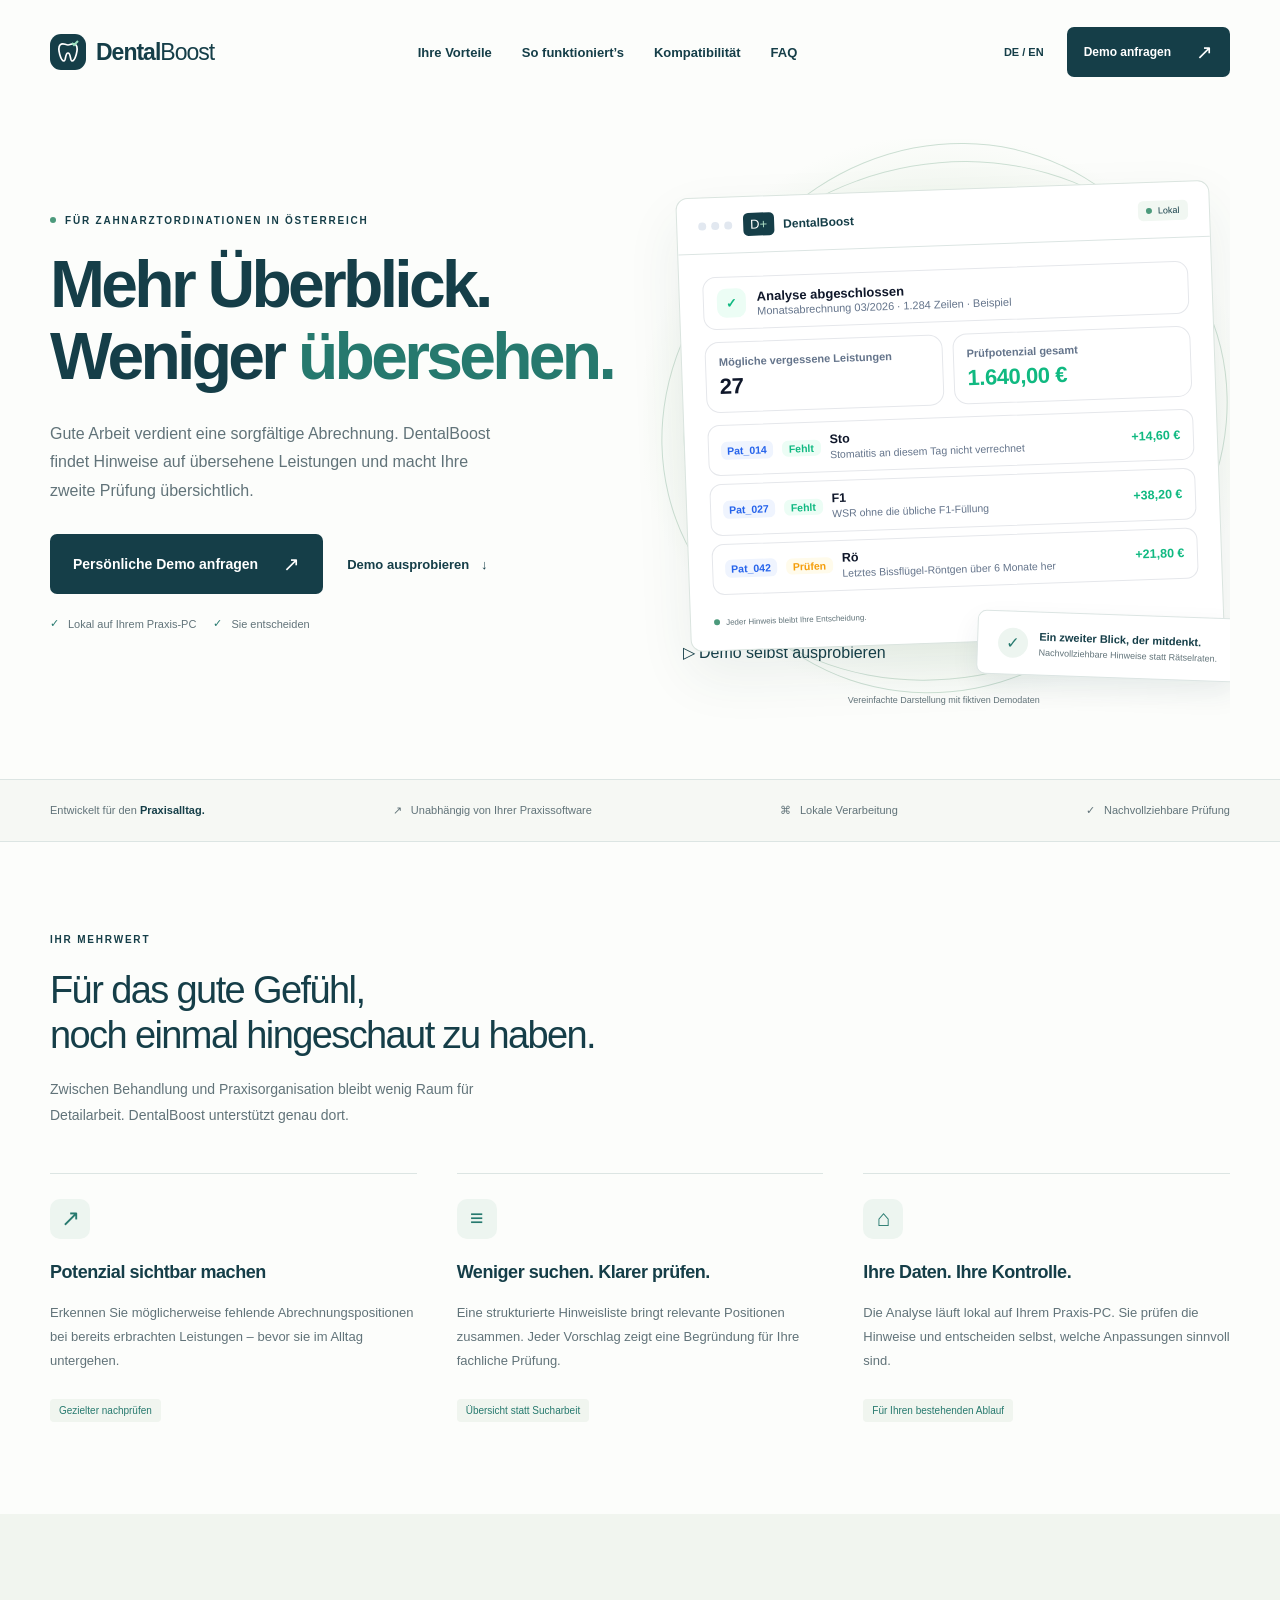
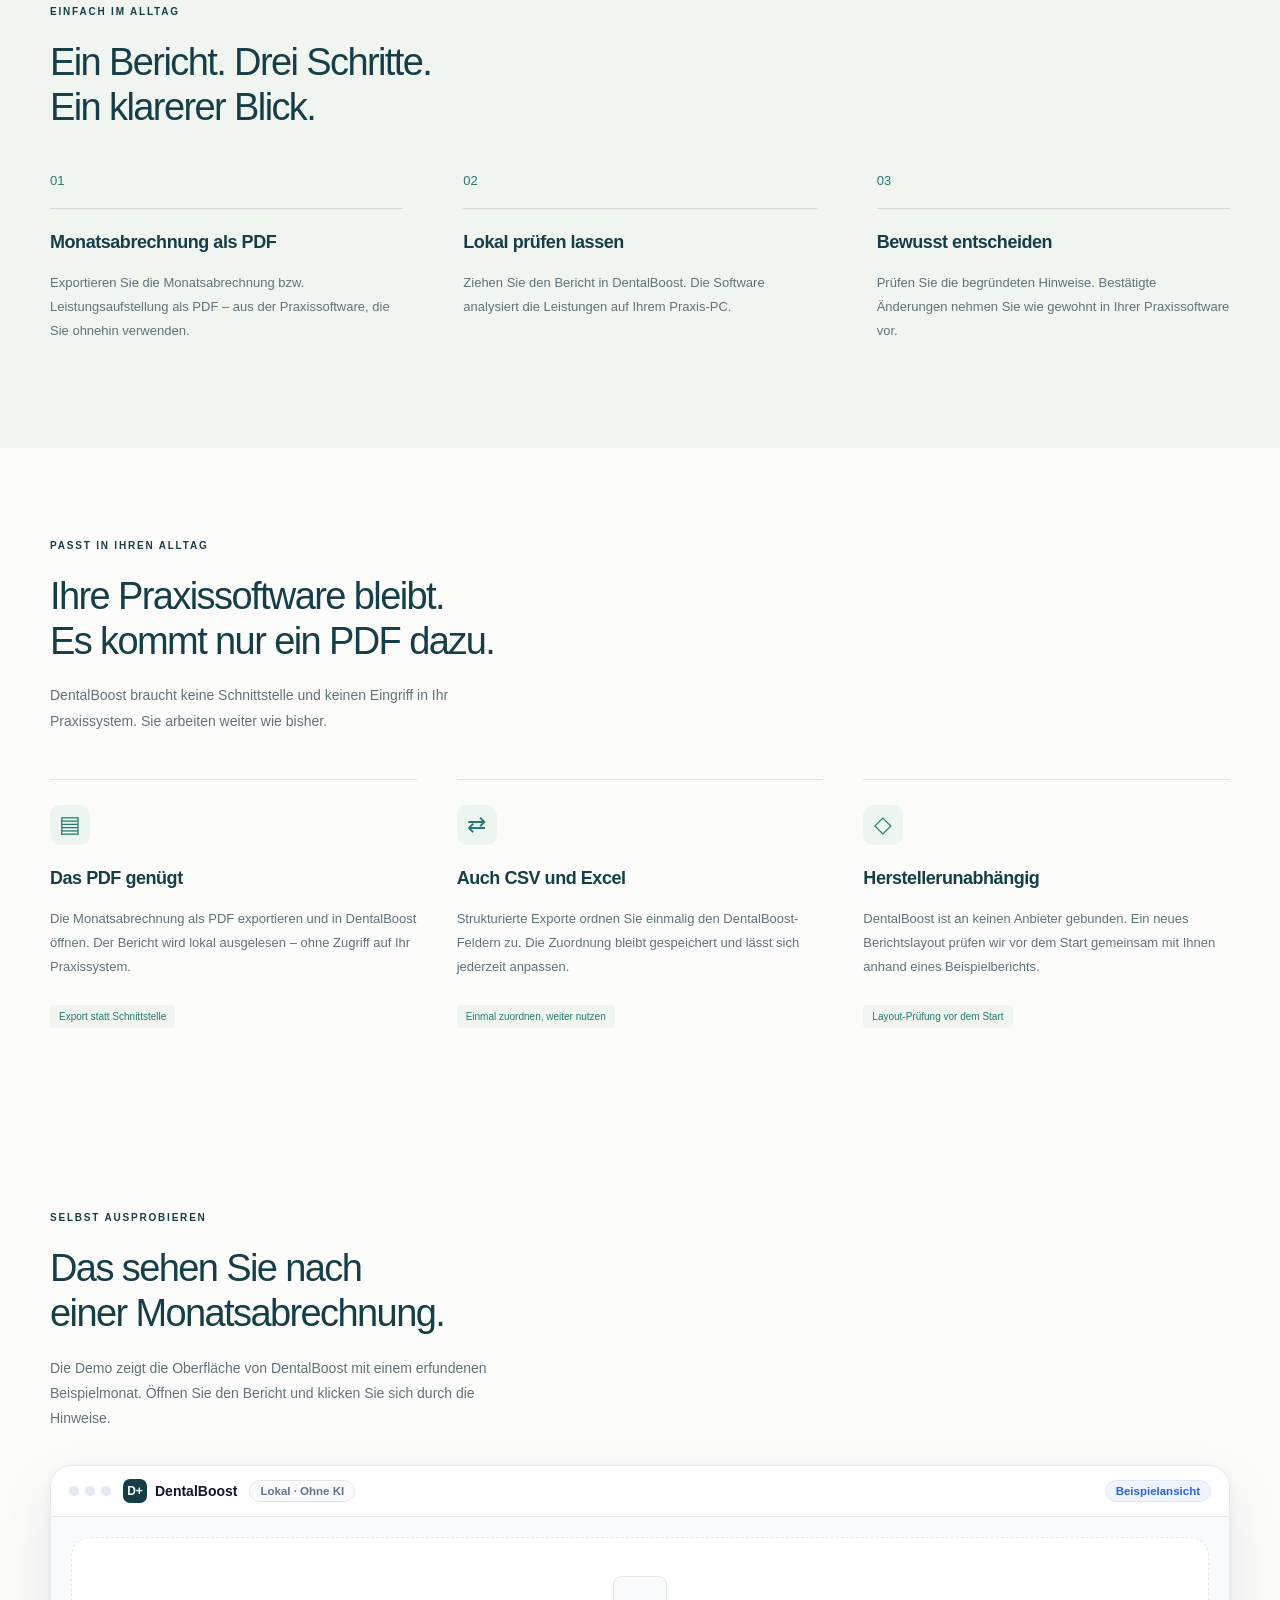
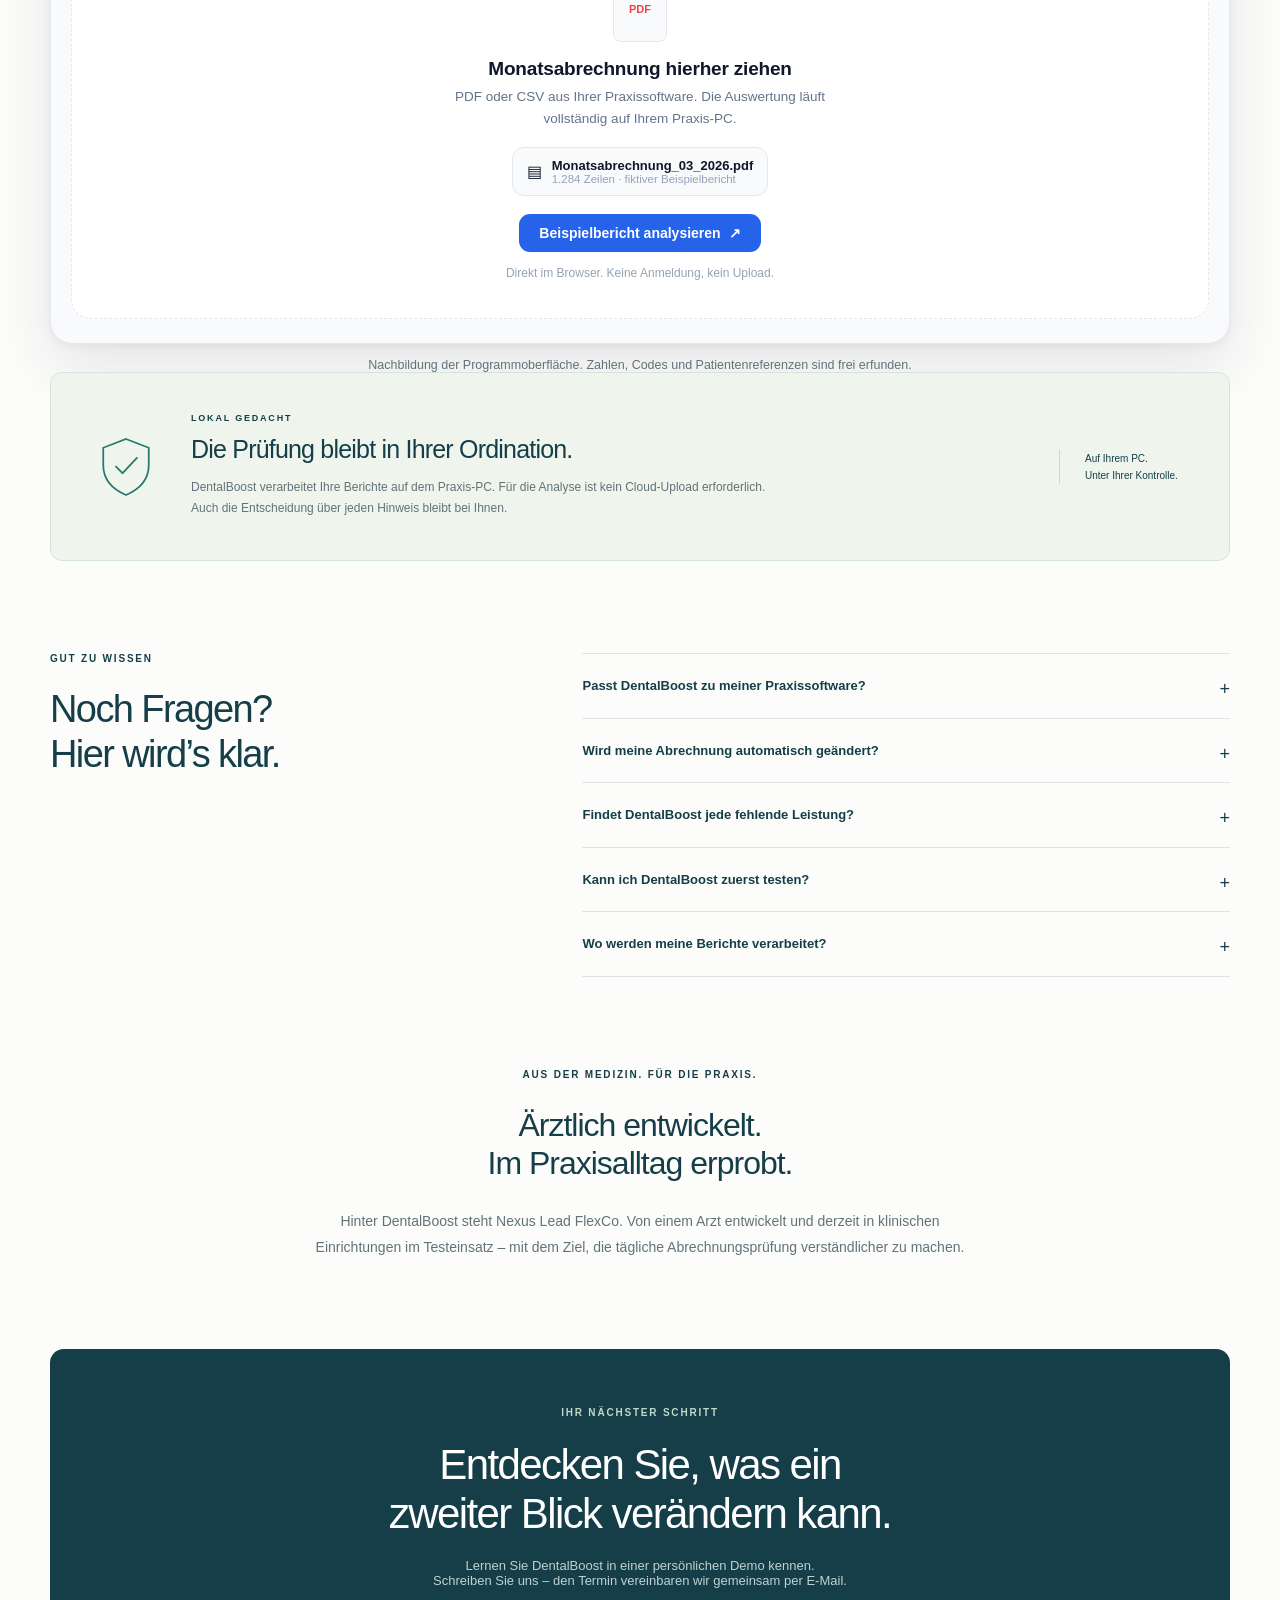
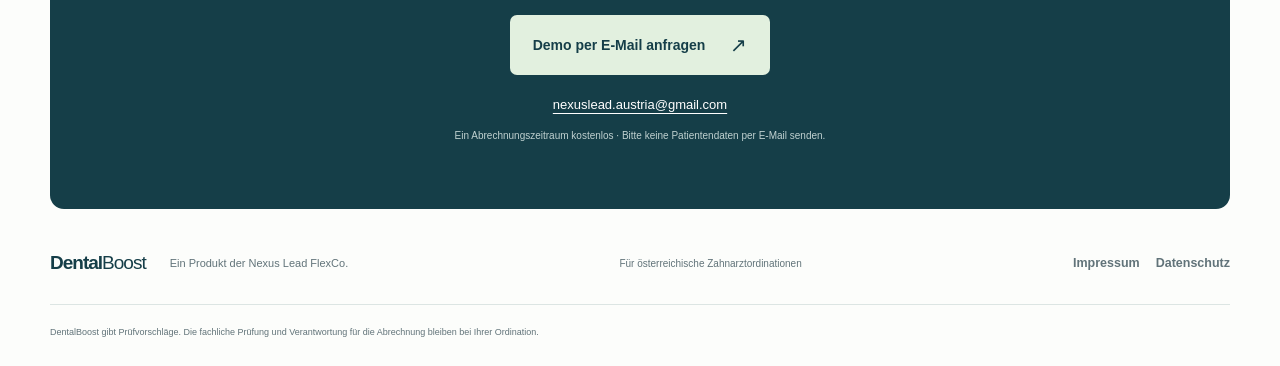
==== index.html @ be567d79 "DentalBoost website: one-pager, app-style demo, legal pages Co-Authored-By: Claude Opus 5 <noreply@a" ====
<!doctype html>
<html lang="de-AT">
<head>
  <meta charset="utf-8">
  <meta name="viewport" content="width=device-width, initial-scale=1">
  <meta name="description" content="DentalBoost unterstützt österreichische Zahnarztordinationen bei der Abrechnungsprüfung: mögliche fehlende Positionen erkennen, Hinweise verstehen und lokal prüfen.">
  <meta name="theme-color" content="#123e48">
  <title>DentalBoost — Mehr Überblick. Weniger übersehen.</title>
  <link rel="icon" href="favicon.svg" type="image/svg+xml">
  <link rel="stylesheet" href="styles.css">
  <link rel="stylesheet" href="languages.css">
  <link rel="stylesheet" href="demo.css">
  <script src="script.js" defer></script>
  <script src="demo.js" defer></script>
</head>
<body>
  <a class="skip-link" href="#main">Zum Inhalt</a>
  <header class="header wrap">
    <a class="brand" href="#" aria-label="DentalBoost Startseite"><svg viewBox="0 0 36 36" aria-hidden="true"><rect width="36" height="36" rx="11" fill="currentColor"/><path d="M10 11c3-3 5 0 8 0s5-3 8 0c3 4-1 16-4 16-2 0-1-8-4-8s-2 8-4 8c-3 0-7-12-4-16Z" fill="none" stroke="white" stroke-width="1.7"/><path d="m22 9 2 2 4-4" fill="none" stroke="#9be0c0" stroke-width="2"/></svg>Dental<span>Boost</span></a>
    <nav aria-label="Hauptnavigation"><a href="#vorteile">Ihre Vorteile</a><a href="#ablauf">So funktioniert’s</a><a href="#kompatibilitaet">Kompatibilität</a><a href="#fragen">FAQ</a></nav>
    <div class="header-actions"><button class="language-switch" type="button" aria-label="Switch to English">DE / EN</button><a class="button small" href="#kontakt">Demo anfragen <span aria-hidden="true">↗</span></a></div>
  </header>
  <main id="main">
    <section class="hero wrap">
      <div class="hero-copy"><p class="eyebrow"><span class="dot"></span> Für Zahnarztordinationen in Österreich</p>
        <h1>Mehr Überblick.<br>Weniger <span class="accent">übersehen.</span></h1>
        <p class="intro">Gute Arbeit verdient eine sorgfältige Abrechnung. DentalBoost findet Hinweise auf übersehene Leistungen und macht Ihre zweite Prüfung übersichtlich.</p>
        <div class="actions"><a class="button" href="#kontakt">Persönliche Demo anfragen <span aria-hidden="true">↗</span></a><a class="text-link" href="#demo">Demo ausprobieren <span aria-hidden="true">↓</span></a></div>
        <p class="hero-note"><span aria-hidden="true">✓</span> Lokal auf Ihrem Praxis-PC <span aria-hidden="true">✓</span> Sie entscheiden</p>
      </div>
      <div class="hero-visual" aria-label="Illustrative Produktvorschau mit erfundenen Beispielen">
        <div class="orbit orbit-one"></div><div class="orbit orbit-two"></div>
        <div class="app-window">
          <div class="app-top"><span class="win-dots" aria-hidden="true"><i></i><i></i><i></i></span><span class="mini-logo">D<span>+</span></span><strong>DentalBoost</strong><span class="local"><span class="dot"></span> Lokal</span></div>
          <div class="app-body">
          <div class="hero-banner"><span class="tick" aria-hidden="true">✓</span><div><strong>Analyse abgeschlossen</strong><small>Monatsabrechnung 03/2026 · 1.284 Zeilen · Beispiel</small></div></div>
          <div class="metrics"><div><small class="k">Mögliche vergessene Leistungen</small><strong>27</strong></div><div><small class="k">Prüfpotenzial gesamt</small><strong class="money">1.640,00 €</strong></div></div>
          <div class="mock-row"><span class="patnr">Pat_014</span><span class="verb FEHLT">Fehlt</span><span class="mock-check"><b>Sto</b><small>Stomatitis an diesem Tag nicht verrechnet</small></span><span class="amt">+14,60 €</span></div>
          <div class="mock-row"><span class="patnr">Pat_027</span><span class="verb FEHLT">Fehlt</span><span class="mock-check"><b>F1</b><small>WSR ohne die übliche F1-Füllung</small></span><span class="amt">+38,20 €</span></div>
          <div class="mock-row"><span class="patnr">Pat_042</span><span class="verb HINWEIS">Prüfen</span><span class="mock-check"><b>Rö</b><small>Letztes Bissflügel-Röntgen über 6 Monate her</small></span><span class="amt">+21,80 €</span></div>
          <div class="app-bottom"><span class="dot"></span> Jeder Hinweis bleibt Ihre Entscheidung.</div>
        </div></div>
        <div class="floating-note"><span class="note-icon">✓</span><div><strong>Ein zweiter Blick, der mitdenkt.</strong><small>Nachvollziehbare Hinweise statt Rätselraten.</small></div></div>
        <a class="preview-play" href="#demo"><span aria-hidden="true">▷</span> <span>Demo selbst ausprobieren</span></a>
        <p class="visual-caption">Vereinfachte Darstellung mit fiktiven Demodaten</p>
      </div>
    </section>
    <div class="trust-strip"><div class="wrap trust-items"><span>Entwickelt für den <strong>Praxisalltag.</strong></span><span>↗ &nbsp; Unabhängig von Ihrer Praxissoftware</span><span>⌘ &nbsp; Lokale Verarbeitung</span><span>✓ &nbsp; Nachvollziehbare Prüfung</span></div></div>
    <section id="vorteile" class="section wrap"><div class="section-heading"><p class="eyebrow">Ihr Mehrwert</p><h2>Für das gute Gefühl,<br>noch einmal hingeschaut zu haben.</h2><p>Zwischen Behandlung und Praxisorganisation bleibt wenig Raum für Detailarbeit. DentalBoost unterstützt genau dort.</p></div>
      <div class="benefits"><article><span class="feature-icon">↗</span><h3>Potenzial sichtbar machen</h3><p>Erkennen Sie möglicherweise fehlende Abrechnungspositionen bei bereits erbrachten Leistungen – bevor sie im Alltag untergehen.</p><span class="feature-tag">Gezielter nachprüfen</span></article><article><span class="feature-icon">≡</span><h3>Weniger suchen. Klarer prüfen.</h3><p>Eine strukturierte Hinweisliste bringt relevante Positionen zusammen. Jeder Vorschlag zeigt eine Begründung für Ihre fachliche Prüfung.</p><span class="feature-tag">Übersicht statt Sucharbeit</span></article><article><span class="feature-icon">⌂</span><h3>Ihre Daten. Ihre Kontrolle.</h3><p>Die Analyse läuft lokal auf Ihrem Praxis-PC. Sie prüfen die Hinweise und entscheiden selbst, welche Anpassungen sinnvoll sind.</p><span class="feature-tag">Für Ihren bestehenden Ablauf</span></article></div>
    </section>
    <section id="ablauf" class="workflow section"><div class="wrap"><div class="section-heading"><p class="eyebrow">Einfach im Alltag</p><h2>Ein Bericht. Drei Schritte.<br>Ein klarerer Blick.</h2></div><div class="steps"><article><span>01</span><h3>Monatsabrechnung als PDF</h3><p>Exportieren Sie die Monatsabrechnung bzw. Leistungsaufstellung als PDF – aus der Praxissoftware, die Sie ohnehin verwenden.</p></article><article><span>02</span><h3>Lokal prüfen lassen</h3><p>Ziehen Sie den Bericht in DentalBoost. Die Software analysiert die Leistungen auf Ihrem Praxis-PC.</p></article><article><span>03</span><h3>Bewusst entscheiden</h3><p>Prüfen Sie die begründeten Hinweise. Bestätigte Änderungen nehmen Sie wie gewohnt in Ihrer Praxissoftware vor.</p></article></div></div></section>
    <section id="kompatibilitaet" class="section wrap"><div class="section-heading"><p class="eyebrow">Passt in Ihren Alltag</p><h2>Ihre Praxissoftware bleibt.<br>Es kommt nur ein PDF dazu.</h2><p>DentalBoost braucht keine Schnittstelle und keinen Eingriff in Ihr Praxissystem. Sie arbeiten weiter wie bisher.</p></div>
      <div class="benefits"><article><span class="feature-icon">▤</span><h3>Das PDF genügt</h3><p>Die Monatsabrechnung als PDF exportieren und in DentalBoost öffnen. Der Bericht wird lokal ausgelesen – ohne Zugriff auf Ihr Praxissystem.</p><span class="feature-tag">Export statt Schnittstelle</span></article><article><span class="feature-icon">⇄</span><h3>Auch CSV und Excel</h3><p>Strukturierte Exporte ordnen Sie einmalig den DentalBoost-Feldern zu. Die Zuordnung bleibt gespeichert und lässt sich jederzeit anpassen.</p><span class="feature-tag">Einmal zuordnen, weiter nutzen</span></article><article><span class="feature-icon">◇</span><h3>Herstellerunabhängig</h3><p>DentalBoost ist an keinen Anbieter gebunden. Ein neues Berichtslayout prüfen wir vor dem Start gemeinsam mit Ihnen anhand eines Beispielberichts.</p><span class="feature-tag">Layout-Prüfung vor dem Start</span></article></div>
    </section>
    <section id="demo" class="section wrap software-demo" aria-label="Interaktive DentalBoost-Demo">
      <div id="software-demo"><div class="section-heading"><p class="eyebrow">Selbst ausprobieren</p><h2>Ihr erster Prüfbericht.<br>Nur einen Klick entfernt.</h2><p>Starten Sie die interaktive Demo mit fiktiven Beispieldaten.</p></div><noscript><p>Bitte aktivieren Sie JavaScript für die klickbare Demo. Sie können auch eine persönliche Demo per E-Mail anfragen.</p><a class="button" href="#kontakt">Persönliche Demo anfragen</a></noscript></div>
    </section>
    <section class="privacy wrap"><div class="privacy-mark" aria-hidden="true"><svg viewBox="0 0 80 80"><path d="M40 8 66 18v20c0 17-12 28-26 34C26 66 14 55 14 38V18Z"/><path d="m28 39 8 8 17-18"/></svg></div><div><p class="eyebrow">Lokal gedacht</p><h2>Die Prüfung bleibt in Ihrer Ordination.</h2><p>DentalBoost verarbeitet Ihre Berichte auf dem Praxis-PC. Für die Analyse ist kein Cloud-Upload erforderlich. Auch die Entscheidung über jeden Hinweis bleibt bei Ihnen.</p></div><span class="privacy-pill">Auf Ihrem PC.<br>Unter Ihrer Kontrolle.</span></section>
    <section id="fragen" class="section wrap faq-section"><div><p class="eyebrow">Gut zu wissen</p><h2>Noch Fragen?<br>Hier wird’s klar.</h2></div><div class="faq-list"><details><summary>Passt DentalBoost zu meiner Praxissoftware?</summary><p>DentalBoost arbeitet mit dem, was Ihre Praxissoftware ohnehin ausgibt: der Monatsabrechnung als PDF. Strukturierte CSV- oder Excel-Exporte lassen sich über eine einmalige Spaltenzuordnung einlesen. Eine Schnittstelle oder Freigabe des Herstellers ist nicht nötig. Ein uns noch unbekanntes Berichtslayout prüfen wir vor dem Start anhand eines Beispielberichts.</p></details><details><summary>Wird meine Abrechnung automatisch geändert?</summary><p>Nein. DentalBoost zeigt Prüfvorschläge. Sie beurteilen jeden Hinweis fachlich und übernehmen passende Änderungen selbst in Ihre Praxissoftware. Die Verantwortung für die Abrechnung bleibt bei Ihrer Ordination.</p></details><details><summary>Findet DentalBoost jede fehlende Leistung?</summary><p>DentalBoost unterstützt eine zweite Prüfung anhand hinterlegter Regeln und verfügbarer Daten. Die Hinweise sind keine Garantie für Vollständigkeit, Richtigkeit oder Erstattung. Bei unzureichender Historie können zeitabhängige Vorschläge ausbleiben.</p></details><details><summary>Kann ich DentalBoost zuerst testen?</summary><p>Ja. In der Testversion ist ein vollständiger Abrechnungszeitraum freigeschaltet – mit allen Hinweisen und Begründungen. Weitere Zeiträume werden ebenfalls ausgewertet: Sie sehen Anzahl und Prüfpotenzial, die Begründungen werden mit der Jahreslizenz sichtbar.</p></details><details><summary>Wo werden meine Berichte verarbeitet?</summary><p>Die Auswertung und die Analysehistorie liegen lokal auf dem Praxis-PC. Die Website-Demo verwendet ausschließlich fiktive Beispiele und benötigt keinen Leistungsbericht.</p></details></div></section>
    <section class="founder wrap"><p class="eyebrow">Aus der Medizin. Für die Praxis.</p><h2>Ärztlich entwickelt.<br>Im Praxisalltag erprobt.</h2><p>Hinter DentalBoost steht Nexus Lead FlexCo. Von einem Arzt entwickelt und derzeit in klinischen Einrichtungen im Testeinsatz – mit dem Ziel, die tägliche Abrechnungsprüfung verständlicher zu machen.</p></section>
    <section id="kontakt" class="closing wrap"><p class="eyebrow">Ihr nächster Schritt</p><h2>Entdecken Sie, was ein<br>zweiter Blick verändern kann.</h2><p>Lernen Sie DentalBoost in einer persönlichen Demo kennen.<br>Schreiben Sie uns – den Termin vereinbaren wir gemeinsam per E-Mail.</p><a class="button light" id="contact-cta" href="mailto:nexuslead.austria@gmail.com?subject=DentalBoost%20Demo-Anfrage&amp;body=Guten%20Tag%2C%0A%0Aich%20interessiere%20mich%20f%C3%BCr%20eine%20DentalBoost-Demo.%0A%0AOrdination%3A%20%0APraxissoftware%3A%20%0AM%C3%B6gliche%20Termine%3A%20%0A%0AFreundliche%20Gr%C3%BC%C3%9Fe">Demo per E-Mail anfragen <span aria-hidden="true">↗</span></a><a class="contact-email" href="mailto:nexuslead.austria@gmail.com">nexuslead.austria@gmail.com</a><p class="closing-note">Ein Abrechnungszeitraum kostenlos · Bitte keine Patientendaten per E-Mail senden.</p></section>
  </main>
  <footer class="wrap footer"><a class="brand" href="#">Dental<span>Boost</span></a><p>Ein Produkt der Nexus Lead FlexCo.</p><span>Für österreichische Zahnarztordinationen</span><nav class="legal-links" aria-label="Rechtliches"><a href="impressum.html">Impressum</a><a href="datenschutz.html">Datenschutz</a></nav><p class="disclaimer">DentalBoost gibt Prüfvorschläge. Die fachliche Prüfung und Verantwortung für die Abrechnung bleiben bei Ihrer Ordination.</p></footer>
</body>
</html>
---- styles.css ----
:root{--ink:#153e48;--teal:#26796e;--muted:#617379;--line:#dce5e3;--pale:#edf5f0;--paper:#fcfdfb}*{box-sizing:border-box}html{scroll-behavior:smooth;scroll-padding-top:30px}body{margin:0;background:var(--paper);color:var(--ink);font-family:Inter,-apple-system,BlinkMacSystemFont,"Segoe UI",sans-serif;-webkit-font-smoothing:antialiased}a{color:inherit;text-decoration:none}button{font:inherit}svg{display:block}button,a,summary{-webkit-tap-highlight-color:transparent}:focus-visible{outline:3px solid #b17b24;outline-offset:5px}.wrap{max-width:1180px;width:calc(100% - 80px);margin-inline:auto}.skip-link{position:absolute;top:-80px;left:20px;padding:15px;background:white;z-index:5}.skip-link:focus{top:12px}.header{height:104px;display:flex;align-items:center;justify-content:space-between;gap:28px}.brand{display:flex;align-items:center;font-size:23px;font-weight:730;letter-spacing:-1px}.brand>span{font-weight:420}.brand svg{height:36px;width:36px;margin-right:10px}.header nav{display:flex;gap:30px;font-size:13px;font-weight:550}.header nav a:hover,.text-link:hover{color:var(--teal)}.button{display:inline-flex;align-items:center;justify-content:center;gap:25px;padding:18px 23px;border-radius:7px;background:var(--ink);color:white;font-size:14px;font-weight:600;transition:background .2s,transform .2s}.button:hover{background:var(--teal);transform:translateY(-2px)}.button.small{padding:13px 17px;font-size:12px}.button span{font-size:20px;font-weight:400}.hero{display:grid;grid-template-columns:1fr 1fr;align-items:center;gap:35px;padding-block:65px 92px;overflow-x:clip}.eyebrow{text-transform:uppercase;font-size:10px;font-weight:700;letter-spacing:1.8px;margin:0 0 23px;display:flex;align-items:center;gap:9px}.dot{display:inline-block;width:6px;height:6px;border-radius:50%;background:#4c9a7c;flex-shrink:0}h1{font-size:clamp(44px,5.2vw,66px);line-height:1.09;letter-spacing:-3.7px;font-weight:550;margin:0 0 27px}.accent{color:var(--teal)}.intro{max-width:465px;font-size:16px;line-height:1.8;color:var(--muted);margin-bottom:28px}.actions{display:flex;align-items:center;gap:24px}.text-link{font-size:13px;font-weight:600;white-space:nowrap}.text-link span{margin-left:8px}.hero-note{font-size:11px;color:var(--muted);margin-top:23px;display:flex;gap:9px;align-items:center}.hero-note span{color:var(--teal);margin-left:8px}.hero-note span:first-child{margin-left:0}.hero-visual{position:relative;padding:20px 14px 25px 25px;isolation:isolate}.hero-visual:before{content:"";position:absolute;inset:-30px -15px -15px;background:radial-gradient(ellipse,#d8e9db 0%,#eef5ec 50%,transparent 72%);z-index:-2}.orbit{position:absolute;border:1px solid #ccdfd3;border-radius:50%;z-index:-1}.orbit-one{inset:-4px 0 10px;transform:rotate(-20deg)}.orbit-two{inset:-30px 30px -10px;transform:rotate(25deg)}.app-window{background:white;border:1px solid #dae4df;border-radius:12px;overflow:hidden;box-shadow:0 24px 55px #284f4014;transform:rotate(-2deg)}.app-top{height:56px;display:flex;align-items:center;gap:9px;padding:0 21px;border-bottom:1px solid var(--line);font-size:12px}.mini-logo{background:var(--ink);color:white;padding:4px 7px;border-radius:5px;font-size:13px}.mini-logo span{color:#b2e3c9}.local{margin-left:auto;font-size:9px;background:#f1f7f2;padding:5px 8px;border-radius:5px;display:flex;gap:6px;align-items:center}.app-body{padding:23px}.app-bottom{display:flex;align-items:center;gap:6px;font-size:8px;color:var(--muted);padding-top:15px}.floating-note{position:absolute;bottom:9px;right:-9px;display:flex;align-items:center;gap:11px;background:white;border:1px solid var(--line);border-radius:9px;padding:16px 20px;box-shadow:0 12px 28px #153e4812;transform:rotate(2deg)}.note-icon{background:var(--pale);color:var(--teal);width:30px;height:30px;display:grid;place-items:center;border-radius:50%}.floating-note strong{display:block;font-size:11px}.floating-note small{display:block;font-size:9px;color:var(--muted);margin-top:5px}.visual-caption{position:absolute;bottom:-27px;width:100%;left:0;text-align:center;font-size:9px;color:var(--muted)}.trust-strip{border-block:1px solid var(--line);background:#f6f8f4}.trust-items{display:flex;justify-content:space-between;align-items:center;gap:20px;padding-block:24px;font-size:11px;color:var(--muted)}.trust-items strong{color:var(--ink)}.section{padding-block:92px}.section-heading{max-width:640px}.section h2,.privacy h2{font-size:38px;line-height:1.18;font-weight:500;letter-spacing:-1.6px;margin:0 0 20px}
.section-heading>p:last-child{color:var(--muted);font-size:14px;line-height:1.8;max-width:480px}.benefits{display:grid;grid-template-columns:repeat(3,1fr);gap:40px;margin-top:45px}.benefits article{border-top:1px solid var(--line);padding-top:25px}.feature-icon{width:40px;height:40px;background:var(--pale);border-radius:10px;display:grid;place-items:center;font-size:23px;color:var(--teal);margin-bottom:23px}h3{font-size:18px;font-weight:550;letter-spacing:-.45px}.benefits p,.steps p{font-size:13px;line-height:1.85;color:var(--muted)}.feature-tag{display:inline-block;font-size:10px;color:var(--teal);margin-top:13px;padding:6px 9px;background:#f0f5ef;border-radius:4px}.workflow{background:#f1f5ef}.steps{display:grid;grid-template-columns:repeat(3,1fr);gap:60px;margin-top:43px}.steps article>span{display:block;font-size:13px;font-weight:500;color:var(--teal);border-bottom:1px solid #cfdbd0;padding-bottom:20px}.steps h3{margin-top:23px}.privacy{padding:40px;border:1px solid #d5e4d8;background:#eff5ed;border-radius:12px;display:flex;align-items:center;gap:30px}.privacy .eyebrow{font-size:9px;margin-bottom:12px}.privacy h2{font-size:25px;letter-spacing:-.8px;margin-bottom:12px}.privacy p:last-child{font-size:12px;line-height:1.8;color:var(--muted);max-width:600px;margin-bottom:0}.privacy-mark{width:70px;flex-shrink:0}.privacy-mark svg{fill:none;stroke:var(--teal);stroke-width:2}.privacy-pill{margin-left:auto;font-size:10px;line-height:1.7;min-width:130px;border-left:1px solid #cadbce;padding-left:25px}.faq-section{display:grid;grid-template-columns:1fr 1.4fr;gap:70px}.faq-list details{border-bottom:1px solid var(--line)}.faq-list details:first-child{border-top:1px solid var(--line)}summary{cursor:pointer;list-style:none;font-size:13px;font-weight:550;padding:22px 25px 22px 0;position:relative;line-height:1.5}summary::-webkit-details-marker{display:none}summary:after{content:"+";position:absolute;right:0;font-size:18px;font-weight:400}details[open] summary:after{content:"−"}.faq-list p{font-size:12px;line-height:1.9;color:var(--muted);margin:0 25px 22px 0}.closing{position:relative;overflow:hidden;text-align:center;background:var(--ink);color:white;border-radius:14px;padding:58px 25px}.closing .eyebrow{justify-content:center;color:#c0d8c9}.closing h2{font-size:42px;font-weight:450;line-height:1.16;letter-spacing:-1.6px;margin:0 0 20px}.closing>p:not(.eyebrow){font-size:13px;color:#c0d1d0}.closing .button{margin-top:14px}.button.light{background:#e2f0df;color:var(--ink)}.button.light:hover{background:white}.closing .closing-note{font-size:10px!important;margin-top:18px}.footer{padding-block:37px 25px;display:flex;flex-wrap:wrap;align-items:center;gap:24px}.footer .brand{font-size:19px}.footer>p{font-size:11px;color:var(--muted)}.footer>span{margin-left:auto;font-size:10px;color:var(--muted)}.footer .disclaimer{width:100%;font-size:9px;border-top:1px solid var(--line);padding-top:20px;margin:0;line-height:1.7}
@media(min-width:1400px){.hero{padding-block:90px 115px}.hero-visual{margin-left:15px}}@media(max-width:1000px){.wrap{width:calc(100% - 48px)}.hero{gap:15px}h1{font-size:49px;letter-spacing:-2.8px}.actions{align-items:flex-start;flex-direction:column;gap:18px}.hero-note{font-size:9px}.header nav{gap:18px}.app-body{padding:17px}.floating-note{right:0;padding:12px}.benefits{gap:25px}.privacy-pill{display:none}.trust-items{font-size:10px}}@media(max-width:900px){.wrap{width:calc(100% - 40px)}.header{height:82px;gap:12px}.header nav{display:none}.brand{font-size:21px}.brand svg{width:30px;height:30px}.button.small{font-size:10px;padding:10px 12px;gap:10px}.hero{grid-template-columns:1fr;gap:45px;padding-block:36px 65px}.hero-copy{max-width:540px}h1{font-size:clamp(43px,9vw,62px);letter-spacing:-2.7px}.eyebrow{font-size:9px;letter-spacing:1.4px}.intro{font-size:15px}.actions{flex-direction:row;align-items:center;gap:20px}.actions .button{font-size:12px;padding:16px;gap:12px}.text-link{font-size:11px}.hero-note{font-size:10px}.hero-visual{max-width:490px;width:100%;margin:auto;padding-inline:14px}.app-body{padding:23px}.floating-note{right:0}.trust-items{display:grid;grid-template-columns:1fr 1fr;gap:18px;padding-block:23px;font-size:10px}.section{padding-block:60px}.section h2{font-size:32px;letter-spacing:-1.3px}.benefits{grid-template-columns:1fr;gap:30px;margin-top:32px}.benefits article{position:relative;padding-left:57px}.feature-icon{position:absolute;left:0;top:25px;width:36px;height:36px}.benefits h3{margin-top:0}.feature-tag{margin-top:5px}.steps{grid-template-columns:1fr;gap:23px;margin-top:30px}.steps article{position:relative;padding-left:53px}.steps article>span{position:absolute;left:0;top:4px;border:none}.steps h3{margin-top:0}.privacy{padding:28px 23px;gap:15px;align-items:flex-start}.privacy-mark{width:40px;margin-top:25px}.privacy h2{font-size:23px}.privacy p:last-child{font-size:11px}.faq-section{grid-template-columns:1fr;gap:18px}.closing{padding:43px 20px}.closing h2{font-size:32px;letter-spacing:-1px}.closing>p{line-height:1.8}.footer{gap:12px}.footer>span{margin-left:0;width:100%}.footer>p:not(.disclaimer){margin-left:auto;font-size:9px}.footer .disclaimer{margin-top:7px}}@media(max-width:370px){.actions{align-items:flex-start;flex-direction:column}.hero-note{flex-wrap:wrap}.trust-items{font-size:9px}.header .button{font-size:9px}.brand{font-size:18px}}@media(prefers-reduced-motion:reduce){html{scroll-behavior:auto}*,*:before,*:after{transition:none!important}}

.app-window .win-dots{display:flex;gap:5px;margin-right:2px}
.app-window .win-dots i{width:8px;height:8px;border-radius:50%;background:#e2e8f0}
.hero-banner{display:flex;align-items:center;gap:11px;border:1px solid #e5e7eb;border-radius:13px;
  background:#fff;padding:11px 13px;margin-bottom:12px}
.hero-banner .tick{width:29px;height:29px;flex:none;border-radius:9px;background:#ecfdf5;color:#10b981;
  display:grid;place-items:center;font-weight:800;font-size:13px}
.hero-banner strong{display:block;font-size:13px;color:#0f172a}
.hero-banner small{display:block;font-size:11px;color:#64748b;margin-top:1px}
.metrics{display:grid;grid-template-columns:1fr 1fr;gap:10px;margin-bottom:12px}
.metrics>div{border:1px solid #e5e7eb;border-radius:14px;background:#fff;padding:12px 13px}
.metrics .k{display:block;font-size:11px;color:#64748b;font-weight:600;line-height:1.3}
.metrics strong{display:block;font-size:22px;font-weight:750;letter-spacing:-.02em;color:#0f172a;margin-top:5px}
.metrics strong.money{color:#10b981}
.mock-row{display:grid;grid-template-columns:auto auto 1fr auto;align-items:center;gap:9px;
  border:1px solid #e5e7eb;border-radius:12px;background:#fff;padding:10px 12px;margin-bottom:8px}
.mock-row .patnr{font-size:10.5px;font-weight:700;color:#2563eb;background:#eff4fe;padding:3px 6px;border-radius:6px}
.mock-row .verb{font-size:10.5px;font-weight:650;padding:2px 7px;border-radius:6px}
.mock-row .verb.FEHLT{background:#ecfdf5;color:#10b981}
.mock-row .verb.HINWEIS{background:#fffbeb;color:#f59e0b}
.mock-row .mock-check{min-width:0;display:flex;flex-direction:column;gap:1px}
.mock-row .mock-check b{font-size:12.5px;color:#0f172a}
.mock-row .mock-check small{font-size:10.5px;color:#64748b;line-height:1.35;
  display:-webkit-box;-webkit-line-clamp:1;-webkit-box-orient:vertical;overflow:hidden}
.mock-row .amt{font-size:12.5px;font-weight:750;color:#10b981;white-space:nowrap}
.legal-links{display:flex;gap:16px;margin-left:auto}
.legal-links a{font-size:12.5px;color:var(--muted);text-decoration:none;font-weight:600}
.legal-links a:hover{color:var(--ink);text-decoration:underline}
@media(max-width:700px){.legal-links{margin-left:0;width:100%}}
---- languages.css ----
.header-actions{display:flex;align-items:center;gap:20px}.language-switch{border:0;background:transparent;color:var(--ink);font-size:11px;font-weight:600;white-space:nowrap;cursor:pointer;padding:12px 3px}.language-switch:hover{color:var(--teal)}.contact-email{display:block;font-size:13px;margin-top:22px;text-decoration:underline;text-underline-offset:4px;overflow-wrap:anywhere}.founder{text-align:center;padding:0 30px 75px;max-width:720px}.founder .eyebrow{justify-content:center}.founder h2{font-size:32px;letter-spacing:-1px;font-weight:500;line-height:1.2}.founder>p:last-child{font-size:14px;line-height:1.8;color:var(--muted)}
@media(max-width:1000px){.header-actions{gap:12px}.header nav{gap:13px;font-size:12px}}
@media(max-width:900px){.header-actions{gap:13px}.header-actions>.button{display:none}.language-switch{border:1px solid var(--line);border-radius:5px;padding:10px}html[lang="en"] h1{font-size:clamp(40px,8.6vw,60px)}html[lang="en"] .hero-note{font-size:9px}}

@media(max-width:900px){.hero-visual .orbit{display:none}.actions{flex-wrap:wrap}.hero-copy{min-width:0}}

@media(max-width:900px){.hero{grid-template-columns:minmax(0,1fr)}.hero-visual{min-width:0}}
@media(max-width:370px){.app-body{padding:16px}.metrics{gap:8px}.metrics>div{padding:10px}.metrics strong span{margin-left:5px}.floating-note{padding:10px}.hero-visual{padding-inline:8px}}
---- demo.css ----
/* Die Demo bildet die echte DentalBoost-Oberflaeche nach: gleiche Farben,
   gleiche Spalten, gleiche Karten. Inhalte sind frei erfunden. */
.software-demo{padding-bottom:0}
.app-demo{
  --app-bg:#F8FAFC;--app-card:#FFFFFF;--app-line:#E5E7EB;--app-line-soft:#EEF1F5;
  --app-text:#0F172A;--app-muted:#64748B;--app-muted-soft:#94A3B8;
  --app-primary:#2563EB;--app-primary-soft:#EFF4FE;--app-success:#10B981;
  --app-success-soft:#ECFDF5;--app-warning:#F59E0B;--app-warning-soft:#FFFBEB;
  --app-danger:#EF4444;--app-danger-soft:#FEF2F2;
  background:var(--app-bg);border:1px solid var(--app-line);border-radius:22px;
  box-shadow:0 24px 60px rgba(15,23,42,.10),0 2px 8px rgba(15,23,42,.05);
  overflow:hidden;color:var(--app-text);
  font-variant-numeric:tabular-nums;margin-top:34px
}
.app-demo *{box-sizing:border-box}
.app-chrome{display:flex;align-items:center;gap:12px;padding:13px 18px;
  background:var(--app-card);border-bottom:1px solid var(--app-line)}
.app-chrome .dots{display:flex;gap:6px}
.app-chrome .dots i{width:10px;height:10px;border-radius:50%;background:#E2E8F0}
.app-chrome .name{display:flex;align-items:center;gap:8px;font-weight:700;font-size:14px}
.app-chrome .logo{width:24px;height:24px;border-radius:7px;background:var(--ink);
  color:#fff;display:grid;place-items:center;font-size:12px;font-weight:800}
.app-chrome .chip{font-size:11.5px;color:var(--app-muted);background:var(--app-bg);
  border:1px solid var(--app-line);padding:4px 10px;border-radius:999px;font-weight:600}
.app-chrome .chip.demo{margin-left:auto;color:var(--app-primary);
  background:var(--app-primary-soft);border-color:#DBE7FE}
.app-screen{padding:20px 20px 24px}

/* Startzustand: Ablagebereich wie im Programm */
.app-drop{border:1.5px dashed var(--app-line);border-radius:20px;background:var(--app-card);
  padding:38px 26px;text-align:center}
.app-drop .file-icon{width:54px;height:66px;margin:0 auto 16px;border-radius:8px;
  border:1px solid var(--app-line);background:var(--app-bg);position:relative;
  display:grid;place-items:center;font-size:11px;font-weight:800;color:var(--app-danger)}
.app-drop h3{margin:0 0 6px;font-size:19px;letter-spacing:-.01em}
.app-drop p{margin:0 auto 18px;max-width:430px;font-size:13.5px;color:var(--app-muted);line-height:1.6}
.app-file{display:inline-flex;align-items:center;gap:10px;text-align:left;
  border:1px solid var(--app-line);background:var(--app-bg);border-radius:12px;
  padding:10px 14px;margin-bottom:18px}
.app-file strong{display:block;font-size:13px}
.app-file small{display:block;font-size:11.5px;color:var(--app-muted-soft)}
.app-btn{border:0;border-radius:11px;background:var(--app-primary);color:#fff;
  font:inherit;font-size:14px;font-weight:650;padding:11px 20px;cursor:pointer;
  display:inline-flex;align-items:center;gap:8px}
.app-btn:hover{filter:brightness(1.05)}
.app-btn.ghost{background:var(--app-card);color:var(--app-text);border:1px solid var(--app-line)}
.app-drop .hint{display:block;margin-top:14px;font-size:12px;color:var(--app-muted-soft)}

/* Ergebniszustand */
.app-banner{display:flex;align-items:center;gap:14px;background:var(--app-card);
  border:1px solid var(--app-line);border-radius:16px;padding:14px 18px;margin-bottom:16px}
.app-banner .tick{width:34px;height:34px;border-radius:10px;flex:none;
  background:var(--app-success-soft);color:var(--app-success);display:grid;
  place-items:center;font-weight:800}
.app-banner strong{display:block;font-size:14px}
.app-banner small{display:block;font-size:12.5px;color:var(--app-muted);margin-top:2px}
.app-banner .app-btn{margin-left:auto;padding:9px 16px;font-size:13px}
.app-cards{display:grid;grid-template-columns:repeat(auto-fit,minmax(150px,1fr));
  gap:12px;margin-bottom:18px}
.app-cards .card{background:var(--app-card);border:1px solid var(--app-line);
  border-radius:18px;padding:16px 17px;box-shadow:0 1px 2px rgba(15,23,42,.04)}
.app-cards .card .k{font-size:12px;color:var(--app-muted);font-weight:600;line-height:1.35}
.app-cards .card .v{font-size:25px;font-weight:750;margin-top:7px;letter-spacing:-.02em}
.app-cards .card.money .v{color:var(--app-success)}
.app-cards .card .sub{font-size:11px;color:var(--app-muted-soft);margin-top:3px}
.app-toolbar{display:flex;flex-wrap:wrap;gap:9px;align-items:center;margin-bottom:14px}
.app-toolbar input,.app-toolbar select{font:inherit;font-size:13px;color:var(--app-text);
  background:var(--app-card);border:1px solid var(--app-line);border-radius:11px;
  padding:9px 12px}
.app-toolbar input{flex:1 1 190px;min-width:0}
.app-toolbar .count{margin-left:auto;font-size:12px;color:var(--app-muted-soft);font-weight:500}
.rows-head{display:none;padding:0 16px 8px;color:var(--app-muted-soft);font-size:10px;
  font-weight:700;text-transform:uppercase;letter-spacing:.05em}
.app-rows{display:flex;flex-direction:column;gap:9px}
.srow{width:100%;text-align:left;font:inherit;color:inherit;background:var(--app-card);
  border:1px solid var(--app-line);border-radius:14px;padding:14px 16px;cursor:pointer;
  display:grid;gap:8px 12px;box-shadow:0 1px 2px rgba(15,23,42,.04);
  transition:border-color .15s,box-shadow .15s}
.srow:hover{border-color:#CBD5E1;box-shadow:0 4px 16px rgba(15,23,42,.07)}
.srow.selected{border-color:var(--app-primary);box-shadow:0 0 0 3px rgba(37,99,235,.10)}
.srow.resolved{opacity:.6}
.patnr{font-size:12px;color:var(--app-primary);font-weight:700;background:var(--app-primary-soft);
  padding:3px 7px;border-radius:6px;justify-self:start}
.cell-date{font-size:12.5px;color:var(--app-muted);font-weight:650}
.cell-rule{display:flex;flex-wrap:wrap;align-items:center;gap:6px}
.verb{font-size:11.5px;font-weight:650;padding:2px 8px;border-radius:6px}
.verb.FEHLT{background:var(--app-success-soft);color:var(--app-success)}
.verb.HINWEIS{background:var(--app-warning-soft);color:var(--app-warning)}
.verb.VERBOT{background:var(--app-danger-soft);color:var(--app-danger)}
.pill{font-size:10.5px;padding:3px 7px;border-radius:999px;font-weight:650}
.pill.FACHREGEL{background:var(--app-primary-soft);color:var(--app-primary)}
.pill.HART{background:var(--app-danger-soft);color:var(--app-danger)}
.pill.GELERNT{background:var(--app-warning-soft);color:var(--app-warning)}
.cell-check{display:flex;align-items:flex-start;gap:8px;min-width:0}
.cell-check .code{font-size:13.5px;font-weight:750;flex:none}
.cell-check .reason{font-size:12.5px;color:var(--app-muted);line-height:1.4;
  display:-webkit-box;-webkit-line-clamp:3;-webkit-box-orient:vertical;overflow:hidden}
.cell-codes{display:flex;flex-wrap:wrap;gap:6px;align-items:center;
  font-size:11.5px;color:var(--app-muted)}
.code-chip{border:1px solid var(--app-line);background:var(--app-bg);border-radius:7px;
  padding:3px 7px;font-size:11.5px;font-weight:700;color:var(--app-text)}
.amt{font-size:14px;font-weight:750;color:var(--app-success)}
.amt.zero{color:var(--app-muted-soft)}
.conf{min-width:74px}
.conf b{font-size:12px;font-weight:700;display:block;text-align:right}
.conf .bar{display:block;height:5px;border-radius:999px;background:var(--app-line-soft);
  margin-top:4px;overflow:hidden}
.conf .bar i{display:block;height:5px;border-radius:999px;background:var(--app-success)}
.conf.mid .bar i{background:var(--app-warning)}
.row-actions{display:flex;gap:7px;align-items:center}
.act-btn{width:32px;height:32px;border-radius:9px;border:1px solid var(--app-line);
  background:var(--app-card);cursor:pointer;font-size:14px;display:grid;place-items:center;
  color:var(--app-muted)}
.act-btn.approve:hover{border-color:var(--app-success);color:var(--app-success);background:var(--app-success-soft)}
.act-btn.ignore:hover{border-color:var(--app-danger);color:var(--app-danger);background:var(--app-danger-soft)}
.fb-mark{font-size:11.5px;font-weight:650;color:var(--app-muted)}
.app-empty{background:var(--app-card);border:1px solid var(--app-line);border-radius:14px;
  padding:34px 20px;text-align:center;color:var(--app-muted);font-size:13.5px}
.app-empty .app-btn{margin-top:14px}

/* Begruendungs-Panel (im Programm die Erklaerungs-Schublade) */
.app-drawer{margin-top:16px;background:var(--app-card);border:1px solid var(--app-line);
  border-radius:18px;padding:18px 20px}
.app-drawer .dw-top{display:flex;align-items:center;gap:10px;flex-wrap:wrap;margin-bottom:12px}
.app-drawer h3{margin:0;font-size:17px;letter-spacing:-.01em}
.app-drawer .dw-sub{font-size:12.5px;color:var(--app-muted-soft);width:100%}
.dw-grid{display:grid;gap:12px}
.dw-block{background:var(--app-bg);border:1px solid var(--app-line-soft);border-radius:12px;padding:12px 14px}
.dw-block .dl{font-size:10.5px;font-weight:700;letter-spacing:.05em;text-transform:uppercase;
  color:var(--app-muted-soft);margin-bottom:5px}
.dw-block .dv{font-size:13px;line-height:1.55;color:var(--app-text)}
.dw-decision{display:flex;flex-wrap:wrap;gap:10px;align-items:center;margin-top:14px}
.dw-note{font-size:12px;color:var(--app-muted);margin:10px 0 0;line-height:1.55}
.app-foot{display:flex;flex-wrap:wrap;gap:8px 16px;align-items:center;margin-top:16px;
  padding-top:14px;border-top:1px solid var(--app-line);font-size:11.5px;color:var(--app-muted-soft)}
.demo-caption{margin:14px 0 0;font-size:12.5px;color:var(--muted);text-align:center}
.sr-only{position:absolute;width:1px;height:1px;padding:0;margin:-1px;overflow:hidden;
  clip:rect(0 0 0 0);white-space:nowrap;border:0}

/* Schmale Bildschirme: gestapelt, wie das Programm auf kleinen Fenstern */
.srow{grid-template-columns:auto 1fr auto}
.srow .cell-rule{grid-column:1/-1}
.srow .cell-check{grid-column:1/-1}
.srow .cell-codes{grid-column:1/-1}
.srow .conf{grid-column:1/2;min-width:0}
.srow .amt{grid-column:2/3;justify-self:end}
.srow .row-actions{grid-column:3/4}
@media(min-width:900px){
  .rows-head{display:grid;grid-template-columns:74px 62px 128px minmax(0,1fr) 104px 88px 80px 74px;
    gap:12px;align-items:end}
  .srow{grid-template-columns:74px 62px 128px minmax(0,1fr) 104px 88px 80px 74px;
    align-items:center;gap:12px}
  .srow .cell-check .reason{-webkit-line-clamp:2}
  .srow .cell-rule,.srow .cell-check,.srow .cell-codes{grid-column:auto}
  .srow .cell-rule{flex-direction:column;align-items:flex-start}
  .srow .conf,.srow .amt,.srow .row-actions{grid-column:auto}
  .srow .amt{justify-self:start}
  .dw-grid{grid-template-columns:1fr 1fr}
  .dw-grid .dw-wide{grid-column:1/-1}
}

/* Telefon: gleiche Optik, kompaktere Abstaende */
@media(max-width:600px){
  .app-demo{border-radius:18px;margin-top:26px}
  .app-screen{padding:14px 14px 18px}
  .app-chrome{gap:9px;padding:11px 14px}
  .app-chrome .chip:not(.demo){display:none}
  .app-chrome .chip.demo{margin-left:auto;font-size:10.5px;padding:3px 9px;white-space:nowrap}
  .app-chrome .name{font-size:13.5px}
  .app-banner{padding:12px 13px;gap:10px;flex-wrap:wrap}
  .app-banner strong{font-size:13.5px}
  .app-banner small{font-size:11.5px}
  .app-banner .app-btn{margin-left:auto;padding:8px 12px;font-size:12px}
  .app-cards{grid-template-columns:1fr 1fr;gap:9px;margin-bottom:14px}
  .app-cards .card{padding:11px 12px;border-radius:14px}
  .app-cards .card .k{font-size:10.5px;line-height:1.3}
  .app-cards .card .v{font-size:19px;margin-top:5px}
  .app-cards .card .sub{font-size:9.5px;margin-top:2px}
  .app-toolbar{gap:8px}
  .app-toolbar input,.app-toolbar select{font-size:12.5px;padding:8px 11px}
  .app-toolbar .count{width:100%;margin-left:0;text-align:right}
  .srow{padding:12px 13px;gap:7px 10px}
  .cell-check .reason{-webkit-line-clamp:3}
  .app-drawer{padding:15px 16px}
  .app-foot{gap:6px 12px;font-size:11px}
  .conf{max-width:120px}
  .conf b{text-align:left}
}
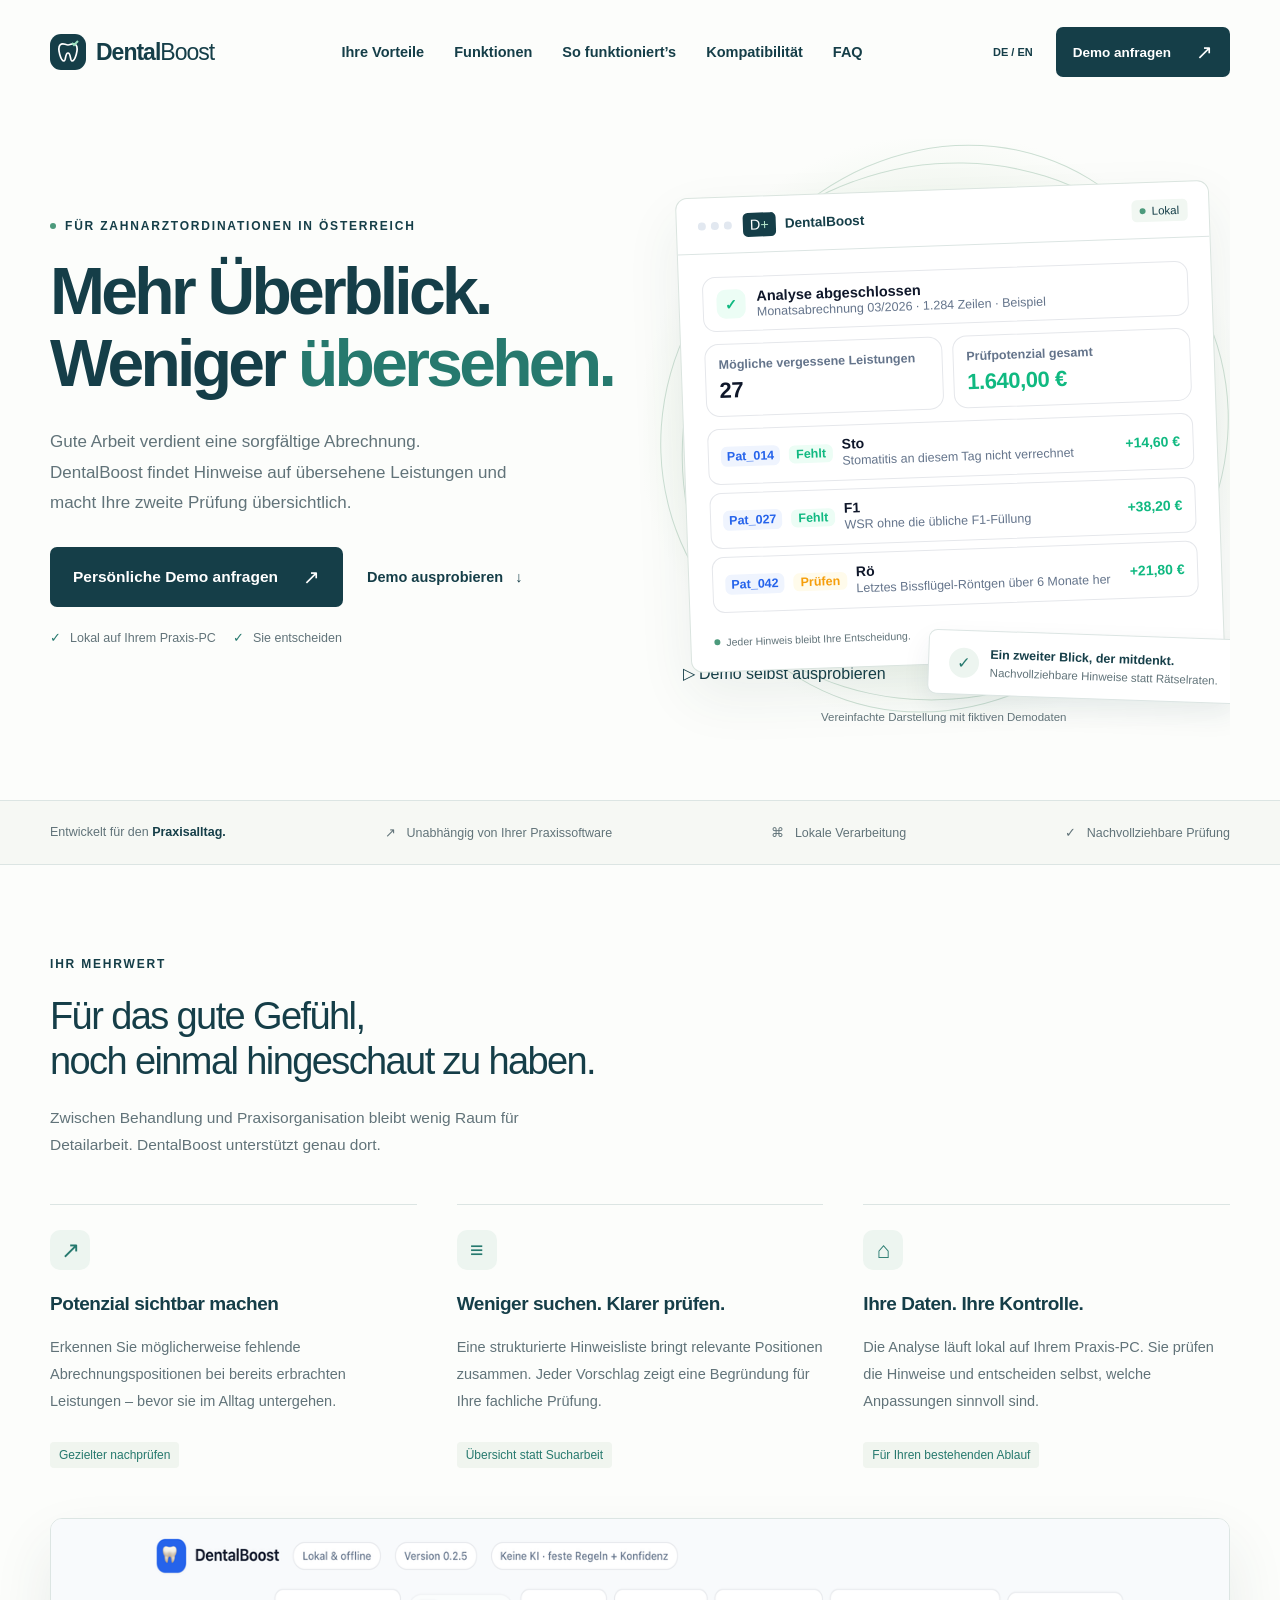
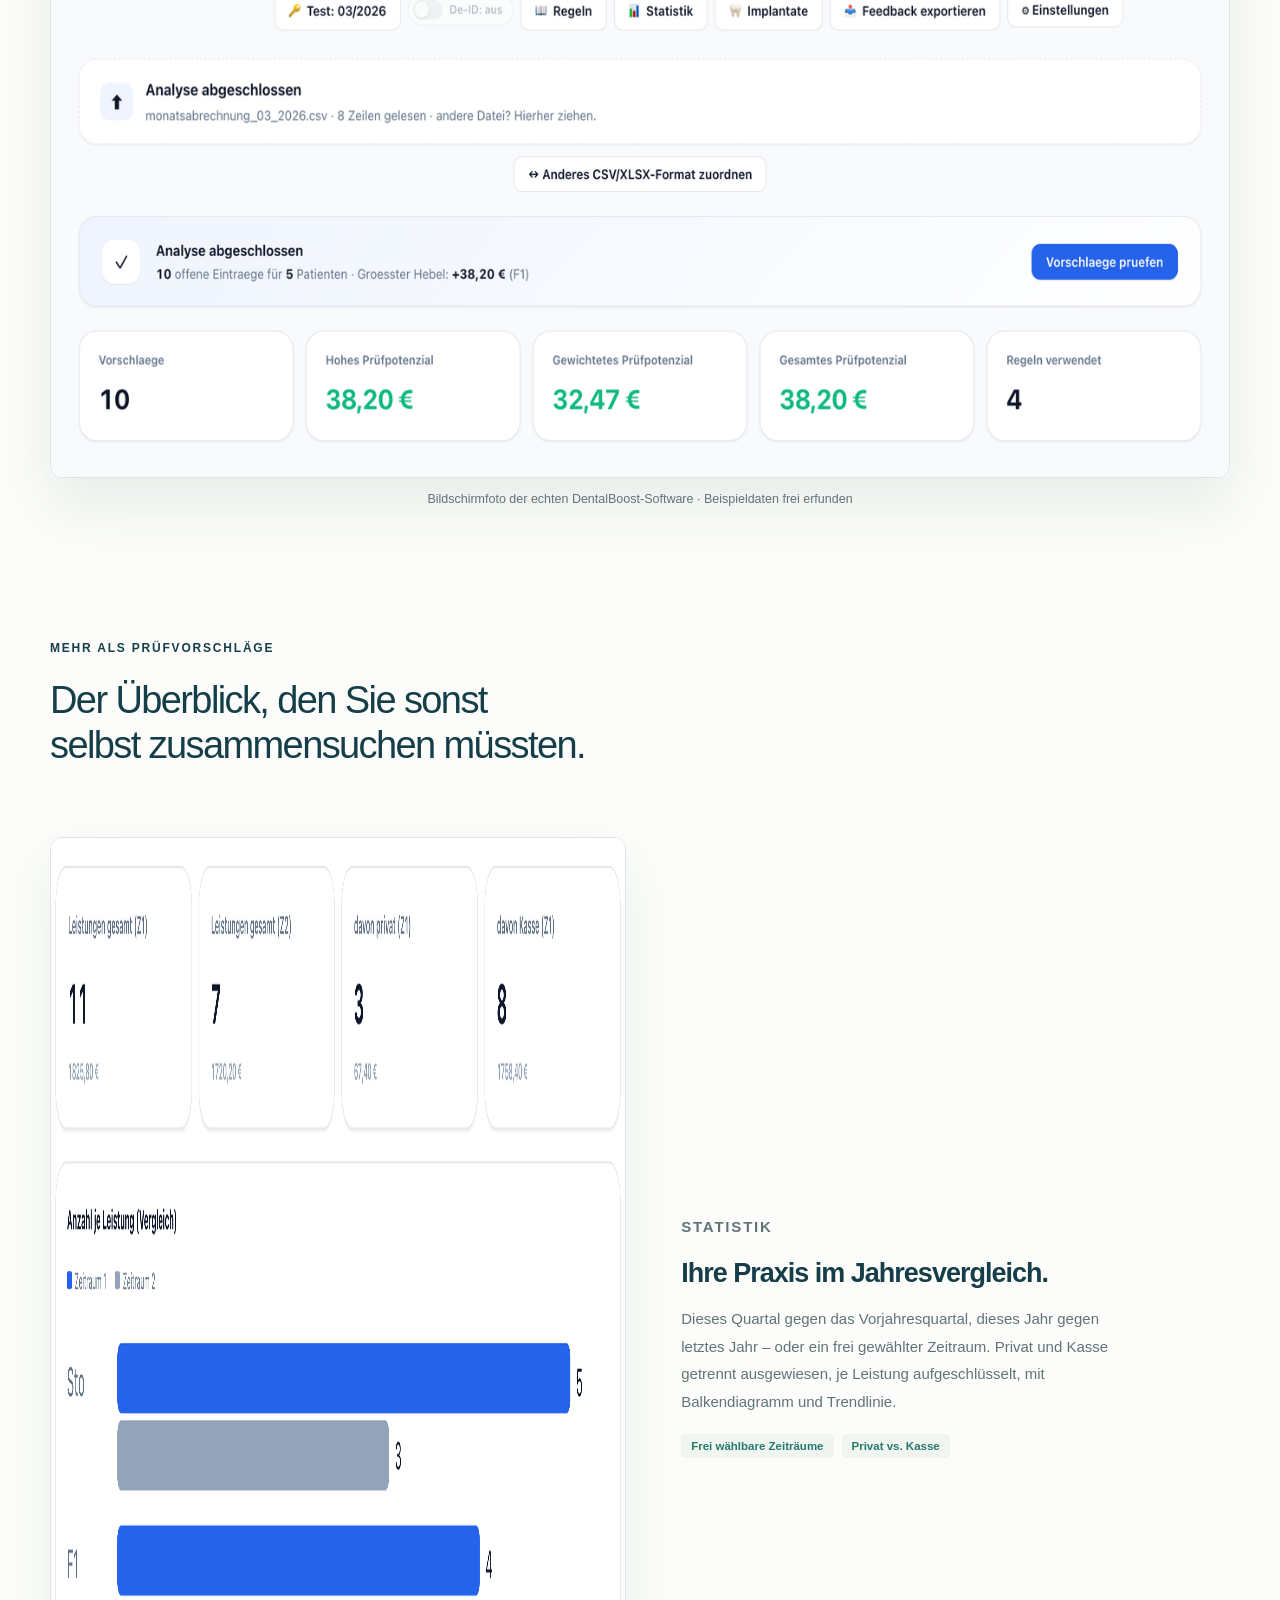
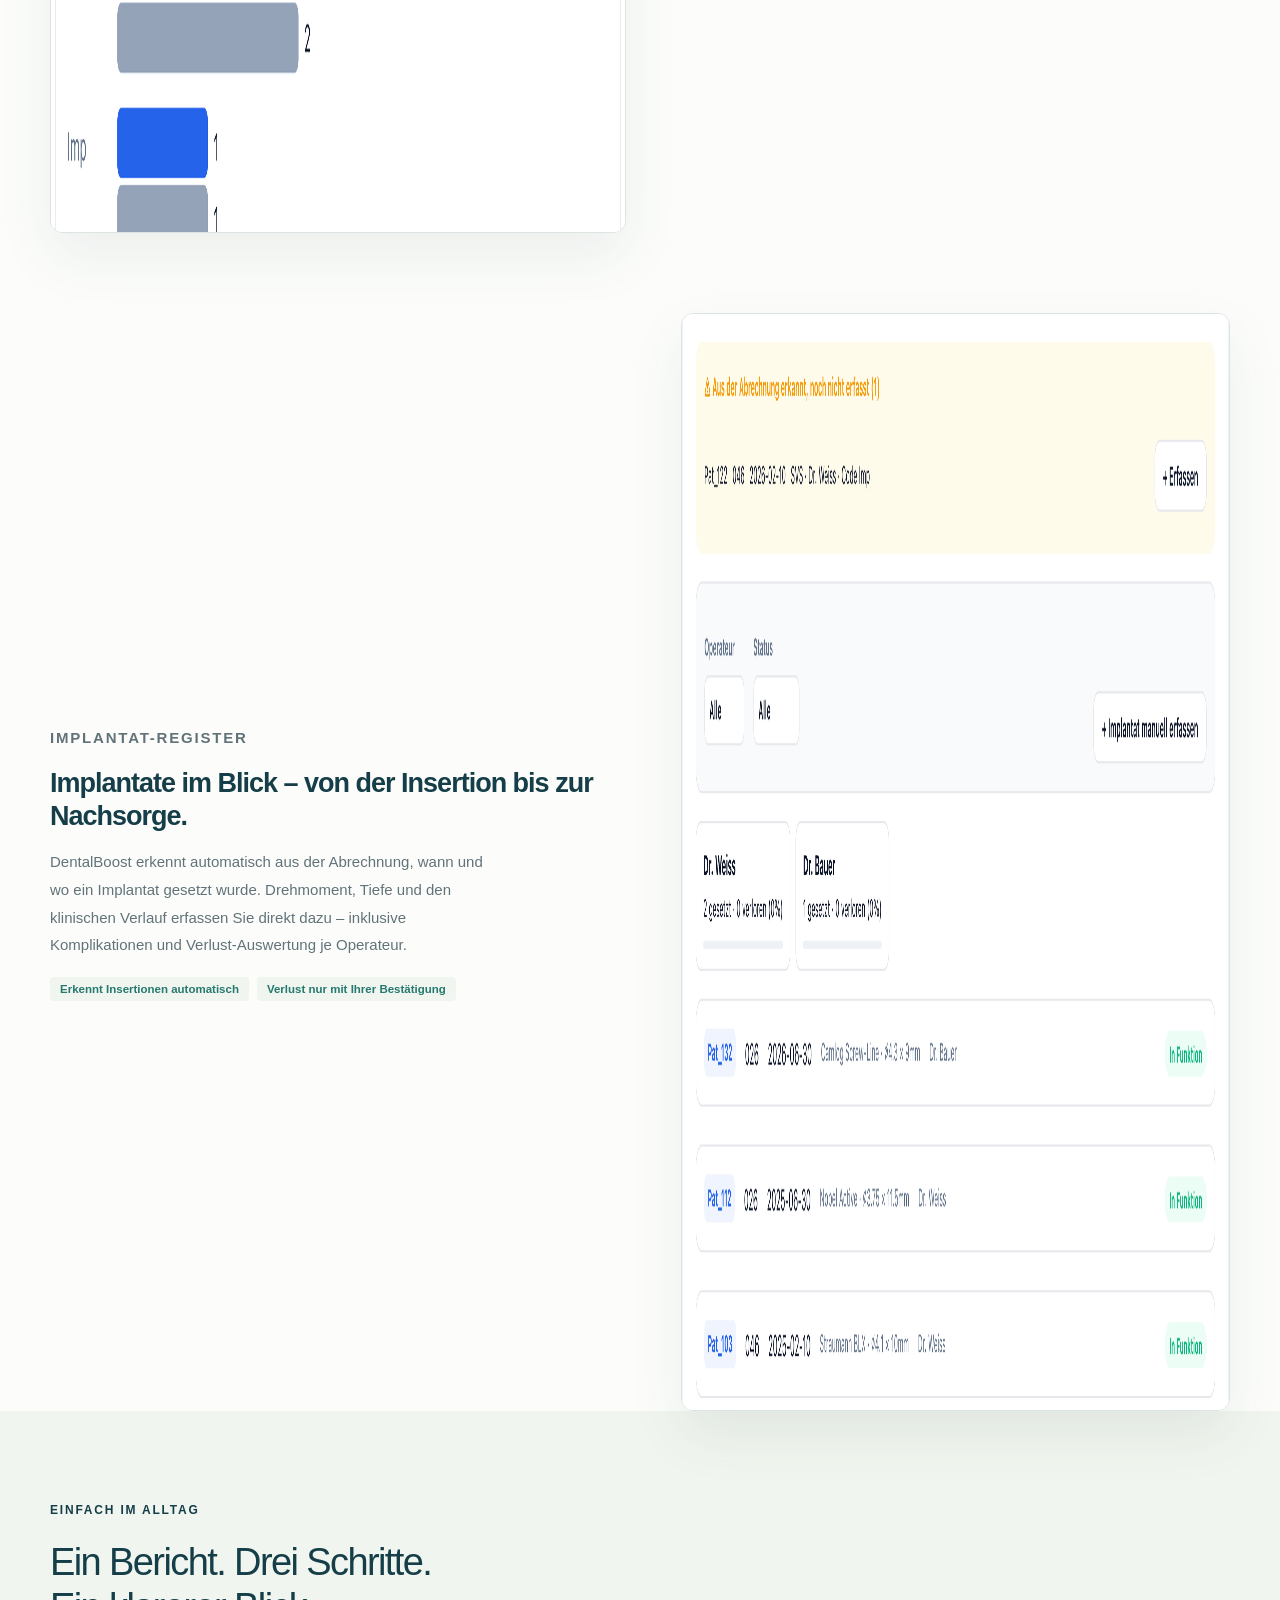
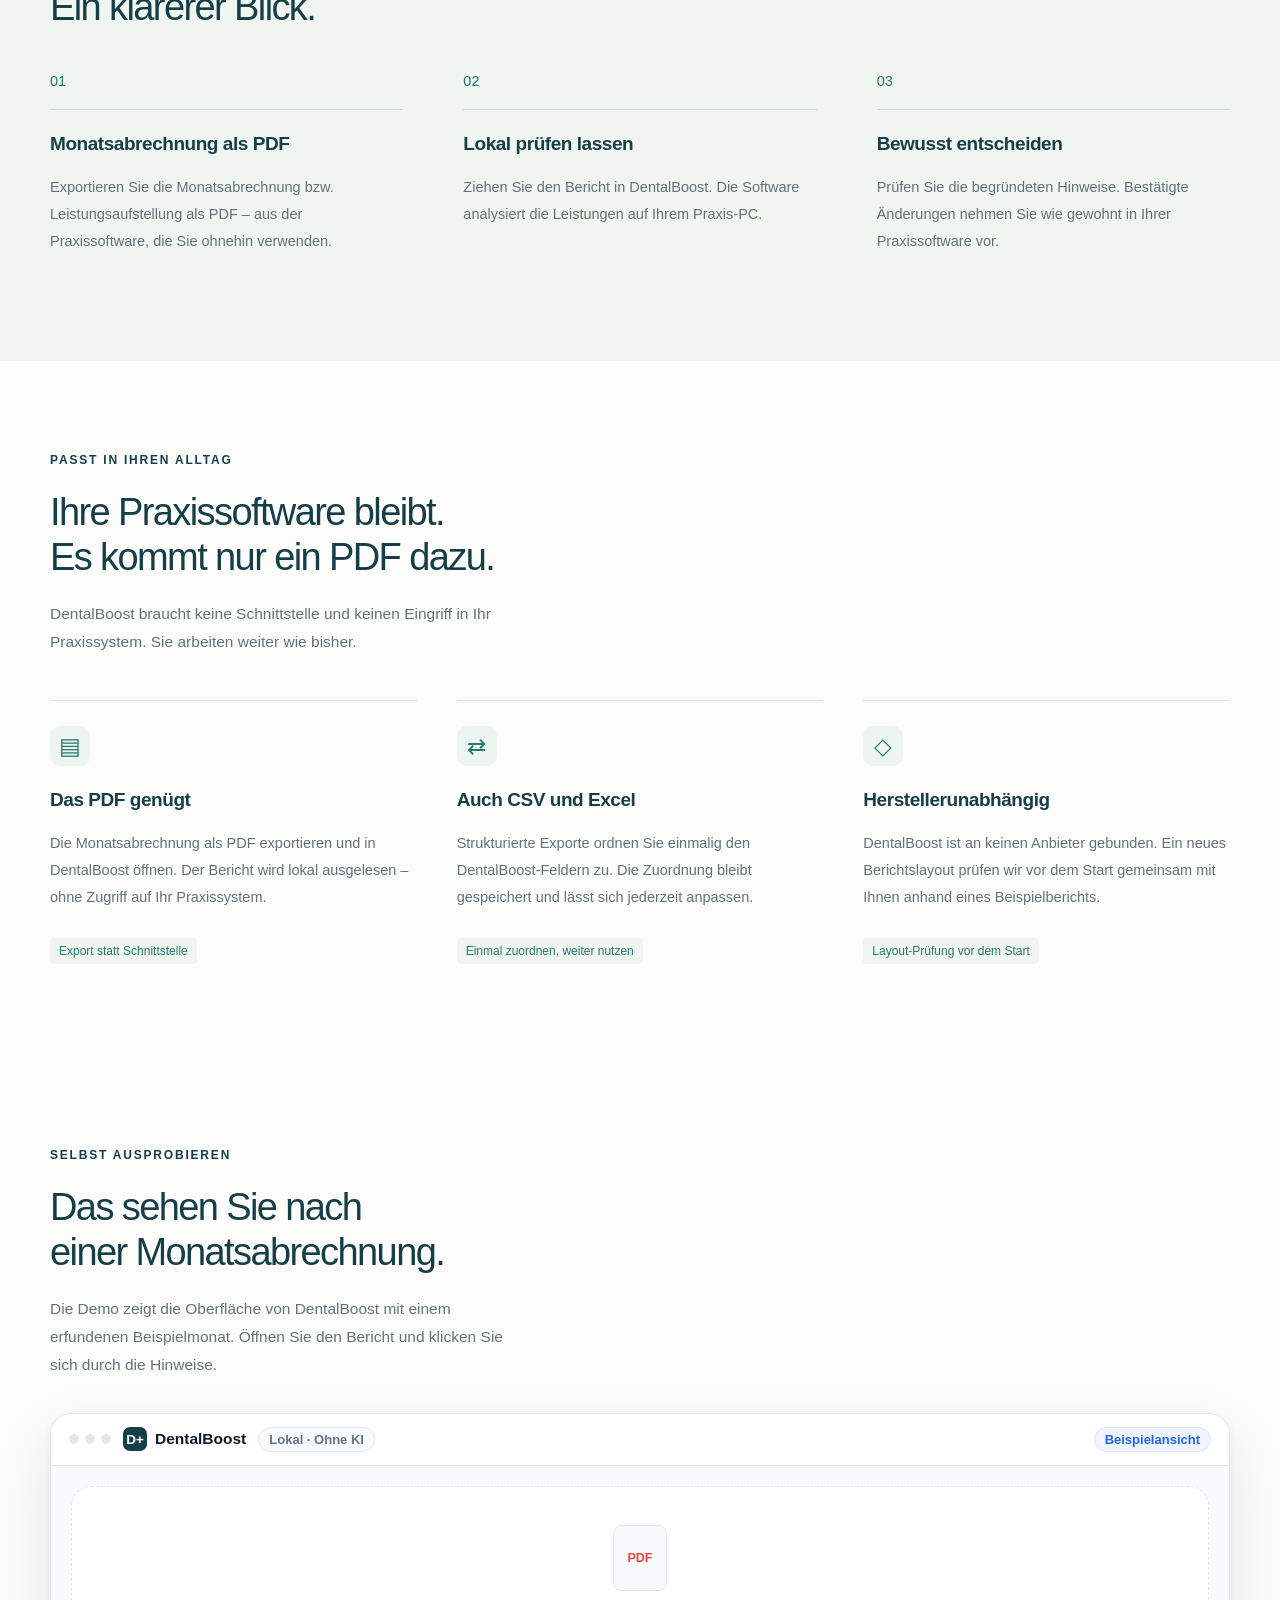
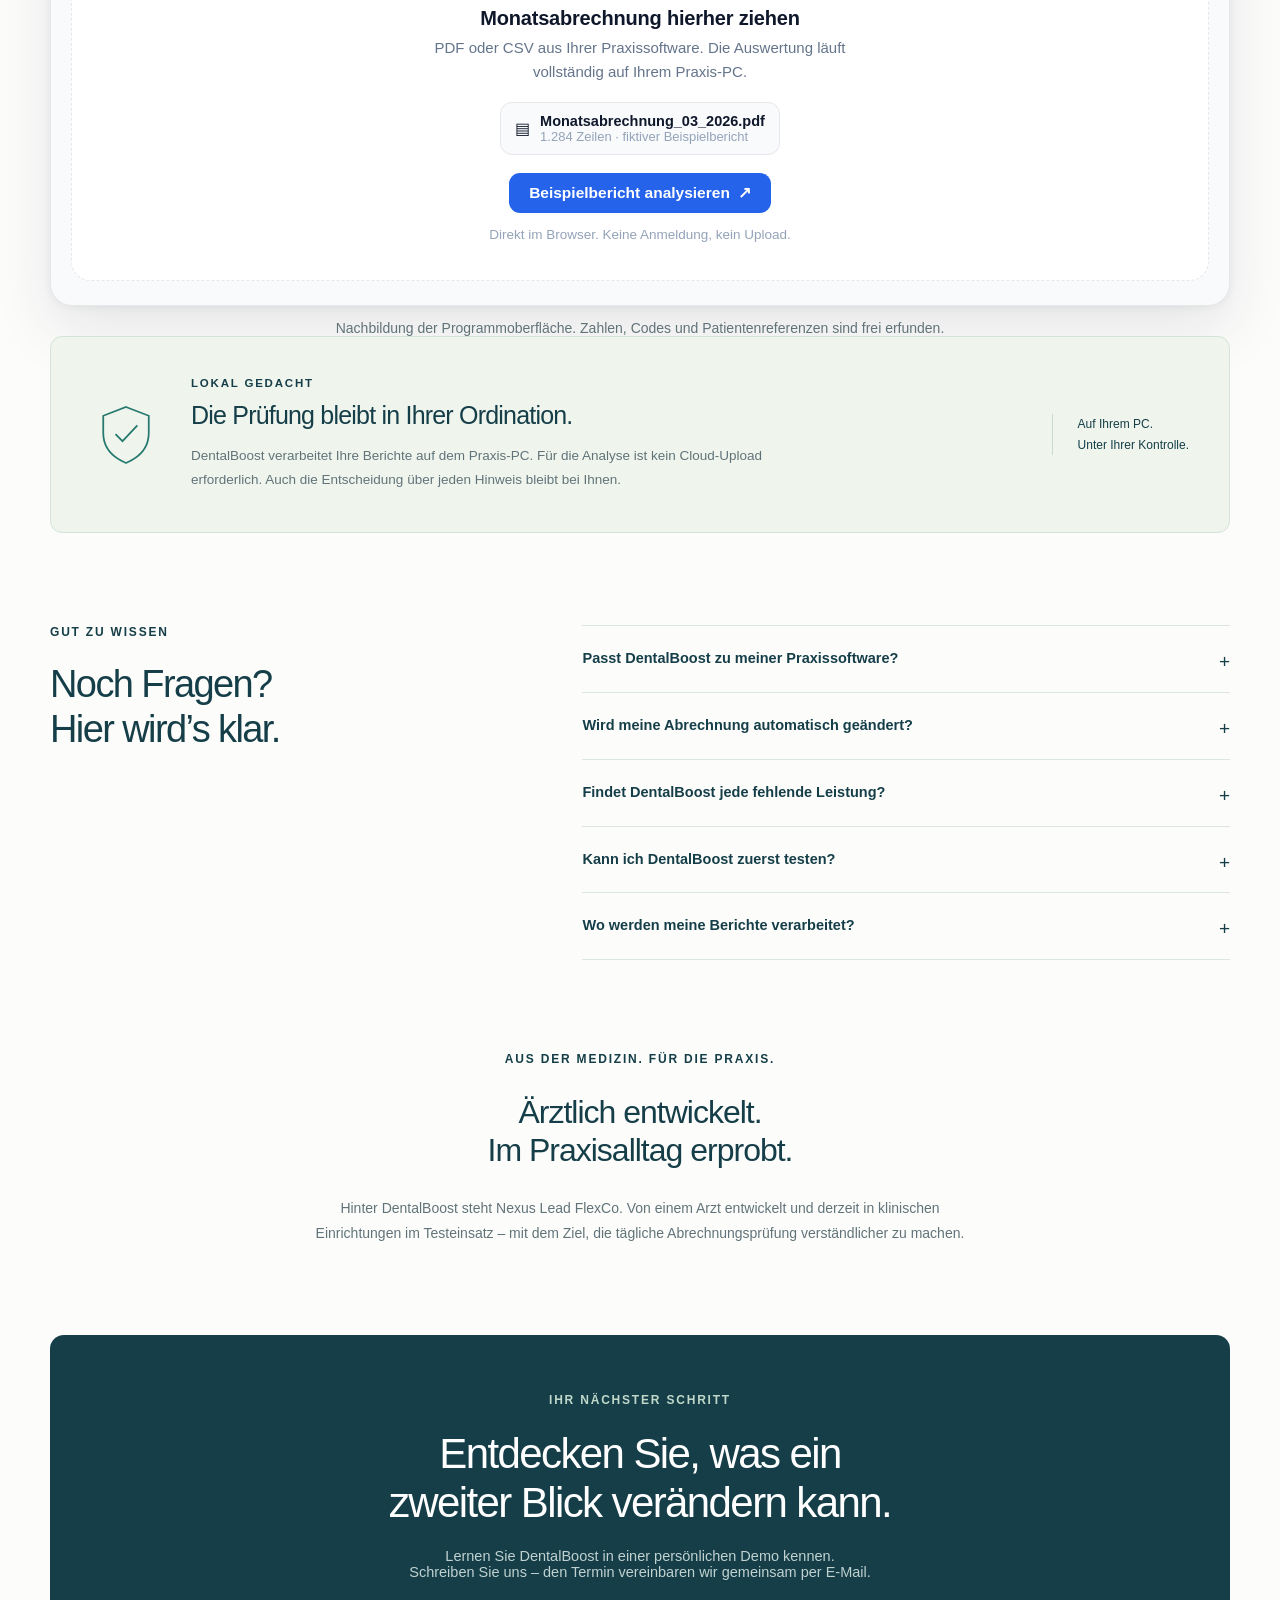
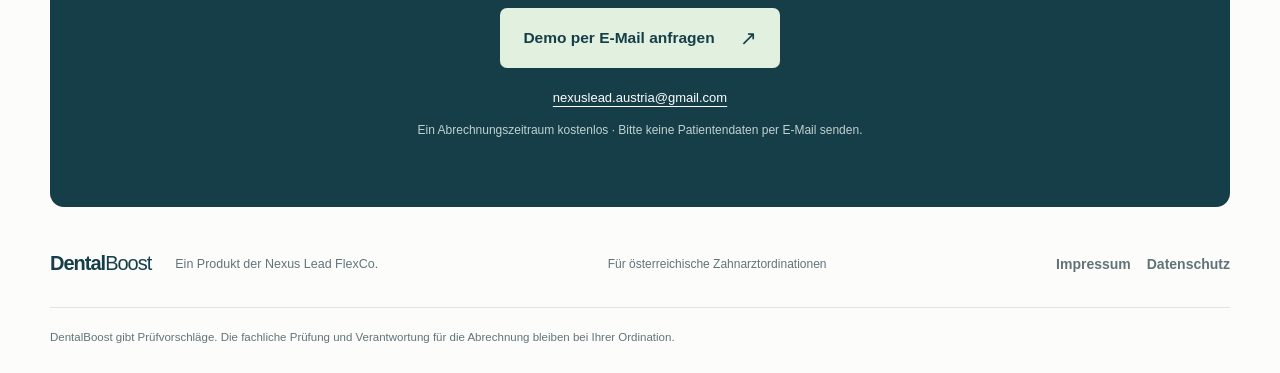
==== commit 87eacaf7: "Add real screenshots for Statistik/Implantate, bump font sizes, verify mobile - New 'Funktionen' sec" ====
--- a/index.html
+++ b/index.html
@@ -3,13 +3,60 @@
 <head>
   <meta charset="utf-8">
   <meta name="viewport" content="width=device-width, initial-scale=1">
-  <meta name="description" content="DentalBoost unterstützt österreichische Zahnarztordinationen bei der Abrechnungsprüfung: mögliche fehlende Positionen erkennen, Hinweise verstehen und lokal prüfen.">
+  <meta name="description" content="DentalBoost ist eine Abrechnungssoftware für Zahnarztpraxen in Österreich: mögliche fehlende Leistungen erkennen, Hinweise verstehen und lokal prüfen – ohne Cloud, ohne KI.">
   <meta name="theme-color" content="#123e48">
   <title>DentalBoost — Mehr Überblick. Weniger übersehen.</title>
+  <link rel="canonical" href="https://nexuslead.net/">
   <link rel="icon" href="favicon.svg" type="image/svg+xml">
   <link rel="stylesheet" href="styles.css">
   <link rel="stylesheet" href="languages.css">
   <link rel="stylesheet" href="demo.css">
+
+  <meta property="og:type" content="website">
+  <meta property="og:site_name" content="DentalBoost">
+  <meta property="og:locale" content="de_AT">
+  <meta property="og:url" content="https://nexuslead.net/">
+  <meta property="og:title" content="DentalBoost — Mehr Überblick. Weniger übersehen.">
+  <meta property="og:description" content="Abrechnungssoftware für Zahnarztpraxen in Österreich: mögliche fehlende Leistungen erkennen und lokal prüfen – ohne Cloud, ohne KI.">
+  <meta property="og:image" content="https://nexuslead.net/og-image.png">
+  <meta property="og:image:width" content="1200">
+  <meta property="og:image:height" content="630">
+  <meta name="twitter:card" content="summary_large_image">
+  <meta name="twitter:title" content="DentalBoost — Mehr Überblick. Weniger übersehen.">
+  <meta name="twitter:description" content="Abrechnungssoftware für Zahnarztpraxen in Österreich: mögliche fehlende Leistungen erkennen und lokal prüfen – ohne Cloud, ohne KI.">
+  <meta name="twitter:image" content="https://nexuslead.net/og-image.png">
+
+  <script type="application/ld+json">
+  {
+    "@context": "https://schema.org",
+    "@graph": [
+      {
+        "@type": "Organization",
+        "name": "Nexus Lead FlexCo",
+        "url": "https://nexuslead.net/",
+        "email": "mailto:nexuslead.austria@gmail.com",
+        "address": {
+          "@type": "PostalAddress",
+          "streetAddress": "Koschatstraße 8",
+          "postalCode": "9020",
+          "addressLocality": "Klagenfurt am Wörthersee",
+          "addressCountry": "AT"
+        }
+      },
+      {
+        "@type": "SoftwareApplication",
+        "name": "DentalBoost",
+        "applicationCategory": "BusinessApplication",
+        "operatingSystem": "Windows",
+        "url": "https://nexuslead.net/",
+        "description": "Lokale Abrechnungsprüfung für Zahnarztpraxen in Österreich: Prüfvorschläge für mögliche fehlende Leistungen anhand fester Regeln, ohne KI und ohne Cloud-Verarbeitung.",
+        "publisher": { "@type": "Organization", "name": "Nexus Lead FlexCo" },
+        "inLanguage": "de-AT"
+      }
+    ]
+  }
+  </script>
+
   <script src="script.js" defer></script>
   <script src="demo.js" defer></script>
 </head>
@@ -17,7 +64,7 @@
   <a class="skip-link" href="#main">Zum Inhalt</a>
   <header class="header wrap">
     <a class="brand" href="#" aria-label="DentalBoost Startseite"><svg viewBox="0 0 36 36" aria-hidden="true"><rect width="36" height="36" rx="11" fill="currentColor"/><path d="M10 11c3-3 5 0 8 0s5-3 8 0c3 4-1 16-4 16-2 0-1-8-4-8s-2 8-4 8c-3 0-7-12-4-16Z" fill="none" stroke="white" stroke-width="1.7"/><path d="m22 9 2 2 4-4" fill="none" stroke="#9be0c0" stroke-width="2"/></svg>Dental<span>Boost</span></a>
-    <nav aria-label="Hauptnavigation"><a href="#vorteile">Ihre Vorteile</a><a href="#ablauf">So funktioniert’s</a><a href="#kompatibilitaet">Kompatibilität</a><a href="#fragen">FAQ</a></nav>
+    <nav aria-label="Hauptnavigation"><a href="#vorteile">Ihre Vorteile</a><a href="#funktionen">Funktionen</a><a href="#ablauf">So funktioniert’s</a><a href="#kompatibilitaet">Kompatibilität</a><a href="#fragen">FAQ</a></nav>
     <div class="header-actions"><button class="language-switch" type="button" aria-label="Switch to English">DE / EN</button><a class="button small" href="#kontakt">Demo anfragen <span aria-hidden="true">↗</span></a></div>
   </header>
   <main id="main">
@@ -48,6 +95,19 @@
     <div class="trust-strip"><div class="wrap trust-items"><span>Entwickelt für den <strong>Praxisalltag.</strong></span><span>↗ &nbsp; Unabhängig von Ihrer Praxissoftware</span><span>⌘ &nbsp; Lokale Verarbeitung</span><span>✓ &nbsp; Nachvollziehbare Prüfung</span></div></div>
     <section id="vorteile" class="section wrap"><div class="section-heading"><p class="eyebrow">Ihr Mehrwert</p><h2>Für das gute Gefühl,<br>noch einmal hingeschaut zu haben.</h2><p>Zwischen Behandlung und Praxisorganisation bleibt wenig Raum für Detailarbeit. DentalBoost unterstützt genau dort.</p></div>
       <div class="benefits"><article><span class="feature-icon">↗</span><h3>Potenzial sichtbar machen</h3><p>Erkennen Sie möglicherweise fehlende Abrechnungspositionen bei bereits erbrachten Leistungen – bevor sie im Alltag untergehen.</p><span class="feature-tag">Gezielter nachprüfen</span></article><article><span class="feature-icon">≡</span><h3>Weniger suchen. Klarer prüfen.</h3><p>Eine strukturierte Hinweisliste bringt relevante Positionen zusammen. Jeder Vorschlag zeigt eine Begründung für Ihre fachliche Prüfung.</p><span class="feature-tag">Übersicht statt Sucharbeit</span></article><article><span class="feature-icon">⌂</span><h3>Ihre Daten. Ihre Kontrolle.</h3><p>Die Analyse läuft lokal auf Ihrem Praxis-PC. Sie prüfen die Hinweise und entscheiden selbst, welche Anpassungen sinnvoll sind.</p><span class="feature-tag">Für Ihren bestehenden Ablauf</span></article></div>
+      <div class="showcase-hero"><img src="screenshot-ergebnis.png" alt="Bildschirmfoto der DentalBoost-Software: Analyseübersicht mit Prüfpotenzial-Kennzahlen" loading="lazy" width="1360" height="560"><p class="showcase-caption">Bildschirmfoto der echten DentalBoost-Software · Beispieldaten frei erfunden</p></div>
+    </section>
+    <section id="funktionen" class="section wrap showcase"><div class="section-heading"><p class="eyebrow">Mehr als Prüfvorschläge</p><h2>Der Überblick, den Sie sonst<br>selbst zusammensuchen müssten.</h2></div>
+      <div class="feature-rows">
+        <div class="feature-row">
+          <div class="feature-media"><img src="screenshot-statistik.png" alt="Bildschirmfoto: Statistik-Ansicht mit Jahresvergleich der Leistungen als Kennzahlen und Balkendiagramm" loading="lazy" width="2084" height="996"></div>
+          <div class="feature-text"><p class="eyebrow">Statistik</p><h3>Ihre Praxis im Jahresvergleich.</h3><p>Dieses Quartal gegen das Vorjahresquartal, dieses Jahr gegen letztes Jahr – oder ein frei gewählter Zeitraum. Privat und Kasse getrennt ausgewiesen, je Leistung aufgeschlüsselt, mit Balkendiagramm und Trendlinie.</p><div class="feature-tags"><span>Frei wählbare Zeiträume</span><span>Privat vs. Kasse</span></div></div>
+        </div>
+        <div class="feature-row reverse">
+          <div class="feature-media"><img src="screenshot-implantate.png" alt="Bildschirmfoto: Implantat-Register mit erkannter Insertion, Operateur-Statistik und Implantatliste" loading="lazy" width="2160" height="1098"></div>
+          <div class="feature-text"><p class="eyebrow">Implantat-Register</p><h3>Implantate im Blick – von der Insertion bis zur Nachsorge.</h3><p>DentalBoost erkennt automatisch aus der Abrechnung, wann und wo ein Implantat gesetzt wurde. Drehmoment, Tiefe und den klinischen Verlauf erfassen Sie direkt dazu – inklusive Komplikationen und Verlust-Auswertung je Operateur.</p><div class="feature-tags"><span>Erkennt Insertionen automatisch</span><span>Verlust nur mit Ihrer Bestätigung</span></div></div>
+        </div>
+      </div>
     </section>
     <section id="ablauf" class="workflow section"><div class="wrap"><div class="section-heading"><p class="eyebrow">Einfach im Alltag</p><h2>Ein Bericht. Drei Schritte.<br>Ein klarerer Blick.</h2></div><div class="steps"><article><span>01</span><h3>Monatsabrechnung als PDF</h3><p>Exportieren Sie die Monatsabrechnung bzw. Leistungsaufstellung als PDF – aus der Praxissoftware, die Sie ohnehin verwenden.</p></article><article><span>02</span><h3>Lokal prüfen lassen</h3><p>Ziehen Sie den Bericht in DentalBoost. Die Software analysiert die Leistungen auf Ihrem Praxis-PC.</p></article><article><span>03</span><h3>Bewusst entscheiden</h3><p>Prüfen Sie die begründeten Hinweise. Bestätigte Änderungen nehmen Sie wie gewohnt in Ihrer Praxissoftware vor.</p></article></div></div></section>
     <section id="kompatibilitaet" class="section wrap"><div class="section-heading"><p class="eyebrow">Passt in Ihren Alltag</p><h2>Ihre Praxissoftware bleibt.<br>Es kommt nur ein PDF dazu.</h2><p>DentalBoost braucht keine Schnittstelle und keinen Eingriff in Ihr Praxissystem. Sie arbeiten weiter wie bisher.</p></div>
--- a/styles.css
+++ b/styles.css
@@ -1,32 +1,55 @@
-:root{--ink:#153e48;--teal:#26796e;--muted:#617379;--line:#dce5e3;--pale:#edf5f0;--paper:#fcfdfb}*{box-sizing:border-box}html{scroll-behavior:smooth;scroll-padding-top:30px}body{margin:0;background:var(--paper);color:var(--ink);font-family:Inter,-apple-system,BlinkMacSystemFont,"Segoe UI",sans-serif;-webkit-font-smoothing:antialiased}a{color:inherit;text-decoration:none}button{font:inherit}svg{display:block}button,a,summary{-webkit-tap-highlight-color:transparent}:focus-visible{outline:3px solid #b17b24;outline-offset:5px}.wrap{max-width:1180px;width:calc(100% - 80px);margin-inline:auto}.skip-link{position:absolute;top:-80px;left:20px;padding:15px;background:white;z-index:5}.skip-link:focus{top:12px}.header{height:104px;display:flex;align-items:center;justify-content:space-between;gap:28px}.brand{display:flex;align-items:center;font-size:23px;font-weight:730;letter-spacing:-1px}.brand>span{font-weight:420}.brand svg{height:36px;width:36px;margin-right:10px}.header nav{display:flex;gap:30px;font-size:13px;font-weight:550}.header nav a:hover,.text-link:hover{color:var(--teal)}.button{display:inline-flex;align-items:center;justify-content:center;gap:25px;padding:18px 23px;border-radius:7px;background:var(--ink);color:white;font-size:14px;font-weight:600;transition:background .2s,transform .2s}.button:hover{background:var(--teal);transform:translateY(-2px)}.button.small{padding:13px 17px;font-size:12px}.button span{font-size:20px;font-weight:400}.hero{display:grid;grid-template-columns:1fr 1fr;align-items:center;gap:35px;padding-block:65px 92px;overflow-x:clip}.eyebrow{text-transform:uppercase;font-size:10px;font-weight:700;letter-spacing:1.8px;margin:0 0 23px;display:flex;align-items:center;gap:9px}.dot{display:inline-block;width:6px;height:6px;border-radius:50%;background:#4c9a7c;flex-shrink:0}h1{font-size:clamp(44px,5.2vw,66px);line-height:1.09;letter-spacing:-3.7px;font-weight:550;margin:0 0 27px}.accent{color:var(--teal)}.intro{max-width:465px;font-size:16px;line-height:1.8;color:var(--muted);margin-bottom:28px}.actions{display:flex;align-items:center;gap:24px}.text-link{font-size:13px;font-weight:600;white-space:nowrap}.text-link span{margin-left:8px}.hero-note{font-size:11px;color:var(--muted);margin-top:23px;display:flex;gap:9px;align-items:center}.hero-note span{color:var(--teal);margin-left:8px}.hero-note span:first-child{margin-left:0}.hero-visual{position:relative;padding:20px 14px 25px 25px;isolation:isolate}.hero-visual:before{content:"";position:absolute;inset:-30px -15px -15px;background:radial-gradient(ellipse,#d8e9db 0%,#eef5ec 50%,transparent 72%);z-index:-2}.orbit{position:absolute;border:1px solid #ccdfd3;border-radius:50%;z-index:-1}.orbit-one{inset:-4px 0 10px;transform:rotate(-20deg)}.orbit-two{inset:-30px 30px -10px;transform:rotate(25deg)}.app-window{background:white;border:1px solid #dae4df;border-radius:12px;overflow:hidden;box-shadow:0 24px 55px #284f4014;transform:rotate(-2deg)}.app-top{height:56px;display:flex;align-items:center;gap:9px;padding:0 21px;border-bottom:1px solid var(--line);font-size:12px}.mini-logo{background:var(--ink);color:white;padding:4px 7px;border-radius:5px;font-size:13px}.mini-logo span{color:#b2e3c9}.local{margin-left:auto;font-size:9px;background:#f1f7f2;padding:5px 8px;border-radius:5px;display:flex;gap:6px;align-items:center}.app-body{padding:23px}.app-bottom{display:flex;align-items:center;gap:6px;font-size:8px;color:var(--muted);padding-top:15px}.floating-note{position:absolute;bottom:9px;right:-9px;display:flex;align-items:center;gap:11px;background:white;border:1px solid var(--line);border-radius:9px;padding:16px 20px;box-shadow:0 12px 28px #153e4812;transform:rotate(2deg)}.note-icon{background:var(--pale);color:var(--teal);width:30px;height:30px;display:grid;place-items:center;border-radius:50%}.floating-note strong{display:block;font-size:11px}.floating-note small{display:block;font-size:9px;color:var(--muted);margin-top:5px}.visual-caption{position:absolute;bottom:-27px;width:100%;left:0;text-align:center;font-size:9px;color:var(--muted)}.trust-strip{border-block:1px solid var(--line);background:#f6f8f4}.trust-items{display:flex;justify-content:space-between;align-items:center;gap:20px;padding-block:24px;font-size:11px;color:var(--muted)}.trust-items strong{color:var(--ink)}.section{padding-block:92px}.section-heading{max-width:640px}.section h2,.privacy h2{font-size:38px;line-height:1.18;font-weight:500;letter-spacing:-1.6px;margin:0 0 20px}
-.section-heading>p:last-child{color:var(--muted);font-size:14px;line-height:1.8;max-width:480px}.benefits{display:grid;grid-template-columns:repeat(3,1fr);gap:40px;margin-top:45px}.benefits article{border-top:1px solid var(--line);padding-top:25px}.feature-icon{width:40px;height:40px;background:var(--pale);border-radius:10px;display:grid;place-items:center;font-size:23px;color:var(--teal);margin-bottom:23px}h3{font-size:18px;font-weight:550;letter-spacing:-.45px}.benefits p,.steps p{font-size:13px;line-height:1.85;color:var(--muted)}.feature-tag{display:inline-block;font-size:10px;color:var(--teal);margin-top:13px;padding:6px 9px;background:#f0f5ef;border-radius:4px}.workflow{background:#f1f5ef}.steps{display:grid;grid-template-columns:repeat(3,1fr);gap:60px;margin-top:43px}.steps article>span{display:block;font-size:13px;font-weight:500;color:var(--teal);border-bottom:1px solid #cfdbd0;padding-bottom:20px}.steps h3{margin-top:23px}.privacy{padding:40px;border:1px solid #d5e4d8;background:#eff5ed;border-radius:12px;display:flex;align-items:center;gap:30px}.privacy .eyebrow{font-size:9px;margin-bottom:12px}.privacy h2{font-size:25px;letter-spacing:-.8px;margin-bottom:12px}.privacy p:last-child{font-size:12px;line-height:1.8;color:var(--muted);max-width:600px;margin-bottom:0}.privacy-mark{width:70px;flex-shrink:0}.privacy-mark svg{fill:none;stroke:var(--teal);stroke-width:2}.privacy-pill{margin-left:auto;font-size:10px;line-height:1.7;min-width:130px;border-left:1px solid #cadbce;padding-left:25px}.faq-section{display:grid;grid-template-columns:1fr 1.4fr;gap:70px}.faq-list details{border-bottom:1px solid var(--line)}.faq-list details:first-child{border-top:1px solid var(--line)}summary{cursor:pointer;list-style:none;font-size:13px;font-weight:550;padding:22px 25px 22px 0;position:relative;line-height:1.5}summary::-webkit-details-marker{display:none}summary:after{content:"+";position:absolute;right:0;font-size:18px;font-weight:400}details[open] summary:after{content:"−"}.faq-list p{font-size:12px;line-height:1.9;color:var(--muted);margin:0 25px 22px 0}.closing{position:relative;overflow:hidden;text-align:center;background:var(--ink);color:white;border-radius:14px;padding:58px 25px}.closing .eyebrow{justify-content:center;color:#c0d8c9}.closing h2{font-size:42px;font-weight:450;line-height:1.16;letter-spacing:-1.6px;margin:0 0 20px}.closing>p:not(.eyebrow){font-size:13px;color:#c0d1d0}.closing .button{margin-top:14px}.button.light{background:#e2f0df;color:var(--ink)}.button.light:hover{background:white}.closing .closing-note{font-size:10px!important;margin-top:18px}.footer{padding-block:37px 25px;display:flex;flex-wrap:wrap;align-items:center;gap:24px}.footer .brand{font-size:19px}.footer>p{font-size:11px;color:var(--muted)}.footer>span{margin-left:auto;font-size:10px;color:var(--muted)}.footer .disclaimer{width:100%;font-size:9px;border-top:1px solid var(--line);padding-top:20px;margin:0;line-height:1.7}
-@media(min-width:1400px){.hero{padding-block:90px 115px}.hero-visual{margin-left:15px}}@media(max-width:1000px){.wrap{width:calc(100% - 48px)}.hero{gap:15px}h1{font-size:49px;letter-spacing:-2.8px}.actions{align-items:flex-start;flex-direction:column;gap:18px}.hero-note{font-size:9px}.header nav{gap:18px}.app-body{padding:17px}.floating-note{right:0;padding:12px}.benefits{gap:25px}.privacy-pill{display:none}.trust-items{font-size:10px}}@media(max-width:900px){.wrap{width:calc(100% - 40px)}.header{height:82px;gap:12px}.header nav{display:none}.brand{font-size:21px}.brand svg{width:30px;height:30px}.button.small{font-size:10px;padding:10px 12px;gap:10px}.hero{grid-template-columns:1fr;gap:45px;padding-block:36px 65px}.hero-copy{max-width:540px}h1{font-size:clamp(43px,9vw,62px);letter-spacing:-2.7px}.eyebrow{font-size:9px;letter-spacing:1.4px}.intro{font-size:15px}.actions{flex-direction:row;align-items:center;gap:20px}.actions .button{font-size:12px;padding:16px;gap:12px}.text-link{font-size:11px}.hero-note{font-size:10px}.hero-visual{max-width:490px;width:100%;margin:auto;padding-inline:14px}.app-body{padding:23px}.floating-note{right:0}.trust-items{display:grid;grid-template-columns:1fr 1fr;gap:18px;padding-block:23px;font-size:10px}.section{padding-block:60px}.section h2{font-size:32px;letter-spacing:-1.3px}.benefits{grid-template-columns:1fr;gap:30px;margin-top:32px}.benefits article{position:relative;padding-left:57px}.feature-icon{position:absolute;left:0;top:25px;width:36px;height:36px}.benefits h3{margin-top:0}.feature-tag{margin-top:5px}.steps{grid-template-columns:1fr;gap:23px;margin-top:30px}.steps article{position:relative;padding-left:53px}.steps article>span{position:absolute;left:0;top:4px;border:none}.steps h3{margin-top:0}.privacy{padding:28px 23px;gap:15px;align-items:flex-start}.privacy-mark{width:40px;margin-top:25px}.privacy h2{font-size:23px}.privacy p:last-child{font-size:11px}.faq-section{grid-template-columns:1fr;gap:18px}.closing{padding:43px 20px}.closing h2{font-size:32px;letter-spacing:-1px}.closing>p{line-height:1.8}.footer{gap:12px}.footer>span{margin-left:0;width:100%}.footer>p:not(.disclaimer){margin-left:auto;font-size:9px}.footer .disclaimer{margin-top:7px}}@media(max-width:370px){.actions{align-items:flex-start;flex-direction:column}.hero-note{flex-wrap:wrap}.trust-items{font-size:9px}.header .button{font-size:9px}.brand{font-size:18px}}@media(prefers-reduced-motion:reduce){html{scroll-behavior:auto}*,*:before,*:after{transition:none!important}}
+:root{--ink:#153e48;--teal:#26796e;--muted:#617379;--line:#dce5e3;--pale:#edf5f0;--paper:#fcfdfb}*{box-sizing:border-box}html{scroll-behavior:smooth;scroll-padding-top:30px}body{margin:0;background:var(--paper);color:var(--ink);font-family:Inter,-apple-system,BlinkMacSystemFont,"Segoe UI",sans-serif;-webkit-font-smoothing:antialiased}a{color:inherit;text-decoration:none}button{font:inherit}svg{display:block}button,a,summary{-webkit-tap-highlight-color:transparent}:focus-visible{outline:3px solid #b17b24;outline-offset:5px}.wrap{max-width:1180px;width:calc(100% - 80px);margin-inline:auto}.skip-link{position:absolute;top:-80px;left:20px;padding:15px;background:white;z-index:5}.skip-link:focus{top:12px}.header{height:104px;display:flex;align-items:center;justify-content:space-between;gap:28px}.brand{display:flex;align-items:center;font-size:23px;font-weight:730;letter-spacing:-1px}.brand>span{font-weight:420}.brand svg{height:36px;width:36px;margin-right:10px}.header nav{display:flex;gap:30px;font-size:14.5px;font-weight:550}.header nav a:hover,.text-link:hover{color:var(--teal)}.button{display:inline-flex;align-items:center;justify-content:center;gap:25px;padding:18px 23px;border-radius:7px;background:var(--ink);color:white;font-size:15.5px;font-weight:600;transition:background .2s,transform .2s}.button:hover{background:var(--teal);transform:translateY(-2px)}.button.small{padding:13px 17px;font-size:13.5px}.button span{font-size:20px;font-weight:400}.hero{display:grid;grid-template-columns:1fr 1fr;align-items:center;gap:35px;padding-block:65px 92px;overflow-x:clip}.eyebrow{text-transform:uppercase;font-size:12px;font-weight:700;letter-spacing:1.8px;margin:0 0 23px;display:flex;align-items:center;gap:9px}.dot{display:inline-block;width:6px;height:6px;border-radius:50%;background:#4c9a7c;flex-shrink:0}h1{font-size:clamp(44px,5.2vw,66px);line-height:1.09;letter-spacing:-3.7px;font-weight:550;margin:0 0 27px}.accent{color:var(--teal)}.intro{max-width:465px;font-size:17px;line-height:1.8;color:var(--muted);margin-bottom:28px}.actions{display:flex;align-items:center;gap:24px}.text-link{font-size:14.5px;font-weight:600;white-space:nowrap}.text-link span{margin-left:8px}.hero-note{font-size:12.5px;color:var(--muted);margin-top:23px;display:flex;gap:9px;align-items:center}.hero-note span{color:var(--teal);margin-left:8px}.hero-note span:first-child{margin-left:0}.hero-visual{position:relative;padding:20px 14px 25px 25px;isolation:isolate}.hero-visual:before{content:"";position:absolute;inset:-30px -15px -15px;background:radial-gradient(ellipse,#d8e9db 0%,#eef5ec 50%,transparent 72%);z-index:-2}.orbit{position:absolute;border:1px solid #ccdfd3;border-radius:50%;z-index:-1}.orbit-one{inset:-4px 0 10px;transform:rotate(-20deg)}.orbit-two{inset:-30px 30px -10px;transform:rotate(25deg)}.app-window{background:white;border:1px solid #dae4df;border-radius:12px;overflow:hidden;box-shadow:0 24px 55px #284f4014;transform:rotate(-2deg)}.app-top{height:56px;display:flex;align-items:center;gap:9px;padding:0 21px;border-bottom:1px solid var(--line);font-size:13.5px}.mini-logo{background:var(--ink);color:white;padding:4px 7px;border-radius:5px;font-size:14.5px}.mini-logo span{color:#b2e3c9}.local{margin-left:auto;font-size:11.5px;background:#f1f7f2;padding:5px 8px;border-radius:5px;display:flex;gap:6px;align-items:center}.app-body{padding:23px}.app-bottom{display:flex;align-items:center;gap:6px;font-size:10.5px;color:var(--muted);padding-top:15px}.floating-note{position:absolute;bottom:9px;right:-9px;display:flex;align-items:center;gap:11px;background:white;border:1px solid var(--line);border-radius:9px;padding:16px 20px;box-shadow:0 12px 28px #153e4812;transform:rotate(2deg)}.note-icon{background:var(--pale);color:var(--teal);width:30px;height:30px;display:grid;place-items:center;border-radius:50%}.floating-note strong{display:block;font-size:12.5px}.floating-note small{display:block;font-size:11.5px;color:var(--muted);margin-top:5px}.visual-caption{position:absolute;bottom:-27px;width:100%;left:0;text-align:center;font-size:11.5px;color:var(--muted)}.trust-strip{border-block:1px solid var(--line);background:#f6f8f4}.trust-items{display:flex;justify-content:space-between;align-items:center;gap:20px;padding-block:24px;font-size:12.5px;color:var(--muted)}.trust-items strong{color:var(--ink)}.section{padding-block:92px}.section-heading{max-width:640px}.section h2,.privacy h2{font-size:38px;line-height:1.18;font-weight:500;letter-spacing:-1.6px;margin:0 0 20px}
+.section-heading>p:last-child{color:var(--muted);font-size:15.5px;line-height:1.8;max-width:480px}.benefits{display:grid;grid-template-columns:repeat(3,1fr);gap:40px;margin-top:45px}.benefits article{border-top:1px solid var(--line);padding-top:25px}.feature-icon{width:40px;height:40px;background:var(--pale);border-radius:10px;display:grid;place-items:center;font-size:23px;color:var(--teal);margin-bottom:23px}h3{font-size:19px;font-weight:550;letter-spacing:-.45px}.benefits p,.steps p{font-size:14.5px;line-height:1.85;color:var(--muted)}.feature-tag{display:inline-block;font-size:12px;color:var(--teal);margin-top:13px;padding:6px 9px;background:#f0f5ef;border-radius:4px}.workflow{background:#f1f5ef}.steps{display:grid;grid-template-columns:repeat(3,1fr);gap:60px;margin-top:43px}.steps article>span{display:block;font-size:14.5px;font-weight:500;color:var(--teal);border-bottom:1px solid #cfdbd0;padding-bottom:20px}.steps h3{margin-top:23px}.privacy{padding:40px;border:1px solid #d5e4d8;background:#eff5ed;border-radius:12px;display:flex;align-items:center;gap:30px}.privacy .eyebrow{font-size:11.5px;margin-bottom:12px}.privacy h2{font-size:25px;letter-spacing:-.8px;margin-bottom:12px}.privacy p:last-child{font-size:13.5px;line-height:1.8;color:var(--muted);max-width:600px;margin-bottom:0}.privacy-mark{width:70px;flex-shrink:0}.privacy-mark svg{fill:none;stroke:var(--teal);stroke-width:2}.privacy-pill{margin-left:auto;font-size:12px;line-height:1.7;min-width:130px;border-left:1px solid #cadbce;padding-left:25px}.faq-section{display:grid;grid-template-columns:1fr 1.4fr;gap:70px}.faq-list details{border-bottom:1px solid var(--line)}.faq-list details:first-child{border-top:1px solid var(--line)}summary{cursor:pointer;list-style:none;font-size:14.5px;font-weight:550;padding:22px 25px 22px 0;position:relative;line-height:1.5}summary::-webkit-details-marker{display:none}summary:after{content:"+";position:absolute;right:0;font-size:19px;font-weight:400}details[open] summary:after{content:"−"}.faq-list p{font-size:13.5px;line-height:1.9;color:var(--muted);margin:0 25px 22px 0}.closing{position:relative;overflow:hidden;text-align:center;background:var(--ink);color:white;border-radius:14px;padding:58px 25px}.closing .eyebrow{justify-content:center;color:#c0d8c9}.closing h2{font-size:42px;font-weight:450;line-height:1.16;letter-spacing:-1.6px;margin:0 0 20px}.closing>p:not(.eyebrow){font-size:14.5px;color:#c0d1d0}.closing .button{margin-top:14px}.button.light{background:#e2f0df;color:var(--ink)}.button.light:hover{background:white}.closing .closing-note{font-size:12px!important;margin-top:18px}.footer{padding-block:37px 25px;display:flex;flex-wrap:wrap;align-items:center;gap:24px}.footer .brand{font-size:20px}.footer>p{font-size:12.5px;color:var(--muted)}.footer>span{margin-left:auto;font-size:12px;color:var(--muted)}.footer .disclaimer{width:100%;font-size:11.5px;border-top:1px solid var(--line);padding-top:20px;margin:0;line-height:1.7}
+@media(min-width:1400px){.hero{padding-block:90px 115px}.hero-visual{margin-left:15px}}@media(max-width:1000px){.wrap{width:calc(100% - 48px)}.hero{gap:15px}h1{font-size:49px;letter-spacing:-2.8px}.actions{align-items:flex-start;flex-direction:column;gap:18px}.hero-note{font-size:11.5px}.header nav{gap:18px}.app-body{padding:17px}.floating-note{right:0;padding:12px}.benefits{gap:25px}.privacy-pill{display:none}.trust-items{font-size:12px}}@media(max-width:900px){.wrap{width:calc(100% - 40px)}.header{height:82px;gap:12px}.header nav{display:none}.brand{font-size:21px}.brand svg{width:30px;height:30px}.button.small{font-size:12px;padding:10px 12px;gap:10px}.hero{grid-template-columns:1fr;gap:45px;padding-block:36px 65px}.hero-copy{max-width:540px}h1{font-size:clamp(43px,9vw,62px);letter-spacing:-2.7px}.eyebrow{font-size:11.5px;letter-spacing:1.4px}.intro{font-size:16px}.actions{flex-direction:row;align-items:center;gap:20px}.actions .button{font-size:13.5px;padding:16px;gap:12px}.text-link{font-size:12.5px}.hero-note{font-size:12px}.hero-visual{max-width:490px;width:100%;margin:auto;padding-inline:14px}.app-body{padding:23px}.floating-note{right:0}.trust-items{display:grid;grid-template-columns:1fr 1fr;gap:18px;padding-block:23px;font-size:12px}.section{padding-block:60px}.section h2{font-size:32px;letter-spacing:-1.3px}.benefits{grid-template-columns:1fr;gap:30px;margin-top:32px}.benefits article{position:relative;padding-left:57px}.feature-icon{position:absolute;left:0;top:25px;width:36px;height:36px}.benefits h3{margin-top:0}.feature-tag{margin-top:5px}.steps{grid-template-columns:1fr;gap:23px;margin-top:30px}.steps article{position:relative;padding-left:53px}.steps article>span{position:absolute;left:0;top:4px;border:none}.steps h3{margin-top:0}.privacy{padding:28px 23px;gap:15px;align-items:flex-start}.privacy-mark{width:40px;margin-top:25px}.privacy h2{font-size:23px}.privacy p:last-child{font-size:12.5px}.faq-section{grid-template-columns:1fr;gap:18px}.closing{padding:43px 20px}.closing h2{font-size:32px;letter-spacing:-1px}.closing>p{line-height:1.8}.footer{gap:12px}.footer>span{margin-left:0;width:100%}.footer>p:not(.disclaimer){margin-left:auto;font-size:11.5px}.footer .disclaimer{margin-top:7px}}@media(max-width:370px){.actions{align-items:flex-start;flex-direction:column}.hero-note{flex-wrap:wrap}.trust-items{font-size:11.5px}.header .button{font-size:11.5px}.brand{font-size:19px}}@media(prefers-reduced-motion:reduce){html{scroll-behavior:auto}*,*:before,*:after{transition:none!important}}
 
 .app-window .win-dots{display:flex;gap:5px;margin-right:2px}
 .app-window .win-dots i{width:8px;height:8px;border-radius:50%;background:#e2e8f0}
 .hero-banner{display:flex;align-items:center;gap:11px;border:1px solid #e5e7eb;border-radius:13px;
   background:#fff;padding:11px 13px;margin-bottom:12px}
 .hero-banner .tick{width:29px;height:29px;flex:none;border-radius:9px;background:#ecfdf5;color:#10b981;
-  display:grid;place-items:center;font-weight:800;font-size:13px}
-.hero-banner strong{display:block;font-size:13px;color:#0f172a}
-.hero-banner small{display:block;font-size:11px;color:#64748b;margin-top:1px}
+  display:grid;place-items:center;font-weight:800;font-size:14.5px}
+.hero-banner strong{display:block;font-size:14.5px;color:#0f172a}
+.hero-banner small{display:block;font-size:12.5px;color:#64748b;margin-top:1px}
 .metrics{display:grid;grid-template-columns:1fr 1fr;gap:10px;margin-bottom:12px}
 .metrics>div{border:1px solid #e5e7eb;border-radius:14px;background:#fff;padding:12px 13px}
-.metrics .k{display:block;font-size:11px;color:#64748b;font-weight:600;line-height:1.3}
+.metrics .k{display:block;font-size:12.5px;color:#64748b;font-weight:600;line-height:1.3}
 .metrics strong{display:block;font-size:22px;font-weight:750;letter-spacing:-.02em;color:#0f172a;margin-top:5px}
 .metrics strong.money{color:#10b981}
 .mock-row{display:grid;grid-template-columns:auto auto 1fr auto;align-items:center;gap:9px;
   border:1px solid #e5e7eb;border-radius:12px;background:#fff;padding:10px 12px;margin-bottom:8px}
-.mock-row .patnr{font-size:10.5px;font-weight:700;color:#2563eb;background:#eff4fe;padding:3px 6px;border-radius:6px}
-.mock-row .verb{font-size:10.5px;font-weight:650;padding:2px 7px;border-radius:6px}
+.mock-row .patnr{font-size:12.5px;font-weight:700;color:#2563eb;background:#eff4fe;padding:3px 6px;border-radius:6px}
+.mock-row .verb{font-size:12.5px;font-weight:650;padding:2px 7px;border-radius:6px}
 .mock-row .verb.FEHLT{background:#ecfdf5;color:#10b981}
 .mock-row .verb.HINWEIS{background:#fffbeb;color:#f59e0b}
 .mock-row .mock-check{min-width:0;display:flex;flex-direction:column;gap:1px}
-.mock-row .mock-check b{font-size:12.5px;color:#0f172a}
-.mock-row .mock-check small{font-size:10.5px;color:#64748b;line-height:1.35;
+.mock-row .mock-check b{font-size:14px;color:#0f172a}
+.mock-row .mock-check small{font-size:12.5px;color:#64748b;line-height:1.35;
   display:-webkit-box;-webkit-line-clamp:1;-webkit-box-orient:vertical;overflow:hidden}
-.mock-row .amt{font-size:12.5px;font-weight:750;color:#10b981;white-space:nowrap}
+.mock-row .amt{font-size:14px;font-weight:750;color:#10b981;white-space:nowrap}
 .legal-links{display:flex;gap:16px;margin-left:auto}
-.legal-links a{font-size:12.5px;color:var(--muted);text-decoration:none;font-weight:600}
+.legal-links a{font-size:14px;color:var(--muted);text-decoration:none;font-weight:600}
 .legal-links a:hover{color:var(--ink);text-decoration:underline}
 @media(max-width:700px){.legal-links{margin-left:0;width:100%}}
+
+/* --- Produkt-Screenshots: Statistik & Implantat-Register --- */
+.showcase{padding-block:30px 0}
+.showcase-hero{margin-top:50px}
+.showcase-hero img{width:100%;display:block;border-radius:12px;border:1px solid var(--line);
+  box-shadow:0 28px 60px #284f4018}
+.showcase-caption{font-size:12.5px;color:var(--muted);margin-top:14px;text-align:center}
+.feature-rows{display:flex;flex-direction:column;gap:80px;margin-top:70px}
+.feature-row{display:grid;grid-template-columns:1.05fr 1fr;gap:55px;align-items:center}
+.feature-row.reverse .feature-media{order:2}
+.feature-media img{width:100%;display:block;border-radius:12px;border:1px solid var(--line);
+  box-shadow:0 24px 55px #284f4014}
+.feature-text .eyebrow{margin-bottom:16px}
+.feature-text h3{font-size:27px;font-weight:550;letter-spacing:-1px;line-height:1.2;margin:0 0 16px}
+.feature-text p{font-size:15px;line-height:1.85;color:var(--muted);max-width:440px;margin:0 0 18px}
+.feature-tags{display:flex;flex-wrap:wrap;gap:8px}
+.feature-tags span{font-size:11.5px;color:var(--teal);padding:6px 10px;background:#f0f5ef;border-radius:4px;font-weight:600}
+@media(max-width:900px){
+  .feature-row,.feature-row.reverse{grid-template-columns:1fr;gap:26px}
+  .feature-row.reverse .feature-media{order:0}
+  .feature-text p{max-width:none}
+  .feature-rows{gap:50px;margin-top:45px}
+}
--- a/demo.css
+++ b/demo.css
@@ -17,10 +17,10 @@
   background:var(--app-card);border-bottom:1px solid var(--app-line)}
 .app-chrome .dots{display:flex;gap:6px}
 .app-chrome .dots i{width:10px;height:10px;border-radius:50%;background:#E2E8F0}
-.app-chrome .name{display:flex;align-items:center;gap:8px;font-weight:700;font-size:14px}
+.app-chrome .name{display:flex;align-items:center;gap:8px;font-weight:700;font-size:15.5px}
 .app-chrome .logo{width:24px;height:24px;border-radius:7px;background:var(--ink);
-  color:#fff;display:grid;place-items:center;font-size:12px;font-weight:800}
-.app-chrome .chip{font-size:11.5px;color:var(--app-muted);background:var(--app-bg);
+  color:#fff;display:grid;place-items:center;font-size:13.5px;font-weight:800}
+.app-chrome .chip{font-size:13px;color:var(--app-muted);background:var(--app-bg);
   border:1px solid var(--app-line);padding:4px 10px;border-radius:999px;font-weight:600}
 .app-chrome .chip.demo{margin-left:auto;color:var(--app-primary);
   background:var(--app-primary-soft);border-color:#DBE7FE}
@@ -31,20 +31,20 @@
   padding:38px 26px;text-align:center}
 .app-drop .file-icon{width:54px;height:66px;margin:0 auto 16px;border-radius:8px;
   border:1px solid var(--app-line);background:var(--app-bg);position:relative;
-  display:grid;place-items:center;font-size:11px;font-weight:800;color:var(--app-danger)}
-.app-drop h3{margin:0 0 6px;font-size:19px;letter-spacing:-.01em}
-.app-drop p{margin:0 auto 18px;max-width:430px;font-size:13.5px;color:var(--app-muted);line-height:1.6}
+  display:grid;place-items:center;font-size:12.5px;font-weight:800;color:var(--app-danger)}
+.app-drop h3{margin:0 0 6px;font-size:20px;letter-spacing:-.01em}
+.app-drop p{margin:0 auto 18px;max-width:430px;font-size:15px;color:var(--app-muted);line-height:1.6}
 .app-file{display:inline-flex;align-items:center;gap:10px;text-align:left;
   border:1px solid var(--app-line);background:var(--app-bg);border-radius:12px;
   padding:10px 14px;margin-bottom:18px}
-.app-file strong{display:block;font-size:13px}
-.app-file small{display:block;font-size:11.5px;color:var(--app-muted-soft)}
+.app-file strong{display:block;font-size:14.5px}
+.app-file small{display:block;font-size:13px;color:var(--app-muted-soft)}
 .app-btn{border:0;border-radius:11px;background:var(--app-primary);color:#fff;
-  font:inherit;font-size:14px;font-weight:650;padding:11px 20px;cursor:pointer;
+  font:inherit;font-size:15.5px;font-weight:650;padding:11px 20px;cursor:pointer;
   display:inline-flex;align-items:center;gap:8px}
 .app-btn:hover{filter:brightness(1.05)}
 .app-btn.ghost{background:var(--app-card);color:var(--app-text);border:1px solid var(--app-line)}
-.app-drop .hint{display:block;margin-top:14px;font-size:12px;color:var(--app-muted-soft)}
+.app-drop .hint{display:block;margin-top:14px;font-size:13.5px;color:var(--app-muted-soft)}
 
 /* Ergebniszustand */
 .app-banner{display:flex;align-items:center;gap:14px;background:var(--app-card);
@@ -52,24 +52,24 @@
 .app-banner .tick{width:34px;height:34px;border-radius:10px;flex:none;
   background:var(--app-success-soft);color:var(--app-success);display:grid;
   place-items:center;font-weight:800}
-.app-banner strong{display:block;font-size:14px}
-.app-banner small{display:block;font-size:12.5px;color:var(--app-muted);margin-top:2px}
-.app-banner .app-btn{margin-left:auto;padding:9px 16px;font-size:13px}
+.app-banner strong{display:block;font-size:15.5px}
+.app-banner small{display:block;font-size:14px;color:var(--app-muted);margin-top:2px}
+.app-banner .app-btn{margin-left:auto;padding:9px 16px;font-size:14.5px}
 .app-cards{display:grid;grid-template-columns:repeat(auto-fit,minmax(150px,1fr));
   gap:12px;margin-bottom:18px}
 .app-cards .card{background:var(--app-card);border:1px solid var(--app-line);
   border-radius:18px;padding:16px 17px;box-shadow:0 1px 2px rgba(15,23,42,.04)}
-.app-cards .card .k{font-size:12px;color:var(--app-muted);font-weight:600;line-height:1.35}
+.app-cards .card .k{font-size:13.5px;color:var(--app-muted);font-weight:600;line-height:1.35}
 .app-cards .card .v{font-size:25px;font-weight:750;margin-top:7px;letter-spacing:-.02em}
 .app-cards .card.money .v{color:var(--app-success)}
-.app-cards .card .sub{font-size:11px;color:var(--app-muted-soft);margin-top:3px}
+.app-cards .card .sub{font-size:12.5px;color:var(--app-muted-soft);margin-top:3px}
 .app-toolbar{display:flex;flex-wrap:wrap;gap:9px;align-items:center;margin-bottom:14px}
-.app-toolbar input,.app-toolbar select{font:inherit;font-size:13px;color:var(--app-text);
+.app-toolbar input,.app-toolbar select{font:inherit;font-size:14.5px;color:var(--app-text);
   background:var(--app-card);border:1px solid var(--app-line);border-radius:11px;
   padding:9px 12px}
 .app-toolbar input{flex:1 1 190px;min-width:0}
-.app-toolbar .count{margin-left:auto;font-size:12px;color:var(--app-muted-soft);font-weight:500}
-.rows-head{display:none;padding:0 16px 8px;color:var(--app-muted-soft);font-size:10px;
+.app-toolbar .count{margin-left:auto;font-size:13.5px;color:var(--app-muted-soft);font-weight:500}
+.rows-head{display:none;padding:0 16px 8px;color:var(--app-muted-soft);font-size:12px;
   font-weight:700;text-transform:uppercase;letter-spacing:.05em}
 .app-rows{display:flex;flex-direction:column;gap:9px}
 .srow{width:100%;text-align:left;font:inherit;color:inherit;background:var(--app-card);
@@ -79,61 +79,61 @@
 .srow:hover{border-color:#CBD5E1;box-shadow:0 4px 16px rgba(15,23,42,.07)}
 .srow.selected{border-color:var(--app-primary);box-shadow:0 0 0 3px rgba(37,99,235,.10)}
 .srow.resolved{opacity:.6}
-.patnr{font-size:12px;color:var(--app-primary);font-weight:700;background:var(--app-primary-soft);
+.patnr{font-size:13.5px;color:var(--app-primary);font-weight:700;background:var(--app-primary-soft);
   padding:3px 7px;border-radius:6px;justify-self:start}
-.cell-date{font-size:12.5px;color:var(--app-muted);font-weight:650}
+.cell-date{font-size:14px;color:var(--app-muted);font-weight:650}
 .cell-rule{display:flex;flex-wrap:wrap;align-items:center;gap:6px}
-.verb{font-size:11.5px;font-weight:650;padding:2px 8px;border-radius:6px}
+.verb{font-size:13px;font-weight:650;padding:2px 8px;border-radius:6px}
 .verb.FEHLT{background:var(--app-success-soft);color:var(--app-success)}
 .verb.HINWEIS{background:var(--app-warning-soft);color:var(--app-warning)}
 .verb.VERBOT{background:var(--app-danger-soft);color:var(--app-danger)}
-.pill{font-size:10.5px;padding:3px 7px;border-radius:999px;font-weight:650}
+.pill{font-size:12.5px;padding:3px 7px;border-radius:999px;font-weight:650}
 .pill.FACHREGEL{background:var(--app-primary-soft);color:var(--app-primary)}
 .pill.HART{background:var(--app-danger-soft);color:var(--app-danger)}
 .pill.GELERNT{background:var(--app-warning-soft);color:var(--app-warning)}
 .cell-check{display:flex;align-items:flex-start;gap:8px;min-width:0}
-.cell-check .code{font-size:13.5px;font-weight:750;flex:none}
-.cell-check .reason{font-size:12.5px;color:var(--app-muted);line-height:1.4;
+.cell-check .code{font-size:15px;font-weight:750;flex:none}
+.cell-check .reason{font-size:14px;color:var(--app-muted);line-height:1.4;
   display:-webkit-box;-webkit-line-clamp:3;-webkit-box-orient:vertical;overflow:hidden}
 .cell-codes{display:flex;flex-wrap:wrap;gap:6px;align-items:center;
-  font-size:11.5px;color:var(--app-muted)}
+  font-size:13px;color:var(--app-muted)}
 .code-chip{border:1px solid var(--app-line);background:var(--app-bg);border-radius:7px;
-  padding:3px 7px;font-size:11.5px;font-weight:700;color:var(--app-text)}
-.amt{font-size:14px;font-weight:750;color:var(--app-success)}
+  padding:3px 7px;font-size:13px;font-weight:700;color:var(--app-text)}
+.amt{font-size:15.5px;font-weight:750;color:var(--app-success)}
 .amt.zero{color:var(--app-muted-soft)}
 .conf{min-width:74px}
-.conf b{font-size:12px;font-weight:700;display:block;text-align:right}
+.conf b{font-size:13.5px;font-weight:700;display:block;text-align:right}
 .conf .bar{display:block;height:5px;border-radius:999px;background:var(--app-line-soft);
   margin-top:4px;overflow:hidden}
 .conf .bar i{display:block;height:5px;border-radius:999px;background:var(--app-success)}
 .conf.mid .bar i{background:var(--app-warning)}
 .row-actions{display:flex;gap:7px;align-items:center}
 .act-btn{width:32px;height:32px;border-radius:9px;border:1px solid var(--app-line);
-  background:var(--app-card);cursor:pointer;font-size:14px;display:grid;place-items:center;
+  background:var(--app-card);cursor:pointer;font-size:15.5px;display:grid;place-items:center;
   color:var(--app-muted)}
 .act-btn.approve:hover{border-color:var(--app-success);color:var(--app-success);background:var(--app-success-soft)}
 .act-btn.ignore:hover{border-color:var(--app-danger);color:var(--app-danger);background:var(--app-danger-soft)}
-.fb-mark{font-size:11.5px;font-weight:650;color:var(--app-muted)}
+.fb-mark{font-size:13px;font-weight:650;color:var(--app-muted)}
 .app-empty{background:var(--app-card);border:1px solid var(--app-line);border-radius:14px;
-  padding:34px 20px;text-align:center;color:var(--app-muted);font-size:13.5px}
+  padding:34px 20px;text-align:center;color:var(--app-muted);font-size:15px}
 .app-empty .app-btn{margin-top:14px}
 
 /* Begruendungs-Panel (im Programm die Erklaerungs-Schublade) */
 .app-drawer{margin-top:16px;background:var(--app-card);border:1px solid var(--app-line);
   border-radius:18px;padding:18px 20px}
 .app-drawer .dw-top{display:flex;align-items:center;gap:10px;flex-wrap:wrap;margin-bottom:12px}
-.app-drawer h3{margin:0;font-size:17px;letter-spacing:-.01em}
-.app-drawer .dw-sub{font-size:12.5px;color:var(--app-muted-soft);width:100%}
+.app-drawer h3{margin:0;font-size:18px;letter-spacing:-.01em}
+.app-drawer .dw-sub{font-size:14px;color:var(--app-muted-soft);width:100%}
 .dw-grid{display:grid;gap:12px}
 .dw-block{background:var(--app-bg);border:1px solid var(--app-line-soft);border-radius:12px;padding:12px 14px}
-.dw-block .dl{font-size:10.5px;font-weight:700;letter-spacing:.05em;text-transform:uppercase;
+.dw-block .dl{font-size:12.5px;font-weight:700;letter-spacing:.05em;text-transform:uppercase;
   color:var(--app-muted-soft);margin-bottom:5px}
-.dw-block .dv{font-size:13px;line-height:1.55;color:var(--app-text)}
+.dw-block .dv{font-size:14.5px;line-height:1.55;color:var(--app-text)}
 .dw-decision{display:flex;flex-wrap:wrap;gap:10px;align-items:center;margin-top:14px}
-.dw-note{font-size:12px;color:var(--app-muted);margin:10px 0 0;line-height:1.55}
+.dw-note{font-size:13.5px;color:var(--app-muted);margin:10px 0 0;line-height:1.55}
 .app-foot{display:flex;flex-wrap:wrap;gap:8px 16px;align-items:center;margin-top:16px;
-  padding-top:14px;border-top:1px solid var(--app-line);font-size:11.5px;color:var(--app-muted-soft)}
-.demo-caption{margin:14px 0 0;font-size:12.5px;color:var(--muted);text-align:center}
+  padding-top:14px;border-top:1px solid var(--app-line);font-size:13px;color:var(--app-muted-soft)}
+.demo-caption{margin:14px 0 0;font-size:14px;color:var(--muted);text-align:center}
 .sr-only{position:absolute;width:1px;height:1px;padding:0;margin:-1px;overflow:hidden;
   clip:rect(0 0 0 0);white-space:nowrap;border:0}
 
@@ -165,24 +165,24 @@
   .app-screen{padding:14px 14px 18px}
   .app-chrome{gap:9px;padding:11px 14px}
   .app-chrome .chip:not(.demo){display:none}
-  .app-chrome .chip.demo{margin-left:auto;font-size:10.5px;padding:3px 9px;white-space:nowrap}
-  .app-chrome .name{font-size:13.5px}
+  .app-chrome .chip.demo{margin-left:auto;font-size:12.5px;padding:3px 9px;white-space:nowrap}
+  .app-chrome .name{font-size:15px}
   .app-banner{padding:12px 13px;gap:10px;flex-wrap:wrap}
-  .app-banner strong{font-size:13.5px}
-  .app-banner small{font-size:11.5px}
-  .app-banner .app-btn{margin-left:auto;padding:8px 12px;font-size:12px}
+  .app-banner strong{font-size:15px}
+  .app-banner small{font-size:13px}
+  .app-banner .app-btn{margin-left:auto;padding:8px 12px;font-size:13.5px}
   .app-cards{grid-template-columns:1fr 1fr;gap:9px;margin-bottom:14px}
   .app-cards .card{padding:11px 12px;border-radius:14px}
-  .app-cards .card .k{font-size:10.5px;line-height:1.3}
-  .app-cards .card .v{font-size:19px;margin-top:5px}
-  .app-cards .card .sub{font-size:9.5px;margin-top:2px}
+  .app-cards .card .k{font-size:12.5px;line-height:1.3}
+  .app-cards .card .v{font-size:20px;margin-top:5px}
+  .app-cards .card .sub{font-size:11.5px;margin-top:2px}
   .app-toolbar{gap:8px}
-  .app-toolbar input,.app-toolbar select{font-size:12.5px;padding:8px 11px}
+  .app-toolbar input,.app-toolbar select{font-size:14px;padding:8px 11px}
   .app-toolbar .count{width:100%;margin-left:0;text-align:right}
   .srow{padding:12px 13px;gap:7px 10px}
   .cell-check .reason{-webkit-line-clamp:3}
   .app-drawer{padding:15px 16px}
-  .app-foot{gap:6px 12px;font-size:11px}
+  .app-foot{gap:6px 12px;font-size:12.5px}
   .conf{max-width:120px}
   .conf b{text-align:left}
 }
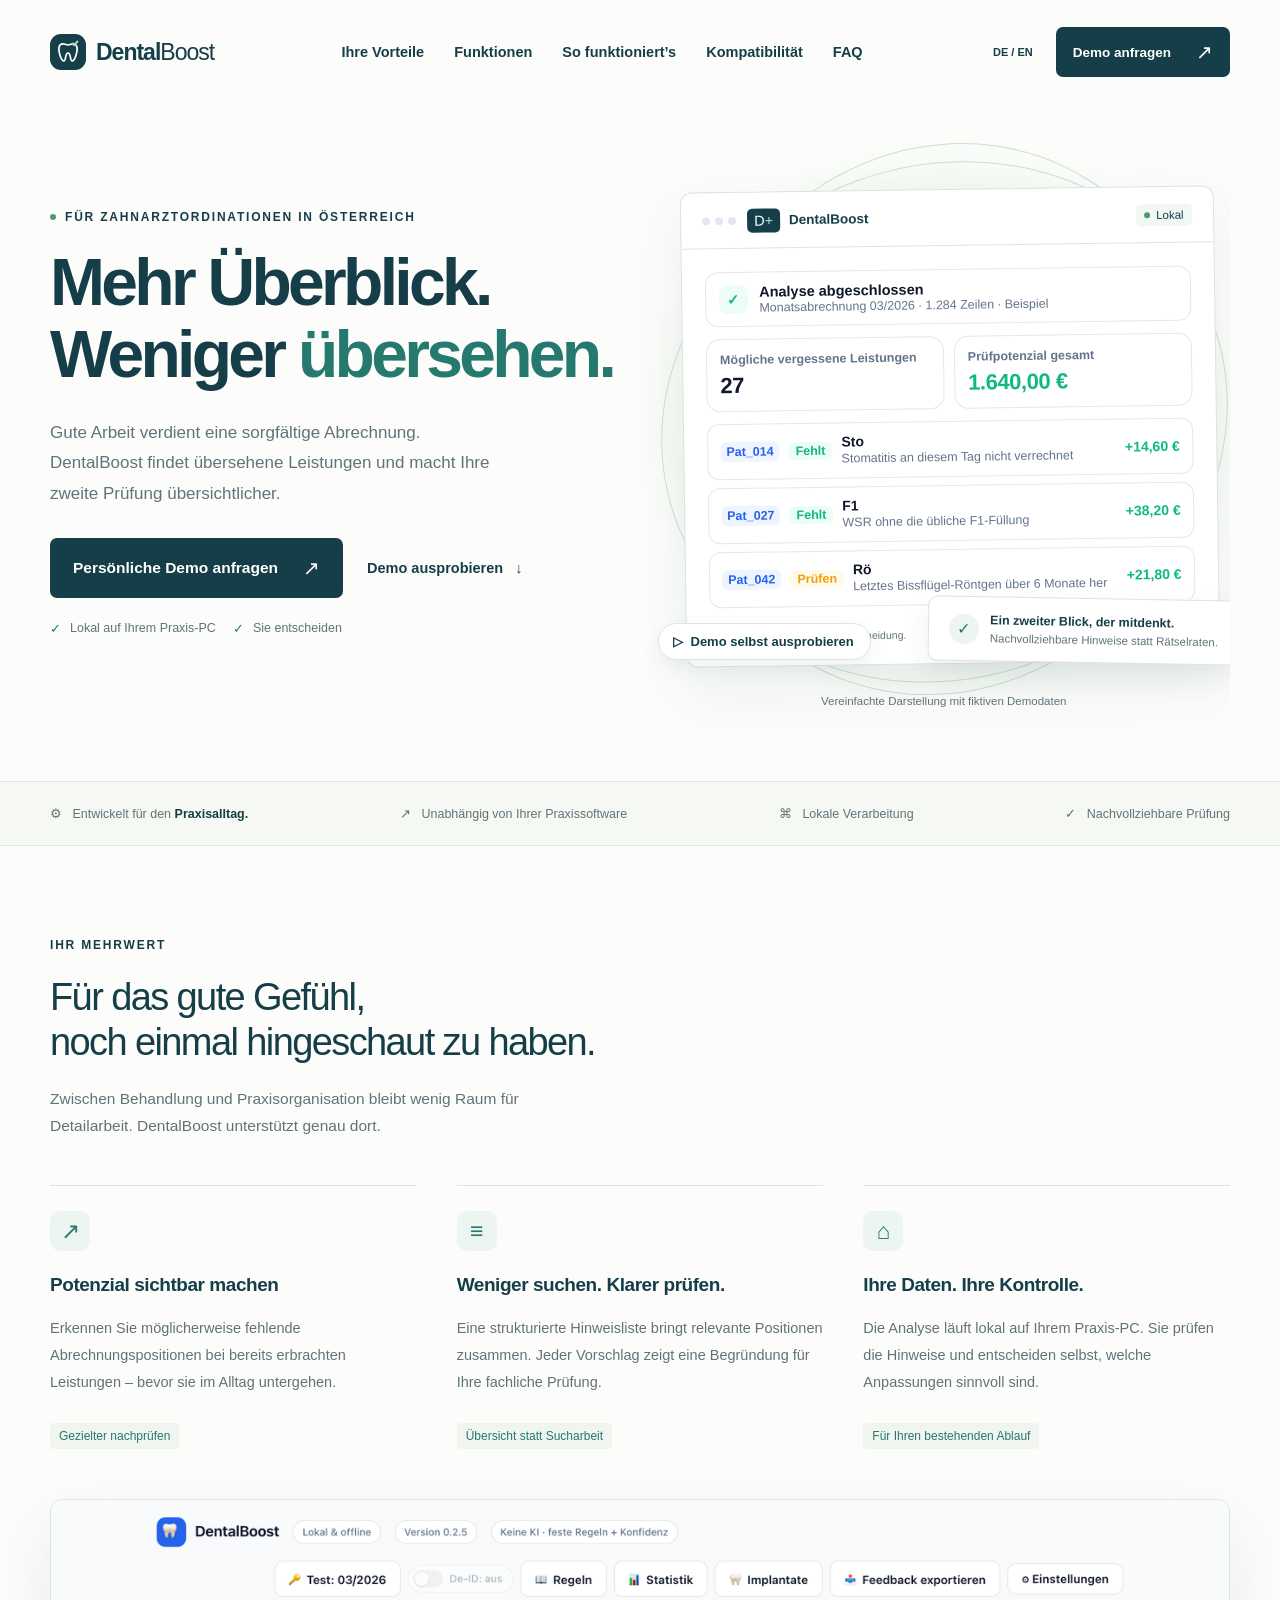
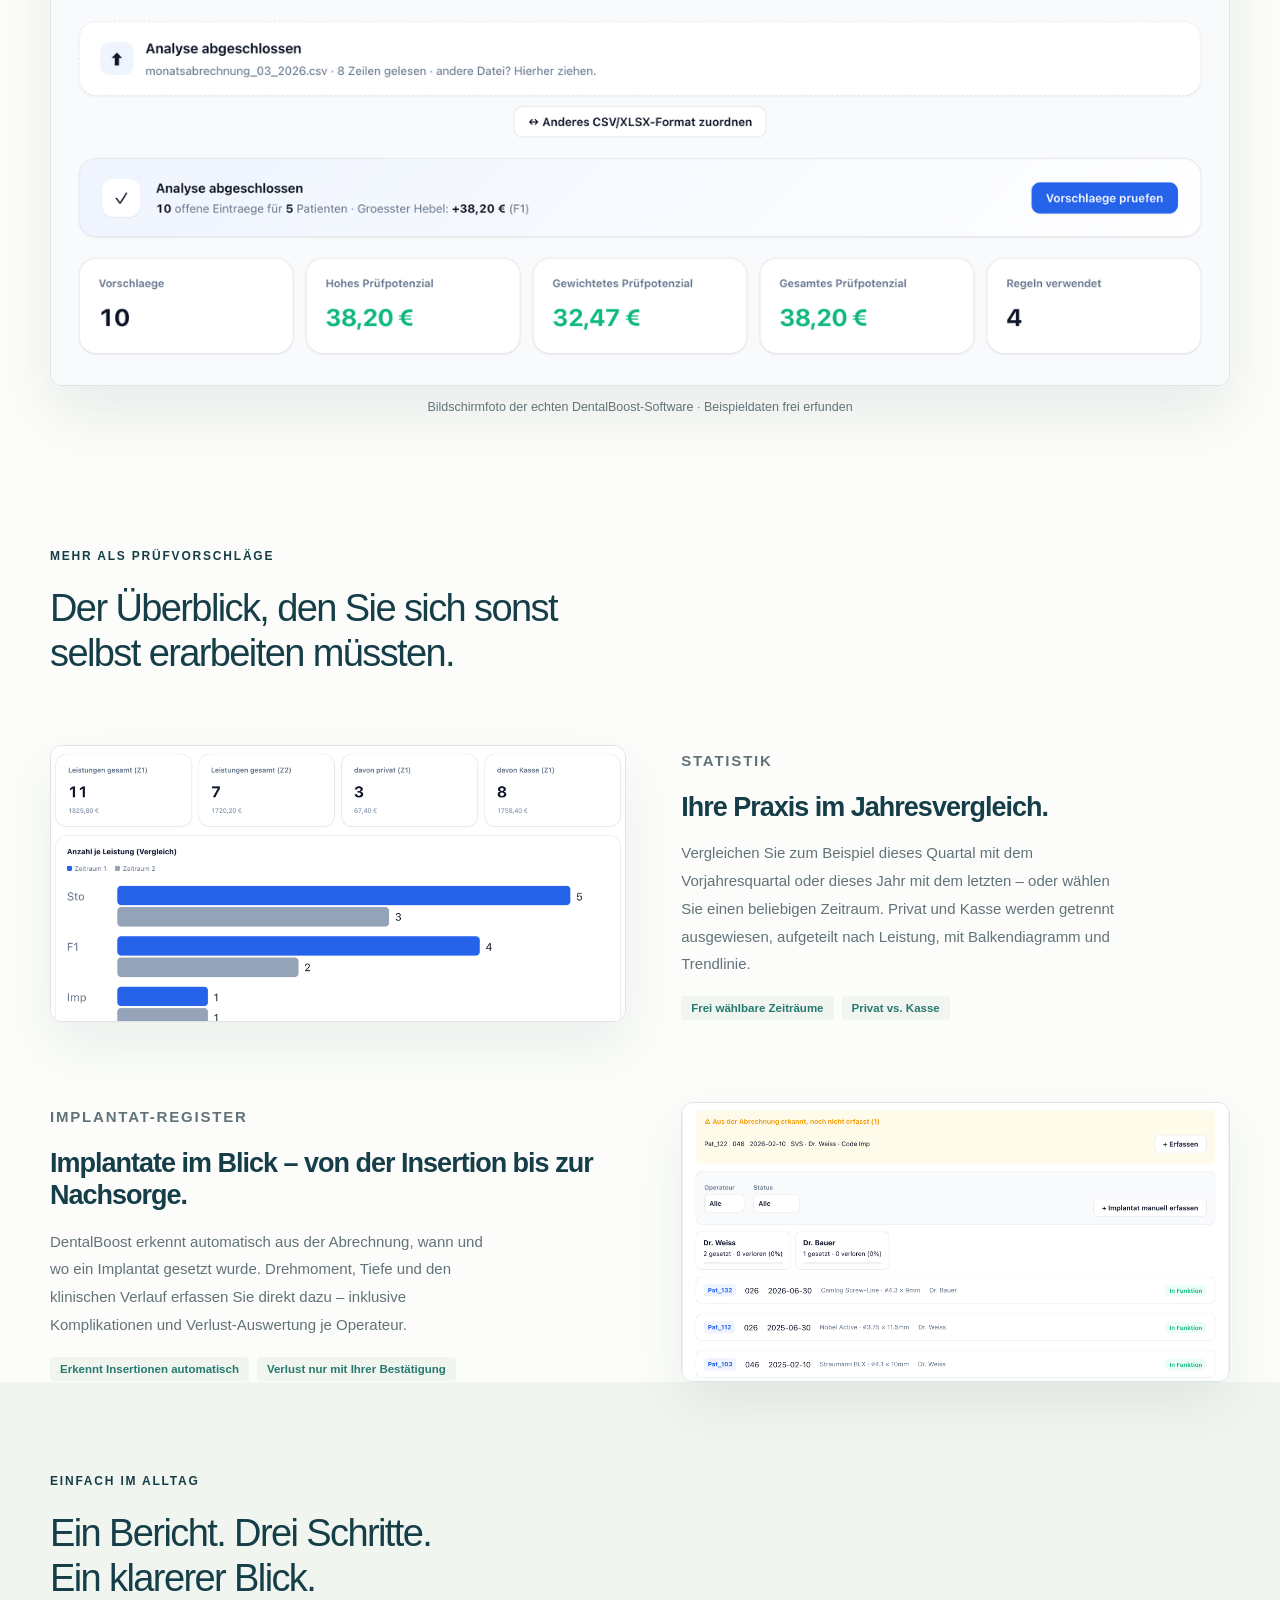
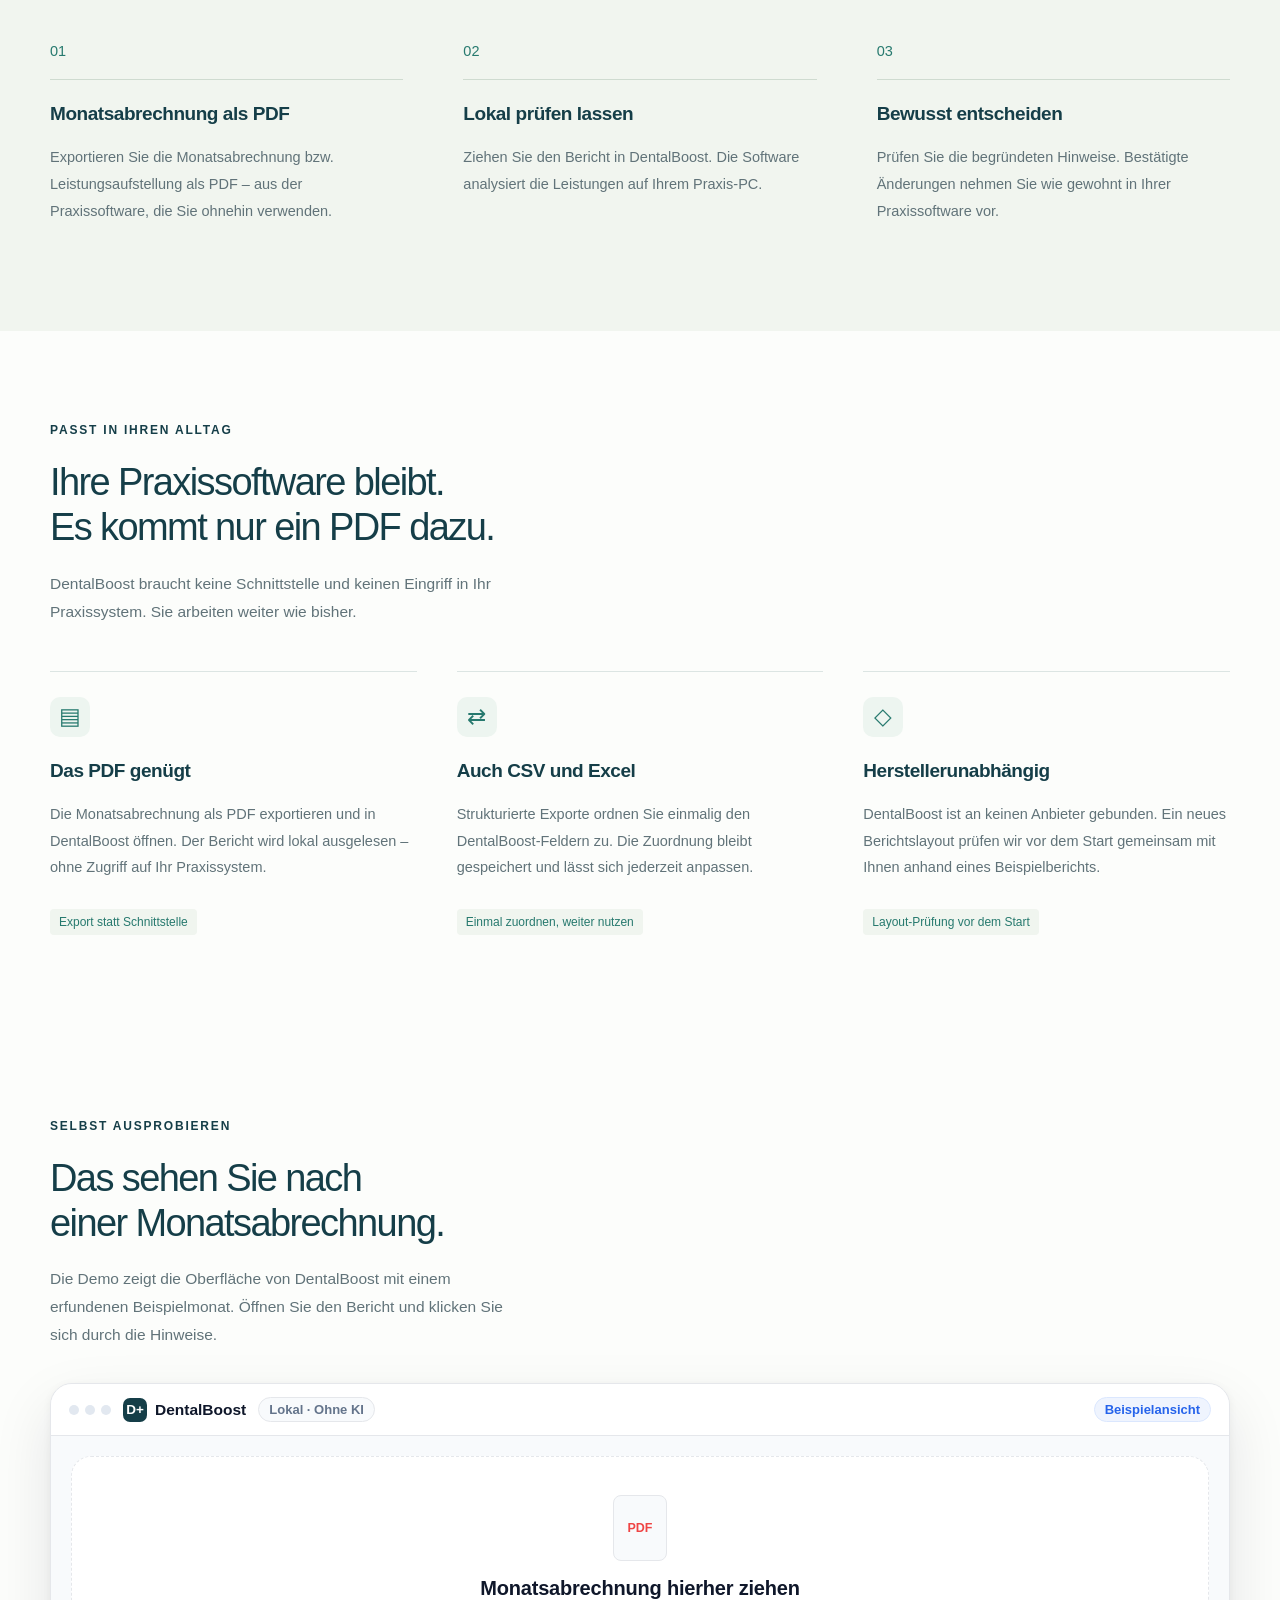
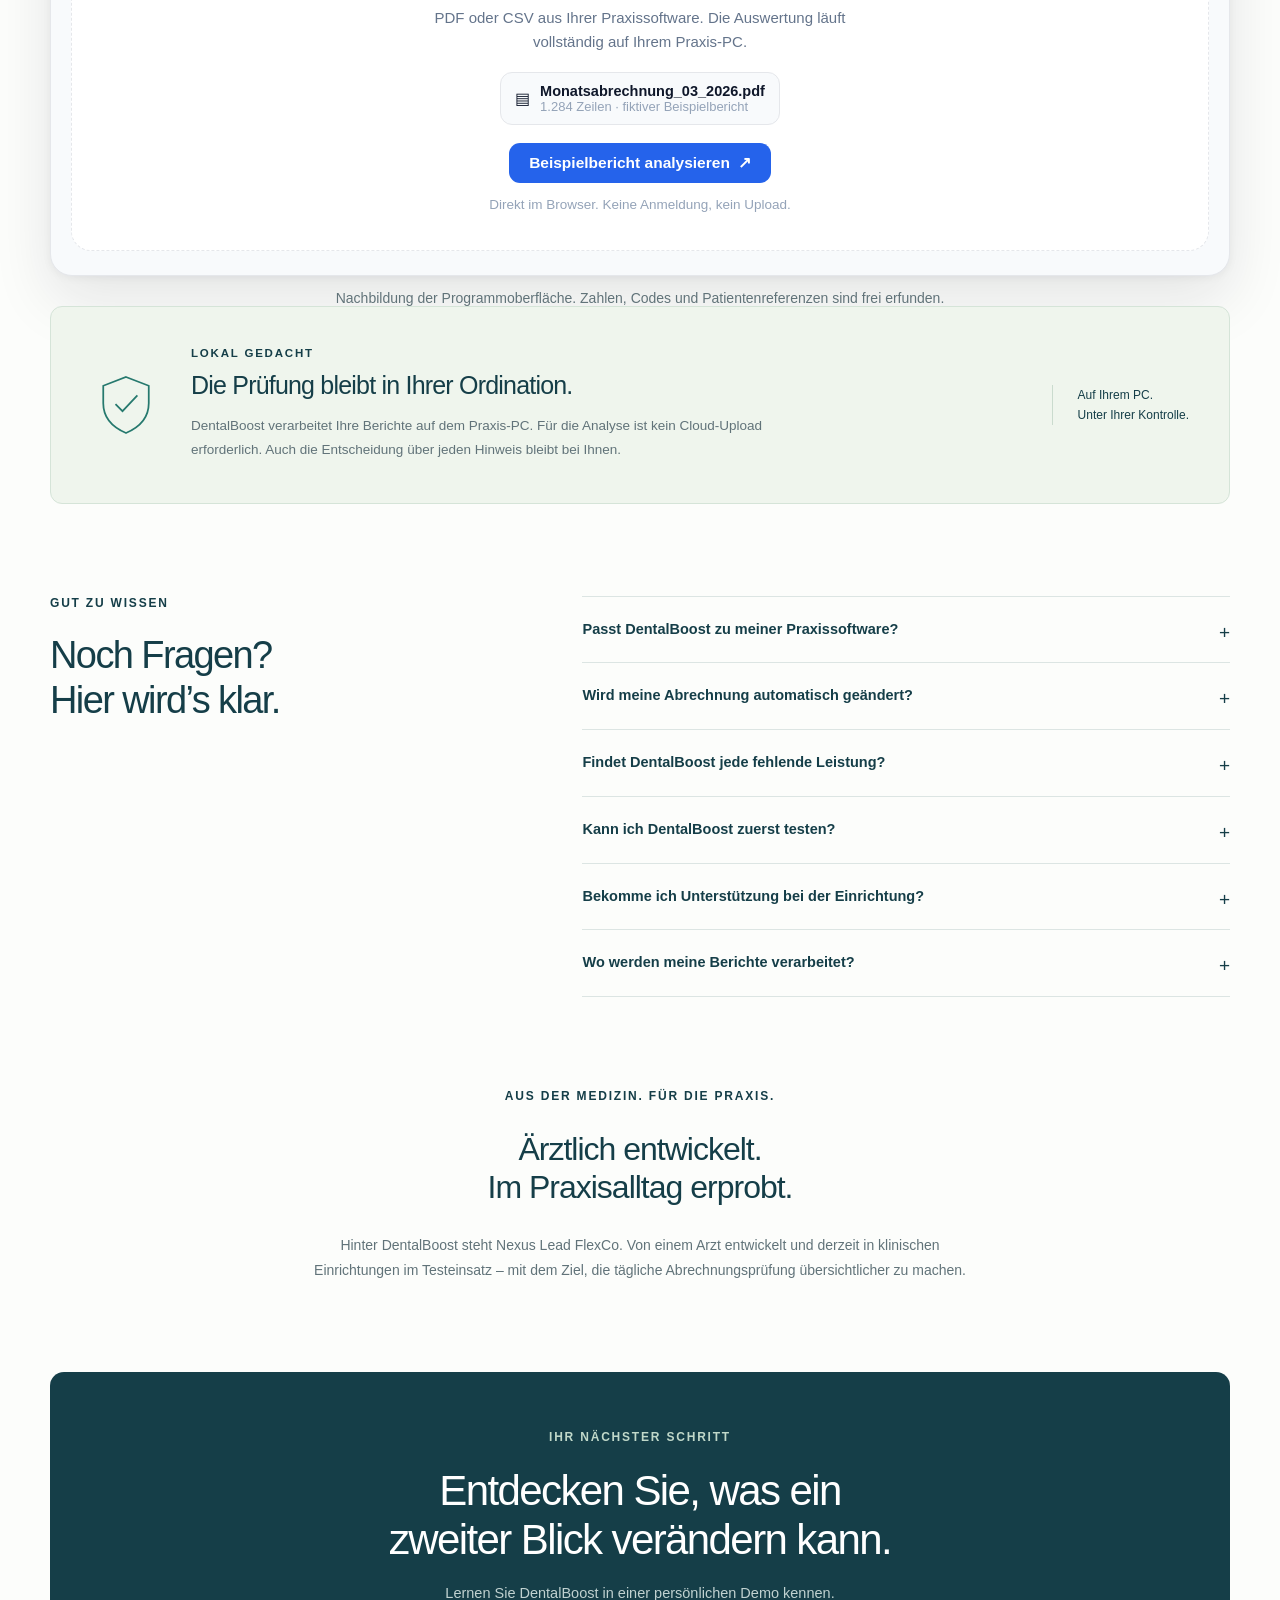
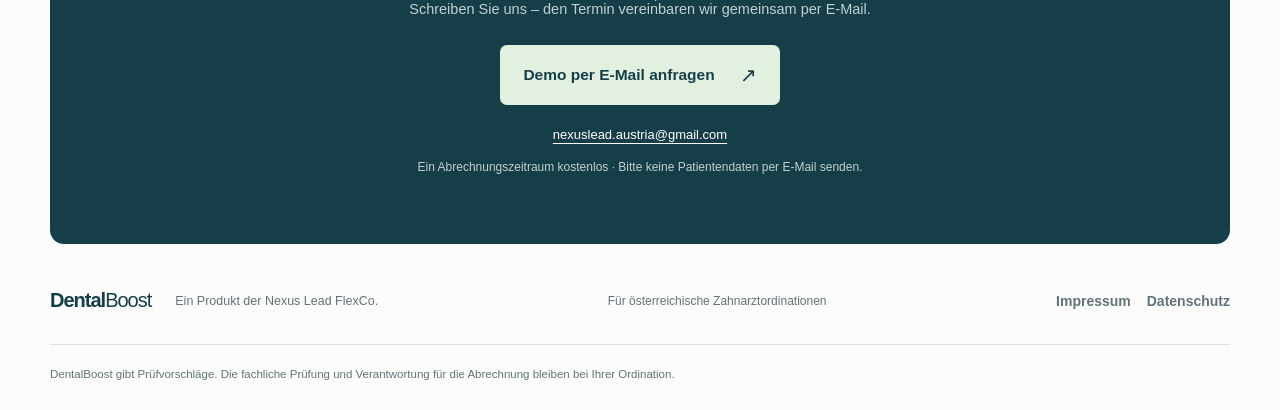
==== commit 75aa3b55: "Fix mobile image distortion, hero overlap bugs, and copy improvements Real bugs found and fixed (not" ====
--- a/index.html
+++ b/index.html
@@ -71,7 +71,7 @@
     <section class="hero wrap">
       <div class="hero-copy"><p class="eyebrow"><span class="dot"></span> Für Zahnarztordinationen in Österreich</p>
         <h1>Mehr Überblick.<br>Weniger <span class="accent">übersehen.</span></h1>
-        <p class="intro">Gute Arbeit verdient eine sorgfältige Abrechnung. DentalBoost findet Hinweise auf übersehene Leistungen und macht Ihre zweite Prüfung übersichtlich.</p>
+        <p class="intro">Gute Arbeit verdient eine sorgfältige Abrechnung. DentalBoost findet übersehene Leistungen und macht Ihre zweite Prüfung übersichtlicher.</p>
         <div class="actions"><a class="button" href="#kontakt">Persönliche Demo anfragen <span aria-hidden="true">↗</span></a><a class="text-link" href="#demo">Demo ausprobieren <span aria-hidden="true">↓</span></a></div>
         <p class="hero-note"><span aria-hidden="true">✓</span> Lokal auf Ihrem Praxis-PC <span aria-hidden="true">✓</span> Sie entscheiden</p>
       </div>
@@ -92,16 +92,16 @@
         <p class="visual-caption">Vereinfachte Darstellung mit fiktiven Demodaten</p>
       </div>
     </section>
-    <div class="trust-strip"><div class="wrap trust-items"><span>Entwickelt für den <strong>Praxisalltag.</strong></span><span>↗ &nbsp; Unabhängig von Ihrer Praxissoftware</span><span>⌘ &nbsp; Lokale Verarbeitung</span><span>✓ &nbsp; Nachvollziehbare Prüfung</span></div></div>
+    <div class="trust-strip"><div class="wrap trust-items"><span>⚙ &nbsp; Entwickelt für den <strong>Praxisalltag.</strong></span><span>↗ &nbsp; Unabhängig von Ihrer Praxissoftware</span><span>⌘ &nbsp; Lokale Verarbeitung</span><span>✓ &nbsp; Nachvollziehbare Prüfung</span></div></div>
     <section id="vorteile" class="section wrap"><div class="section-heading"><p class="eyebrow">Ihr Mehrwert</p><h2>Für das gute Gefühl,<br>noch einmal hingeschaut zu haben.</h2><p>Zwischen Behandlung und Praxisorganisation bleibt wenig Raum für Detailarbeit. DentalBoost unterstützt genau dort.</p></div>
       <div class="benefits"><article><span class="feature-icon">↗</span><h3>Potenzial sichtbar machen</h3><p>Erkennen Sie möglicherweise fehlende Abrechnungspositionen bei bereits erbrachten Leistungen – bevor sie im Alltag untergehen.</p><span class="feature-tag">Gezielter nachprüfen</span></article><article><span class="feature-icon">≡</span><h3>Weniger suchen. Klarer prüfen.</h3><p>Eine strukturierte Hinweisliste bringt relevante Positionen zusammen. Jeder Vorschlag zeigt eine Begründung für Ihre fachliche Prüfung.</p><span class="feature-tag">Übersicht statt Sucharbeit</span></article><article><span class="feature-icon">⌂</span><h3>Ihre Daten. Ihre Kontrolle.</h3><p>Die Analyse läuft lokal auf Ihrem Praxis-PC. Sie prüfen die Hinweise und entscheiden selbst, welche Anpassungen sinnvoll sind.</p><span class="feature-tag">Für Ihren bestehenden Ablauf</span></article></div>
       <div class="showcase-hero"><img src="screenshot-ergebnis.png" alt="Bildschirmfoto der DentalBoost-Software: Analyseübersicht mit Prüfpotenzial-Kennzahlen" loading="lazy" width="1360" height="560"><p class="showcase-caption">Bildschirmfoto der echten DentalBoost-Software · Beispieldaten frei erfunden</p></div>
     </section>
-    <section id="funktionen" class="section wrap showcase"><div class="section-heading"><p class="eyebrow">Mehr als Prüfvorschläge</p><h2>Der Überblick, den Sie sonst<br>selbst zusammensuchen müssten.</h2></div>
+    <section id="funktionen" class="section wrap showcase"><div class="section-heading"><p class="eyebrow">Mehr als Prüfvorschläge</p><h2>Der Überblick, den Sie sich sonst<br>selbst erarbeiten müssten.</h2></div>
       <div class="feature-rows">
         <div class="feature-row">
           <div class="feature-media"><img src="screenshot-statistik.png" alt="Bildschirmfoto: Statistik-Ansicht mit Jahresvergleich der Leistungen als Kennzahlen und Balkendiagramm" loading="lazy" width="2084" height="996"></div>
-          <div class="feature-text"><p class="eyebrow">Statistik</p><h3>Ihre Praxis im Jahresvergleich.</h3><p>Dieses Quartal gegen das Vorjahresquartal, dieses Jahr gegen letztes Jahr – oder ein frei gewählter Zeitraum. Privat und Kasse getrennt ausgewiesen, je Leistung aufgeschlüsselt, mit Balkendiagramm und Trendlinie.</p><div class="feature-tags"><span>Frei wählbare Zeiträume</span><span>Privat vs. Kasse</span></div></div>
+          <div class="feature-text"><p class="eyebrow">Statistik</p><h3>Ihre Praxis im Jahresvergleich.</h3><p>Vergleichen Sie zum Beispiel dieses Quartal mit dem Vorjahresquartal oder dieses Jahr mit dem letzten – oder wählen Sie einen beliebigen Zeitraum. Privat und Kasse werden getrennt ausgewiesen, aufgeteilt nach Leistung, mit Balkendiagramm und Trendlinie.</p><div class="feature-tags"><span>Frei wählbare Zeiträume</span><span>Privat vs. Kasse</span></div></div>
         </div>
         <div class="feature-row reverse">
           <div class="feature-media"><img src="screenshot-implantate.png" alt="Bildschirmfoto: Implantat-Register mit erkannter Insertion, Operateur-Statistik und Implantatliste" loading="lazy" width="2160" height="1098"></div>
@@ -117,8 +117,8 @@
       <div id="software-demo"><div class="section-heading"><p class="eyebrow">Selbst ausprobieren</p><h2>Ihr erster Prüfbericht.<br>Nur einen Klick entfernt.</h2><p>Starten Sie die interaktive Demo mit fiktiven Beispieldaten.</p></div><noscript><p>Bitte aktivieren Sie JavaScript für die klickbare Demo. Sie können auch eine persönliche Demo per E-Mail anfragen.</p><a class="button" href="#kontakt">Persönliche Demo anfragen</a></noscript></div>
     </section>
     <section class="privacy wrap"><div class="privacy-mark" aria-hidden="true"><svg viewBox="0 0 80 80"><path d="M40 8 66 18v20c0 17-12 28-26 34C26 66 14 55 14 38V18Z"/><path d="m28 39 8 8 17-18"/></svg></div><div><p class="eyebrow">Lokal gedacht</p><h2>Die Prüfung bleibt in Ihrer Ordination.</h2><p>DentalBoost verarbeitet Ihre Berichte auf dem Praxis-PC. Für die Analyse ist kein Cloud-Upload erforderlich. Auch die Entscheidung über jeden Hinweis bleibt bei Ihnen.</p></div><span class="privacy-pill">Auf Ihrem PC.<br>Unter Ihrer Kontrolle.</span></section>
-    <section id="fragen" class="section wrap faq-section"><div><p class="eyebrow">Gut zu wissen</p><h2>Noch Fragen?<br>Hier wird’s klar.</h2></div><div class="faq-list"><details><summary>Passt DentalBoost zu meiner Praxissoftware?</summary><p>DentalBoost arbeitet mit dem, was Ihre Praxissoftware ohnehin ausgibt: der Monatsabrechnung als PDF. Strukturierte CSV- oder Excel-Exporte lassen sich über eine einmalige Spaltenzuordnung einlesen. Eine Schnittstelle oder Freigabe des Herstellers ist nicht nötig. Ein uns noch unbekanntes Berichtslayout prüfen wir vor dem Start anhand eines Beispielberichts.</p></details><details><summary>Wird meine Abrechnung automatisch geändert?</summary><p>Nein. DentalBoost zeigt Prüfvorschläge. Sie beurteilen jeden Hinweis fachlich und übernehmen passende Änderungen selbst in Ihre Praxissoftware. Die Verantwortung für die Abrechnung bleibt bei Ihrer Ordination.</p></details><details><summary>Findet DentalBoost jede fehlende Leistung?</summary><p>DentalBoost unterstützt eine zweite Prüfung anhand hinterlegter Regeln und verfügbarer Daten. Die Hinweise sind keine Garantie für Vollständigkeit, Richtigkeit oder Erstattung. Bei unzureichender Historie können zeitabhängige Vorschläge ausbleiben.</p></details><details><summary>Kann ich DentalBoost zuerst testen?</summary><p>Ja. In der Testversion ist ein vollständiger Abrechnungszeitraum freigeschaltet – mit allen Hinweisen und Begründungen. Weitere Zeiträume werden ebenfalls ausgewertet: Sie sehen Anzahl und Prüfpotenzial, die Begründungen werden mit der Jahreslizenz sichtbar.</p></details><details><summary>Wo werden meine Berichte verarbeitet?</summary><p>Die Auswertung und die Analysehistorie liegen lokal auf dem Praxis-PC. Die Website-Demo verwendet ausschließlich fiktive Beispiele und benötigt keinen Leistungsbericht.</p></details></div></section>
-    <section class="founder wrap"><p class="eyebrow">Aus der Medizin. Für die Praxis.</p><h2>Ärztlich entwickelt.<br>Im Praxisalltag erprobt.</h2><p>Hinter DentalBoost steht Nexus Lead FlexCo. Von einem Arzt entwickelt und derzeit in klinischen Einrichtungen im Testeinsatz – mit dem Ziel, die tägliche Abrechnungsprüfung verständlicher zu machen.</p></section>
+    <section id="fragen" class="section wrap faq-section"><div><p class="eyebrow">Gut zu wissen</p><h2>Noch Fragen?<br>Hier wird’s klar.</h2></div><div class="faq-list"><details><summary>Passt DentalBoost zu meiner Praxissoftware?</summary><p>DentalBoost arbeitet mit dem, was Ihre Praxissoftware ohnehin ausgibt: der Monatsabrechnung als PDF. Strukturierte CSV- oder Excel-Exporte lassen sich über eine einmalige Spaltenzuordnung einlesen. Eine Schnittstelle oder Freigabe des Herstellers ist nicht nötig. Ein uns noch unbekanntes Berichtslayout prüfen wir vor dem Start anhand eines Beispielberichts.</p></details><details><summary>Wird meine Abrechnung automatisch geändert?</summary><p>Nein. DentalBoost zeigt Prüfvorschläge. Sie beurteilen jeden Hinweis fachlich und übernehmen passende Änderungen selbst in Ihre Praxissoftware. Die Verantwortung für die Abrechnung bleibt bei Ihrer Ordination.</p></details><details><summary>Findet DentalBoost jede fehlende Leistung?</summary><p>DentalBoost unterstützt eine zweite Prüfung anhand hinterlegter Regeln und verfügbarer Daten. Die Hinweise sind keine Garantie für Vollständigkeit, Richtigkeit oder Erstattung. Bei unzureichender Historie können zeitabhängige Vorschläge ausbleiben.</p></details><details><summary>Kann ich DentalBoost zuerst testen?</summary><p>Ja. In der Testversion ist ein vollständiger Abrechnungszeitraum freigeschaltet – mit allen Hinweisen und Begründungen. Weitere Zeiträume werden ebenfalls ausgewertet: Sie sehen Anzahl und Prüfpotenzial, die Begründungen werden mit der Jahreslizenz sichtbar.</p></details><details><summary>Bekomme ich Unterstützung bei der Einrichtung?</summary><p>Ja. Entscheiden Sie sich nach der Demo für DentalBoost, richte ich die Software gemeinsam mit Ihnen ein – vor Ort in der Ordination oder per Fernzugriff, je nachdem, was für Sie einfacher ist. Während der Testphase erreichen Sie mich jederzeit bei Fragen; es entsteht dabei kein Druck, sich sofort zu entscheiden.</p></details><details><summary>Wo werden meine Berichte verarbeitet?</summary><p>Die Auswertung und die Analysehistorie liegen lokal auf dem Praxis-PC. Die Website-Demo verwendet ausschließlich fiktive Beispiele und benötigt keinen Leistungsbericht.</p></details></div></section>
+    <section class="founder wrap"><p class="eyebrow">Aus der Medizin. Für die Praxis.</p><h2>Ärztlich entwickelt.<br>Im Praxisalltag erprobt.</h2><p>Hinter DentalBoost steht Nexus Lead FlexCo. Von einem Arzt entwickelt und derzeit in klinischen Einrichtungen im Testeinsatz – mit dem Ziel, die tägliche Abrechnungsprüfung übersichtlicher zu machen.</p></section>
     <section id="kontakt" class="closing wrap"><p class="eyebrow">Ihr nächster Schritt</p><h2>Entdecken Sie, was ein<br>zweiter Blick verändern kann.</h2><p>Lernen Sie DentalBoost in einer persönlichen Demo kennen.<br>Schreiben Sie uns – den Termin vereinbaren wir gemeinsam per E-Mail.</p><a class="button light" id="contact-cta" href="mailto:nexuslead.austria@gmail.com?subject=DentalBoost%20Demo-Anfrage&amp;body=Guten%20Tag%2C%0A%0Aich%20interessiere%20mich%20f%C3%BCr%20eine%20DentalBoost-Demo.%0A%0AOrdination%3A%20%0APraxissoftware%3A%20%0AM%C3%B6gliche%20Termine%3A%20%0A%0AFreundliche%20Gr%C3%BC%C3%9Fe">Demo per E-Mail anfragen <span aria-hidden="true">↗</span></a><a class="contact-email" href="mailto:nexuslead.austria@gmail.com">nexuslead.austria@gmail.com</a><p class="closing-note">Ein Abrechnungszeitraum kostenlos · Bitte keine Patientendaten per E-Mail senden.</p></section>
   </main>
   <footer class="wrap footer"><a class="brand" href="#">Dental<span>Boost</span></a><p>Ein Produkt der Nexus Lead FlexCo.</p><span>Für österreichische Zahnarztordinationen</span><nav class="legal-links" aria-label="Rechtliches"><a href="impressum.html">Impressum</a><a href="datenschutz.html">Datenschutz</a></nav><p class="disclaimer">DentalBoost gibt Prüfvorschläge. Die fachliche Prüfung und Verantwortung für die Abrechnung bleiben bei Ihrer Ordination.</p></footer>
--- a/styles.css
+++ b/styles.css
@@ -1,6 +1,7 @@
-:root{--ink:#153e48;--teal:#26796e;--muted:#617379;--line:#dce5e3;--pale:#edf5f0;--paper:#fcfdfb}*{box-sizing:border-box}html{scroll-behavior:smooth;scroll-padding-top:30px}body{margin:0;background:var(--paper);color:var(--ink);font-family:Inter,-apple-system,BlinkMacSystemFont,"Segoe UI",sans-serif;-webkit-font-smoothing:antialiased}a{color:inherit;text-decoration:none}button{font:inherit}svg{display:block}button,a,summary{-webkit-tap-highlight-color:transparent}:focus-visible{outline:3px solid #b17b24;outline-offset:5px}.wrap{max-width:1180px;width:calc(100% - 80px);margin-inline:auto}.skip-link{position:absolute;top:-80px;left:20px;padding:15px;background:white;z-index:5}.skip-link:focus{top:12px}.header{height:104px;display:flex;align-items:center;justify-content:space-between;gap:28px}.brand{display:flex;align-items:center;font-size:23px;font-weight:730;letter-spacing:-1px}.brand>span{font-weight:420}.brand svg{height:36px;width:36px;margin-right:10px}.header nav{display:flex;gap:30px;font-size:14.5px;font-weight:550}.header nav a:hover,.text-link:hover{color:var(--teal)}.button{display:inline-flex;align-items:center;justify-content:center;gap:25px;padding:18px 23px;border-radius:7px;background:var(--ink);color:white;font-size:15.5px;font-weight:600;transition:background .2s,transform .2s}.button:hover{background:var(--teal);transform:translateY(-2px)}.button.small{padding:13px 17px;font-size:13.5px}.button span{font-size:20px;font-weight:400}.hero{display:grid;grid-template-columns:1fr 1fr;align-items:center;gap:35px;padding-block:65px 92px;overflow-x:clip}.eyebrow{text-transform:uppercase;font-size:12px;font-weight:700;letter-spacing:1.8px;margin:0 0 23px;display:flex;align-items:center;gap:9px}.dot{display:inline-block;width:6px;height:6px;border-radius:50%;background:#4c9a7c;flex-shrink:0}h1{font-size:clamp(44px,5.2vw,66px);line-height:1.09;letter-spacing:-3.7px;font-weight:550;margin:0 0 27px}.accent{color:var(--teal)}.intro{max-width:465px;font-size:17px;line-height:1.8;color:var(--muted);margin-bottom:28px}.actions{display:flex;align-items:center;gap:24px}.text-link{font-size:14.5px;font-weight:600;white-space:nowrap}.text-link span{margin-left:8px}.hero-note{font-size:12.5px;color:var(--muted);margin-top:23px;display:flex;gap:9px;align-items:center}.hero-note span{color:var(--teal);margin-left:8px}.hero-note span:first-child{margin-left:0}.hero-visual{position:relative;padding:20px 14px 25px 25px;isolation:isolate}.hero-visual:before{content:"";position:absolute;inset:-30px -15px -15px;background:radial-gradient(ellipse,#d8e9db 0%,#eef5ec 50%,transparent 72%);z-index:-2}.orbit{position:absolute;border:1px solid #ccdfd3;border-radius:50%;z-index:-1}.orbit-one{inset:-4px 0 10px;transform:rotate(-20deg)}.orbit-two{inset:-30px 30px -10px;transform:rotate(25deg)}.app-window{background:white;border:1px solid #dae4df;border-radius:12px;overflow:hidden;box-shadow:0 24px 55px #284f4014;transform:rotate(-2deg)}.app-top{height:56px;display:flex;align-items:center;gap:9px;padding:0 21px;border-bottom:1px solid var(--line);font-size:13.5px}.mini-logo{background:var(--ink);color:white;padding:4px 7px;border-radius:5px;font-size:14.5px}.mini-logo span{color:#b2e3c9}.local{margin-left:auto;font-size:11.5px;background:#f1f7f2;padding:5px 8px;border-radius:5px;display:flex;gap:6px;align-items:center}.app-body{padding:23px}.app-bottom{display:flex;align-items:center;gap:6px;font-size:10.5px;color:var(--muted);padding-top:15px}.floating-note{position:absolute;bottom:9px;right:-9px;display:flex;align-items:center;gap:11px;background:white;border:1px solid var(--line);border-radius:9px;padding:16px 20px;box-shadow:0 12px 28px #153e4812;transform:rotate(2deg)}.note-icon{background:var(--pale);color:var(--teal);width:30px;height:30px;display:grid;place-items:center;border-radius:50%}.floating-note strong{display:block;font-size:12.5px}.floating-note small{display:block;font-size:11.5px;color:var(--muted);margin-top:5px}.visual-caption{position:absolute;bottom:-27px;width:100%;left:0;text-align:center;font-size:11.5px;color:var(--muted)}.trust-strip{border-block:1px solid var(--line);background:#f6f8f4}.trust-items{display:flex;justify-content:space-between;align-items:center;gap:20px;padding-block:24px;font-size:12.5px;color:var(--muted)}.trust-items strong{color:var(--ink)}.section{padding-block:92px}.section-heading{max-width:640px}.section h2,.privacy h2{font-size:38px;line-height:1.18;font-weight:500;letter-spacing:-1.6px;margin:0 0 20px}
+:root{--ink:#153e48;--teal:#26796e;--muted:#617379;--line:#dce5e3;--pale:#edf5f0;--paper:#fcfdfb}*{box-sizing:border-box}html{scroll-behavior:smooth;scroll-padding-top:30px}body{margin:0;background:var(--paper);color:var(--ink);font-family:Inter,-apple-system,BlinkMacSystemFont,"Segoe UI",sans-serif;-webkit-font-smoothing:antialiased}a{color:inherit;text-decoration:none}button{font:inherit}svg{display:block}button,a,summary{-webkit-tap-highlight-color:transparent}:focus-visible{outline:3px solid #b17b24;outline-offset:5px}.wrap{max-width:1180px;width:calc(100% - 80px);margin-inline:auto}.skip-link{position:absolute;top:-80px;left:20px;padding:15px;background:white;z-index:5}.skip-link:focus{top:12px}.header{height:104px;display:flex;align-items:center;justify-content:space-between;gap:28px}.brand{display:flex;align-items:center;font-size:23px;font-weight:730;letter-spacing:-1px}.brand>span{font-weight:420}.brand svg{height:36px;width:36px;margin-right:10px}.header nav{display:flex;gap:30px;font-size:14.5px;font-weight:550}.header nav a:hover,.text-link:hover{color:var(--teal)}.button{display:inline-flex;align-items:center;justify-content:center;gap:25px;padding:18px 23px;border-radius:7px;background:var(--ink);color:white;font-size:15.5px;font-weight:600;transition:background .2s,transform .2s}.button:hover{background:var(--teal);transform:translateY(-2px)}.button.small{padding:13px 17px;font-size:13.5px}.button span{font-size:20px;font-weight:400}.hero{display:grid;grid-template-columns:1fr 1fr;align-items:center;gap:35px;padding-block:65px 92px;overflow-x:clip}.eyebrow{text-transform:uppercase;font-size:12px;font-weight:700;letter-spacing:1.8px;margin:0 0 23px;display:flex;align-items:center;gap:9px}.dot{display:inline-block;width:6px;height:6px;border-radius:50%;background:#4c9a7c;flex-shrink:0}h1{font-size:clamp(44px,5.2vw,66px);line-height:1.09;letter-spacing:-3.7px;font-weight:550;margin:0 0 27px}.accent{color:var(--teal)}.intro{max-width:465px;font-size:17px;line-height:1.8;color:var(--muted);margin-bottom:28px}.actions{display:flex;align-items:center;gap:24px}.text-link{font-size:14.5px;font-weight:600;white-space:nowrap}.text-link span{margin-left:8px}.hero-note{font-size:12.5px;color:var(--muted);margin-top:23px;display:flex;gap:9px;align-items:center}.hero-note span{color:var(--teal);margin-left:8px}.hero-note span:first-child{margin-left:0}.hero-visual{position:relative;padding:20px 14px 25px 25px;isolation:isolate}.hero-visual:before{content:"";position:absolute;inset:-30px -15px -15px;background:radial-gradient(ellipse,#d8e9db 0%,#eef5ec 50%,transparent 72%);z-index:-2}.orbit{position:absolute;border:1px solid #ccdfd3;border-radius:50%;z-index:-1}.orbit-one{inset:-4px 0 10px;transform:rotate(-20deg)}.orbit-two{inset:-30px 30px -10px;transform:rotate(25deg)}.app-window{background:white;border:1px solid #dae4df;border-radius:12px;overflow:hidden;box-shadow:0 24px 55px #284f4014;transform:rotate(-0.8deg)}.app-top{height:56px;display:flex;align-items:center;gap:9px;padding:0 21px;border-bottom:1px solid var(--line);font-size:13.5px}.mini-logo{background:var(--ink);color:white;padding:4px 7px;border-radius:5px;font-size:14.5px}.mini-logo span{color:#b2e3c9}.local{margin-left:auto;font-size:11.5px;background:#f1f7f2;padding:5px 8px;border-radius:5px;display:flex;gap:6px;align-items:center}.app-body{padding:23px}.app-bottom{display:flex;align-items:center;gap:6px;font-size:10.5px;color:var(--muted);padding-top:15px}.floating-note{position:absolute;bottom:26px;right:-9px;display:flex;align-items:center;gap:11px;background:white;border:1px solid var(--line);border-radius:9px;padding:16px 20px;box-shadow:0 12px 28px #153e4812;transform:rotate(1deg)}.preview-play{position:absolute;left:0;bottom:29px;display:inline-flex;align-items:center;gap:8px;font-size:13px;font-weight:600;color:var(--ink);background:white;border:1px solid var(--line);border-radius:999px;padding:10px 16px 10px 14px;box-shadow:0 8px 20px #153e480f;white-space:nowrap}.preview-play:hover{border-color:var(--teal);color:var(--teal)}
+@media(max-width:1024px){.floating-note{position:static;transform:none;margin:16px auto 0;width:fit-content;max-width:100%}.preview-play{position:static;display:flex;justify-content:center;margin:14px auto 0}.visual-caption{position:static;margin-top:12px}}.note-icon{background:var(--pale);color:var(--teal);width:30px;height:30px;display:grid;place-items:center;border-radius:50%}.floating-note strong{display:block;font-size:12.5px}.floating-note small{display:block;font-size:11.5px;color:var(--muted);margin-top:5px}.visual-caption{position:absolute;bottom:-30px;width:100%;left:0;text-align:center;font-size:11.5px;color:var(--muted)}.trust-strip{border-block:1px solid var(--line);background:#f6f8f4}.trust-items{display:flex;justify-content:space-between;align-items:center;gap:20px;padding-block:24px;font-size:12.5px;color:var(--muted)}.trust-items strong{color:var(--ink)}.section{padding-block:92px}.section-heading{max-width:640px}.section h2,.privacy h2{font-size:38px;line-height:1.18;font-weight:500;letter-spacing:-1.6px;margin:0 0 20px}
 .section-heading>p:last-child{color:var(--muted);font-size:15.5px;line-height:1.8;max-width:480px}.benefits{display:grid;grid-template-columns:repeat(3,1fr);gap:40px;margin-top:45px}.benefits article{border-top:1px solid var(--line);padding-top:25px}.feature-icon{width:40px;height:40px;background:var(--pale);border-radius:10px;display:grid;place-items:center;font-size:23px;color:var(--teal);margin-bottom:23px}h3{font-size:19px;font-weight:550;letter-spacing:-.45px}.benefits p,.steps p{font-size:14.5px;line-height:1.85;color:var(--muted)}.feature-tag{display:inline-block;font-size:12px;color:var(--teal);margin-top:13px;padding:6px 9px;background:#f0f5ef;border-radius:4px}.workflow{background:#f1f5ef}.steps{display:grid;grid-template-columns:repeat(3,1fr);gap:60px;margin-top:43px}.steps article>span{display:block;font-size:14.5px;font-weight:500;color:var(--teal);border-bottom:1px solid #cfdbd0;padding-bottom:20px}.steps h3{margin-top:23px}.privacy{padding:40px;border:1px solid #d5e4d8;background:#eff5ed;border-radius:12px;display:flex;align-items:center;gap:30px}.privacy .eyebrow{font-size:11.5px;margin-bottom:12px}.privacy h2{font-size:25px;letter-spacing:-.8px;margin-bottom:12px}.privacy p:last-child{font-size:13.5px;line-height:1.8;color:var(--muted);max-width:600px;margin-bottom:0}.privacy-mark{width:70px;flex-shrink:0}.privacy-mark svg{fill:none;stroke:var(--teal);stroke-width:2}.privacy-pill{margin-left:auto;font-size:12px;line-height:1.7;min-width:130px;border-left:1px solid #cadbce;padding-left:25px}.faq-section{display:grid;grid-template-columns:1fr 1.4fr;gap:70px}.faq-list details{border-bottom:1px solid var(--line)}.faq-list details:first-child{border-top:1px solid var(--line)}summary{cursor:pointer;list-style:none;font-size:14.5px;font-weight:550;padding:22px 25px 22px 0;position:relative;line-height:1.5}summary::-webkit-details-marker{display:none}summary:after{content:"+";position:absolute;right:0;font-size:19px;font-weight:400}details[open] summary:after{content:"−"}.faq-list p{font-size:13.5px;line-height:1.9;color:var(--muted);margin:0 25px 22px 0}.closing{position:relative;overflow:hidden;text-align:center;background:var(--ink);color:white;border-radius:14px;padding:58px 25px}.closing .eyebrow{justify-content:center;color:#c0d8c9}.closing h2{font-size:42px;font-weight:450;line-height:1.16;letter-spacing:-1.6px;margin:0 0 20px}.closing>p:not(.eyebrow){font-size:14.5px;color:#c0d1d0}.closing .button{margin-top:14px}.button.light{background:#e2f0df;color:var(--ink)}.button.light:hover{background:white}.closing .closing-note{font-size:12px!important;margin-top:18px}.footer{padding-block:37px 25px;display:flex;flex-wrap:wrap;align-items:center;gap:24px}.footer .brand{font-size:20px}.footer>p{font-size:12.5px;color:var(--muted)}.footer>span{margin-left:auto;font-size:12px;color:var(--muted)}.footer .disclaimer{width:100%;font-size:11.5px;border-top:1px solid var(--line);padding-top:20px;margin:0;line-height:1.7}
-@media(min-width:1400px){.hero{padding-block:90px 115px}.hero-visual{margin-left:15px}}@media(max-width:1000px){.wrap{width:calc(100% - 48px)}.hero{gap:15px}h1{font-size:49px;letter-spacing:-2.8px}.actions{align-items:flex-start;flex-direction:column;gap:18px}.hero-note{font-size:11.5px}.header nav{gap:18px}.app-body{padding:17px}.floating-note{right:0;padding:12px}.benefits{gap:25px}.privacy-pill{display:none}.trust-items{font-size:12px}}@media(max-width:900px){.wrap{width:calc(100% - 40px)}.header{height:82px;gap:12px}.header nav{display:none}.brand{font-size:21px}.brand svg{width:30px;height:30px}.button.small{font-size:12px;padding:10px 12px;gap:10px}.hero{grid-template-columns:1fr;gap:45px;padding-block:36px 65px}.hero-copy{max-width:540px}h1{font-size:clamp(43px,9vw,62px);letter-spacing:-2.7px}.eyebrow{font-size:11.5px;letter-spacing:1.4px}.intro{font-size:16px}.actions{flex-direction:row;align-items:center;gap:20px}.actions .button{font-size:13.5px;padding:16px;gap:12px}.text-link{font-size:12.5px}.hero-note{font-size:12px}.hero-visual{max-width:490px;width:100%;margin:auto;padding-inline:14px}.app-body{padding:23px}.floating-note{right:0}.trust-items{display:grid;grid-template-columns:1fr 1fr;gap:18px;padding-block:23px;font-size:12px}.section{padding-block:60px}.section h2{font-size:32px;letter-spacing:-1.3px}.benefits{grid-template-columns:1fr;gap:30px;margin-top:32px}.benefits article{position:relative;padding-left:57px}.feature-icon{position:absolute;left:0;top:25px;width:36px;height:36px}.benefits h3{margin-top:0}.feature-tag{margin-top:5px}.steps{grid-template-columns:1fr;gap:23px;margin-top:30px}.steps article{position:relative;padding-left:53px}.steps article>span{position:absolute;left:0;top:4px;border:none}.steps h3{margin-top:0}.privacy{padding:28px 23px;gap:15px;align-items:flex-start}.privacy-mark{width:40px;margin-top:25px}.privacy h2{font-size:23px}.privacy p:last-child{font-size:12.5px}.faq-section{grid-template-columns:1fr;gap:18px}.closing{padding:43px 20px}.closing h2{font-size:32px;letter-spacing:-1px}.closing>p{line-height:1.8}.footer{gap:12px}.footer>span{margin-left:0;width:100%}.footer>p:not(.disclaimer){margin-left:auto;font-size:11.5px}.footer .disclaimer{margin-top:7px}}@media(max-width:370px){.actions{align-items:flex-start;flex-direction:column}.hero-note{flex-wrap:wrap}.trust-items{font-size:11.5px}.header .button{font-size:11.5px}.brand{font-size:19px}}@media(prefers-reduced-motion:reduce){html{scroll-behavior:auto}*,*:before,*:after{transition:none!important}}
+@media(min-width:1400px){.hero{padding-block:90px 115px}.hero-visual{margin-left:15px}}@media(max-width:1000px){.wrap{width:calc(100% - 48px)}.hero{gap:15px}h1{font-size:49px;letter-spacing:-2.8px}.actions{align-items:flex-start;flex-direction:column;gap:18px}.hero-note{font-size:11.5px}.header nav{gap:18px}.app-body{padding:17px}.floating-note{right:0;padding:12px}.benefits{gap:25px}.privacy-pill{display:none}.trust-items{font-size:12px}}@media(max-width:900px){.wrap{width:calc(100% - 40px)}.header{height:82px;gap:12px}.header nav{display:none}.brand{font-size:21px}.brand svg{width:30px;height:30px}.button.small{font-size:12px;padding:10px 12px;gap:10px}.hero{grid-template-columns:1fr;gap:45px;padding-block:36px 65px}.hero-copy{max-width:540px}h1{font-size:clamp(43px,9vw,62px);letter-spacing:-2.7px}.eyebrow{font-size:11.5px;letter-spacing:1.4px}.intro{font-size:16px}.actions{flex-direction:row;align-items:center;gap:20px}.actions .button{font-size:13.5px;padding:16px;gap:12px}.text-link{font-size:12.5px}.hero-note{font-size:12px}.hero-visual{max-width:490px;width:100%;margin:auto;padding-inline:14px}.app-body{padding:23px}.trust-items{display:grid;grid-template-columns:1fr 1fr;gap:18px;padding-block:23px;font-size:12px}.section{padding-block:60px}.section h2{font-size:32px;letter-spacing:-1.3px}.benefits{grid-template-columns:1fr;gap:30px;margin-top:32px}.benefits article{position:relative;padding-left:57px}.feature-icon{position:absolute;left:0;top:25px;width:36px;height:36px}.benefits h3{margin-top:0}.feature-tag{margin-top:5px}.steps{grid-template-columns:1fr;gap:23px;margin-top:30px}.steps article{position:relative;padding-left:53px}.steps article>span{position:absolute;left:0;top:4px;border:none}.steps h3{margin-top:0}.privacy{padding:28px 23px;gap:15px;align-items:flex-start}.privacy-mark{width:40px;margin-top:25px}.privacy h2{font-size:23px}.privacy p:last-child{font-size:12.5px}.faq-section{grid-template-columns:1fr;gap:18px}.closing{padding:43px 20px}.closing h2{font-size:32px;letter-spacing:-1px}.closing>p{line-height:1.8}.footer{gap:12px}.footer>span{margin-left:0;width:100%}.footer>p:not(.disclaimer){margin-left:auto;font-size:11.5px}.footer .disclaimer{margin-top:7px}}@media(max-width:370px){.actions{align-items:flex-start;flex-direction:column}.hero-note{flex-wrap:wrap}.trust-items{font-size:11.5px}.header .button{font-size:11.5px}.brand{font-size:19px}}@media(prefers-reduced-motion:reduce){html{scroll-behavior:auto}*,*:before,*:after{transition:none!important}}
 
 .app-window .win-dots{display:flex;gap:5px;margin-right:2px}
 .app-window .win-dots i{width:8px;height:8px;border-radius:50%;background:#e2e8f0}
@@ -34,13 +35,13 @@
 /* --- Produkt-Screenshots: Statistik & Implantat-Register --- */
 .showcase{padding-block:30px 0}
 .showcase-hero{margin-top:50px}
-.showcase-hero img{width:100%;display:block;border-radius:12px;border:1px solid var(--line);
+.showcase-hero img{width:100%;height:auto;display:block;border-radius:12px;border:1px solid var(--line);
   box-shadow:0 28px 60px #284f4018}
 .showcase-caption{font-size:12.5px;color:var(--muted);margin-top:14px;text-align:center}
 .feature-rows{display:flex;flex-direction:column;gap:80px;margin-top:70px}
 .feature-row{display:grid;grid-template-columns:1.05fr 1fr;gap:55px;align-items:center}
 .feature-row.reverse .feature-media{order:2}
-.feature-media img{width:100%;display:block;border-radius:12px;border:1px solid var(--line);
+.feature-media img{width:100%;height:auto;display:block;border-radius:12px;border:1px solid var(--line);
   box-shadow:0 24px 55px #284f4014}
 .feature-text .eyebrow{margin-bottom:16px}
 .feature-text h3{font-size:27px;font-weight:550;letter-spacing:-1px;line-height:1.2;margin:0 0 16px}
